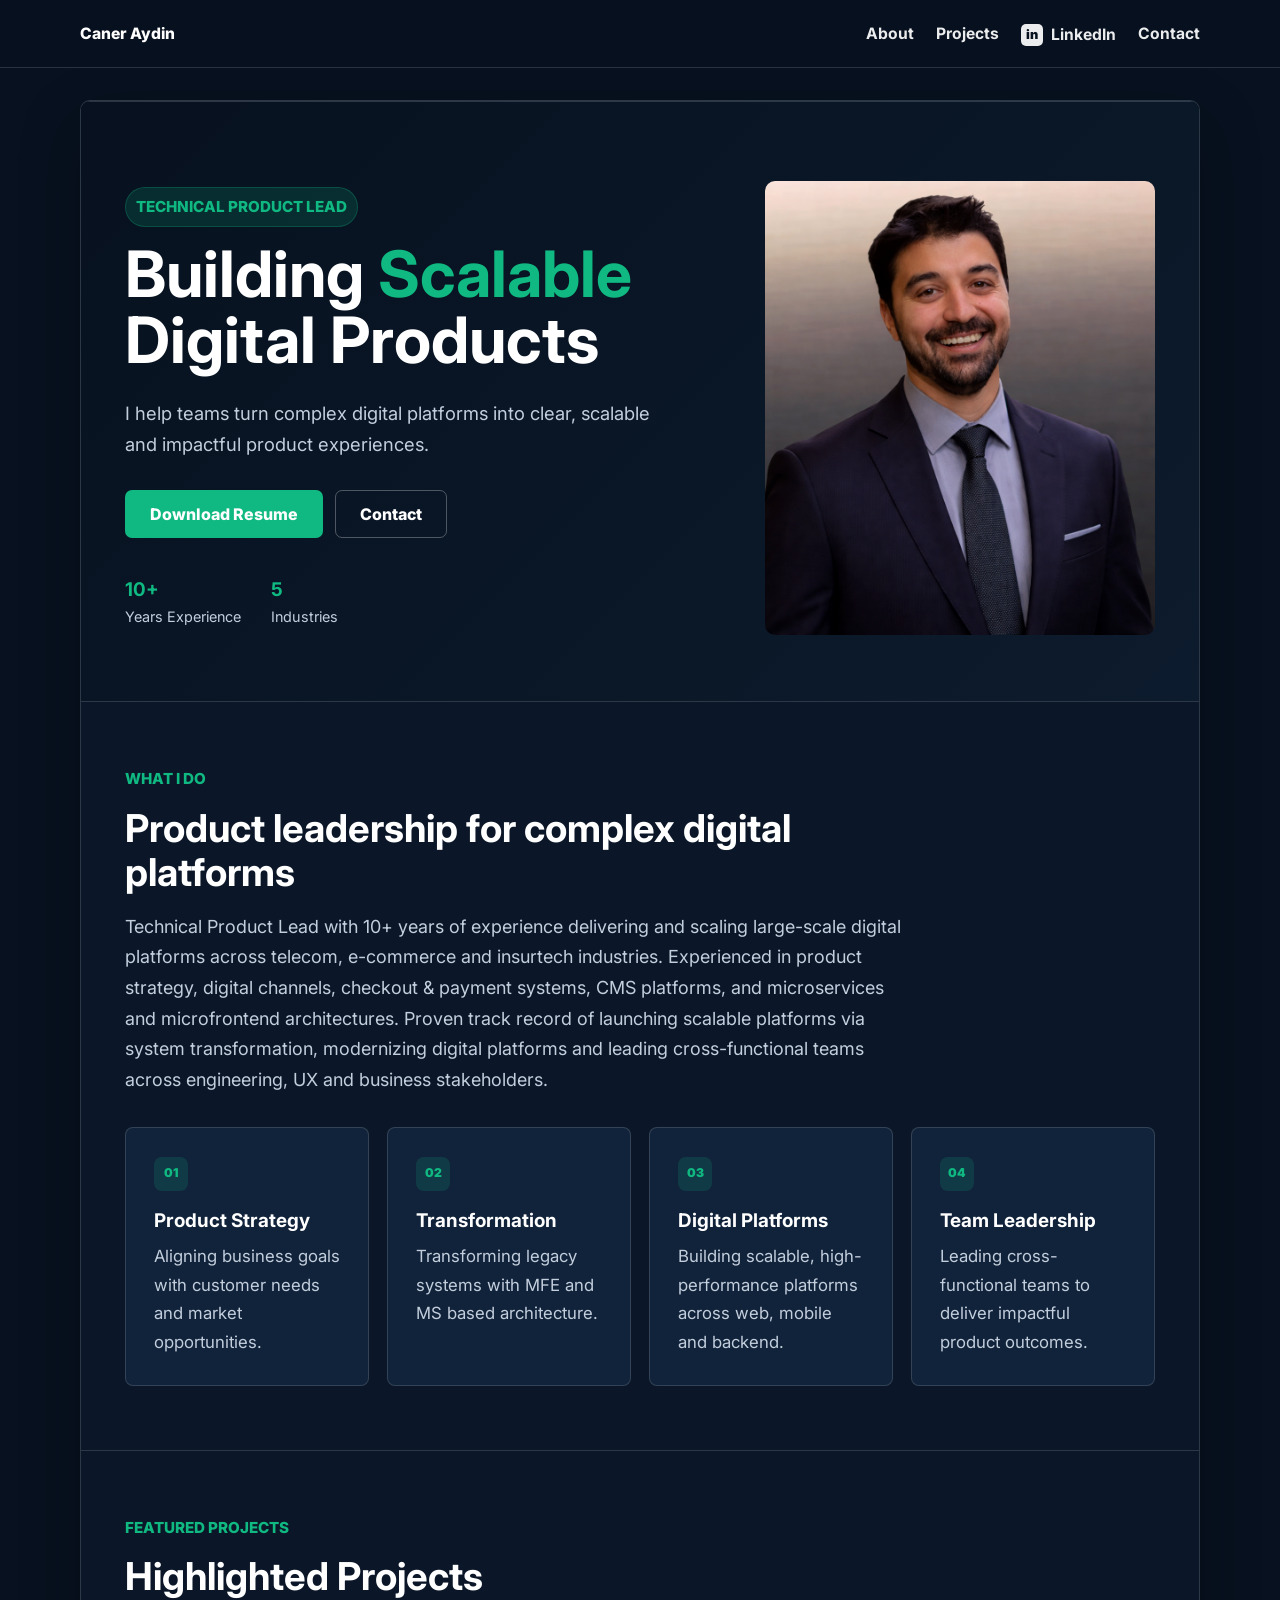
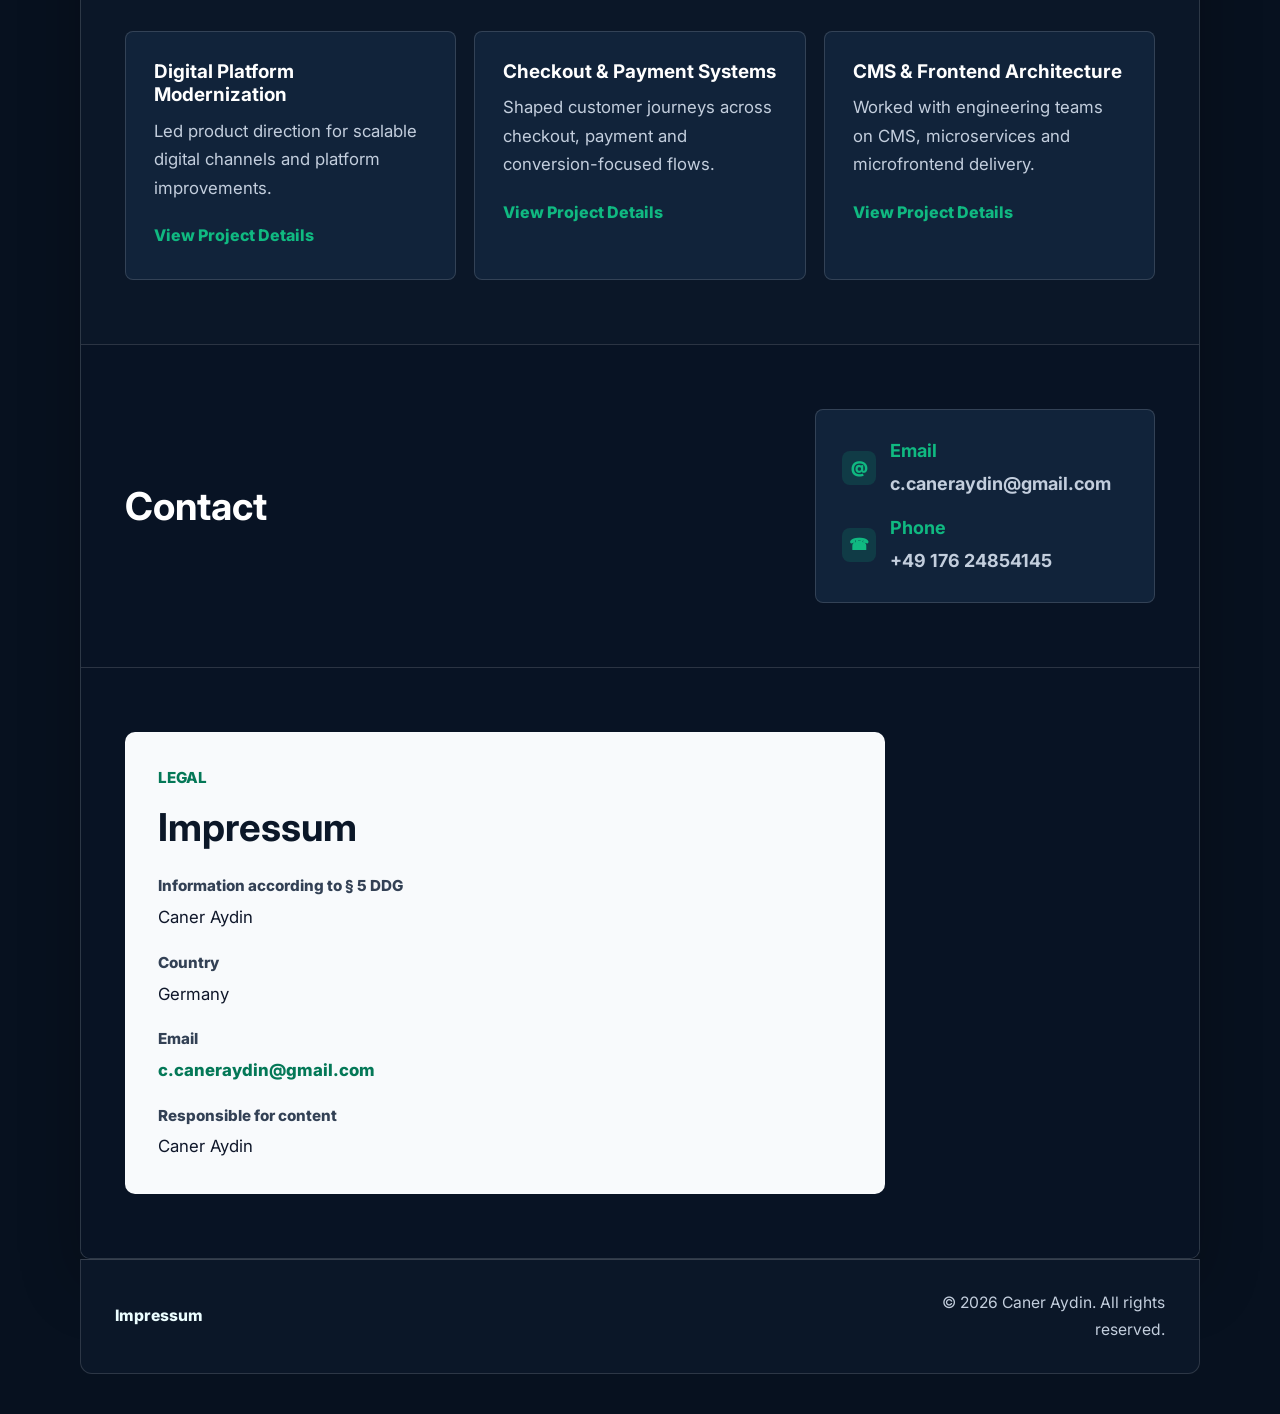
==== index.html @ 2cca9bed "Add impressum section and footer" ====
<!DOCTYPE html>
<html lang="en">

<head>
    <meta charset="UTF-8">
    <meta name="viewport" content="width=device-width, initial-scale=1.0">
    <title>Caner Aydin | Portfolio</title>

    <link rel="preconnect" href="https://fonts.googleapis.com">
    <link rel="preconnect" href="https://fonts.gstatic.com" crossorigin>
    <link href="https://fonts.googleapis.com/css2?family=Inter:wght@400;500;600;700;800&display=swap" rel="stylesheet">
    <link rel="stylesheet" href="style.css">
</head>

<body>

<a href="#main-content" class="skip-link">Skip to main content</a>

<header>
    <nav aria-label="Primary navigation">
        <h1><a href="#" class="brand-link">Caner Aydin</a></h1>

        <input type="checkbox" id="menu-toggle" class="menu-toggle" aria-label="Toggle navigation menu">
        <label for="menu-toggle" class="menu-button">
            <span class="sr-only">Menu</span>
            <span></span>
            <span></span>
            <span></span>
        </label>

        <ul id="primary-menu" class="nav-menu">
            <li><a href="#about">About</a></li>
            <li><a href="#projects">Projects</a></li>
            <li>
                <a href="https://www.linkedin.com/in/cnraydin/" class="nav-icon-link" target="_blank" rel="noopener noreferrer" aria-label="Caner Aydin on LinkedIn">
                    <span class="linkedin-icon" aria-hidden="true">in</span>
                    <span>LinkedIn</span>
                </a>
            </li>
            <li><a href="#contact">Contact</a></li>
        </ul>
    </nav>
</header>

<main id="main-content">

<section class="hero" aria-labelledby="hero-title">

    <div class="hero-content">
        <p class="eyebrow">Technical Product Lead</p>

        <h2 id="hero-title">Building <span>Scalable</span> Digital Products</h2>

        <p>
            I help teams turn complex digital platforms into clear, scalable and impactful product experiences.
        </p>

        <div class="hero-actions">
            <a href="assets/cv/Caner_Aydin_CV.pdf" class="btn" download>
                Download Resume
            </a>

            <a href="#contact" class="btn btn-secondary">
                Contact
            </a>
        </div>

        <div class="hero-stats" aria-label="Professional highlights">
            <div>
                <strong>10+</strong>
                <span>Years Experience</span>
            </div>

            <div>
                <strong>5</strong>
                <span>Industries</span>
            </div>
        </div>
    </div>

    <div class="hero-image">
        <img src="assets/image/profilphoto.png" alt="Portrait of Caner Aydin in a suit">
    </div>

</section>

<section id="about" aria-labelledby="about-title">

    <p class="section-kicker">What I Do</p>
    <h2 id="about-title">Product leadership for complex digital platforms</h2>

    <p>
        Technical Product Lead with 10+ years of experience delivering and scaling large-scale digital platforms across telecom,
        e-commerce and insurtech industries. Experienced in product strategy, digital channels, checkout & payment systems,
        CMS platforms, and microservices and microfrontend architectures. Proven track record of launching scalable platforms via
        system transformation, modernizing digital platforms and leading cross-functional teams across engineering, UX and business
        stakeholders.
    </p>

    <div class="focus-grid">
        <article class="focus-card">
            <span class="card-icon" aria-hidden="true">01</span>
            <h3>Product Strategy</h3>
            <p>Aligning business goals with customer needs and market opportunities.</p>
        </article>

        <article class="focus-card">
            <span class="card-icon" aria-hidden="true">02</span>
            <h3>Transformation</h3>
            <p>Transforming legacy systems with MFE and MS based architecture.</p>
        </article>

        <article class="focus-card">
            <span class="card-icon" aria-hidden="true">03</span>
            <h3>Digital Platforms</h3>
            <p>Building scalable, high-performance platforms across web, mobile and backend.</p>
        </article>

        <article class="focus-card">
            <span class="card-icon" aria-hidden="true">04</span>
            <h3>Team Leadership</h3>
            <p>Leading cross-functional teams to deliver impactful product outcomes.</p>
        </article>
    </div>

</section>

<section id="projects" aria-labelledby="projects-title">

    <p class="section-kicker">Featured Projects</p>
    <h2 id="projects-title">Highlighted Projects</h2>

    <div class="project-grid">
        <article class="project-card">
            <h3>Digital Platform Modernization</h3>
            <p>Led product direction for scalable digital channels and platform improvements.</p>
            <a href="projects/digital-platform-modernization.html">View Project Details</a>
        </article>

        <article class="project-card">
            <h3>Checkout & Payment Systems</h3>
            <p>Shaped customer journeys across checkout, payment and conversion-focused flows.</p>
            <a href="projects/checkout-payment-systems.html">View Project Details</a>
        </article>

        <article class="project-card">
            <h3>CMS & Frontend Architecture</h3>
            <p>Worked with engineering teams on CMS, microservices and microfrontend delivery.</p>
            <a href="projects/cms-frontend-architecture.html">View Project Details</a>
        </article>
    </div>

</section>

<section id="contact" class="contact-section" aria-labelledby="contact-title">

    <h2 id="contact-title">Contact</h2>

    <div class="contact-list">
        <p>
            <span class="contact-icon" aria-hidden="true">@</span>
            <a href="mailto:c.caneraydin@gmail.com">
                <strong>Email</strong>
                <span>c.caneraydin@gmail.com</span>
            </a>
        </p>

        <p>
            <span class="contact-icon" aria-hidden="true">☎</span>
            <a href="tel:+4917624854145">
                <strong>Phone</strong>
                <span>+49 176 24854145</span>
            </a>
        </p>
    </div>

</section>

<section id="impressum" class="impressum-section" aria-labelledby="impressum-title">
    <div class="impressum-card">
        <p class="section-kicker">Legal</p>
        <h2 id="impressum-title">Impressum</h2>

        <dl class="impressum-list">
            <div>
                <dt>Information according to § 5 DDG</dt>
                <dd>Caner Aydin</dd>
            </div>

            <div>
                <dt>Country</dt>
                <dd>Germany</dd>
            </div>

            <div>
                <dt>Email</dt>
                <dd><a href="mailto:c.caneraydin@gmail.com">c.caneraydin@gmail.com</a></dd>
            </div>

            <div>
                <dt>Responsible for content</dt>
                <dd>Caner Aydin</dd>
            </div>
        </dl>
    </div>
</section>

</main>

<footer id="footer">
    <div class="footer-inner">
        <nav class="footer-nav" aria-label="Footer navigation">
            <a href="#impressum">Impressum</a>
        </nav>

        <p class="footer-rights">© 2026 Caner Aydin. All rights reserved.</p>
    </div>
</footer>

</body>

</html>
---- style.css ----
* {
    box-sizing: border-box;
}

:root {
    --bg: #07111f;
    --panel: #0b1728;
    --panel-soft: #11233a;
    --line: rgba(255, 255, 255, 0.14);
    --text: #f8fafc;
    --muted: #c3cedd;
    --green: #10b981;
    --green-strong: #047857;
    --green-soft: rgba(16, 185, 129, 0.16);
    --white-soft: rgba(255, 255, 255, 0.92);
    --focus: #7dd3fc;
    --shadow: 0 24px 60px rgba(0, 0, 0, 0.28);
}

html {
    scroll-behavior: smooth;
}

body {
    margin: 0;
    font-family: Inter, Arial, Helvetica, sans-serif;
    font-size: 18px;
    color: var(--text);
    background: var(--bg);
    line-height: 1.7;
}

a {
    color: inherit;
}

a:focus-visible,
button:focus-visible,
input:focus-visible,
.menu-button:focus-visible {
    outline: 3px solid var(--focus);
    outline-offset: 4px;
}

.sr-only {
    position: absolute;
    width: 1px;
    height: 1px;
    padding: 0;
    margin: -1px;
    overflow: hidden;
    clip: rect(0, 0, 0, 0);
    white-space: nowrap;
    border: 0;
}

.skip-link {
    position: fixed;
    top: 16px;
    left: 16px;
    z-index: 100;
    padding: 12px 16px;
    border-radius: 6px;
    background: white;
    color: var(--bg);
    font-weight: 800;
    text-decoration: none;
    transform: translateY(-140%);
}

.skip-link:focus {
    transform: translateY(0);
}

header {
    position: sticky;
    top: 0;
    z-index: 10;
    padding: 18px 24px;
    color: white;
    background: rgba(7, 17, 31, 0.96);
    border-bottom: 1px solid var(--line);
    backdrop-filter: blur(18px);
}

nav {
    display: flex;
    align-items: center;
    justify-content: space-between;
    width: min(1120px, 100%);
    margin: 0 auto;
    gap: 24px;
}

nav h1 {
    margin: 0;
    font-size: 1.05rem;
    line-height: 1.2;
}

.brand-link {
    color: white;
    font-weight: 800;
    text-decoration: none;
}

.nav-menu {
    display: flex;
    align-items: center;
    gap: 22px;
    margin: 0;
    padding: 0;
    list-style: none;
}

nav a {
    color: var(--white-soft);
    font-size: 0.98rem;
    font-weight: 700;
    text-decoration: none;
}

nav a:hover {
    color: var(--green);
}

.nav-icon-link {
    display: inline-flex;
    align-items: center;
    gap: 8px;
}

.linkedin-icon {
    display: inline-grid;
    width: 22px;
    height: 22px;
    place-items: center;
    border-radius: 5px;
    background: var(--white-soft);
    color: var(--bg);
    font-size: 0.8rem;
    font-weight: 900;
    line-height: 1;
}

.menu-toggle {
    display: none;
}

.menu-button {
    display: none;
}

main {
    width: min(1120px, calc(100% - 48px));
    margin: 32px auto 0;
    overflow: hidden;
    border: 1px solid var(--line);
    border-radius: 10px;
    background: var(--panel);
    box-shadow: var(--shadow);
}

.hero {
    position: relative;
    display: grid;
    grid-template-columns: minmax(0, 1fr) minmax(280px, 0.82fr);
    align-items: center;
    gap: 52px;
    min-height: 600px;
    padding: 76px 44px 62px;
    background:
        linear-gradient(135deg, rgba(7, 17, 31, 0.98), rgba(13, 27, 45, 0.96)),
        var(--panel);
}

.hero-content {
    position: relative;
    z-index: 1;
    max-width: 610px;
}

.eyebrow,
.section-kicker {
    margin: 0 0 14px;
    color: var(--green);
    font-size: 0.95rem;
    font-weight: 800;
    letter-spacing: 0;
    text-transform: uppercase;
}

.eyebrow {
    display: inline-flex;
    padding: 6px 10px;
    border: 1px solid rgba(16, 185, 129, 0.24);
    border-radius: 999px;
    background: var(--green-soft);
}

.hero h2 {
    max-width: 620px;
    margin: 0;
    color: white;
    font-size: clamp(2.6rem, 5vw, 4.5rem);
    line-height: 1.04;
}

.hero h2 span {
    color: var(--green);
}

.hero p:not(.eyebrow) {
    max-width: 58ch;
    margin: 24px 0 0;
    color: var(--muted);
    font-size: 1.15rem;
}

.hero-actions {
    display: flex;
    flex-wrap: wrap;
    gap: 12px;
    margin-top: 30px;
}

.btn {
    display: inline-flex;
    align-items: center;
    justify-content: center;
    min-height: 48px;
    padding: 0 24px;
    border: 1px solid transparent;
    border-radius: 7px;
    background: var(--green);
    color: white;
    font-size: 1rem;
    font-weight: 800;
    text-decoration: none;
}

.btn:hover {
    background: var(--green-strong);
}

.btn-secondary {
    background: transparent;
    color: white;
    border-color: rgba(255, 255, 255, 0.28);
}

.btn-secondary:hover {
    background: rgba(255, 255, 255, 0.08);
}

.hero-stats {
    display: flex;
    flex-wrap: wrap;
    gap: 28px;
    margin-top: 42px;
}

.hero-stats div {
    min-width: 118px;
}

.hero-stats strong {
    display: block;
    color: var(--green);
    font-size: 1.18rem;
    line-height: 1.1;
}

.hero-stats span {
    display: block;
    margin-top: 4px;
    color: var(--muted);
    font-size: 0.9rem;
}

.hero-image {
    position: relative;
    justify-self: end;
    width: min(100%, 390px);
    aspect-ratio: 0.86;
    border-radius: 10px;
    overflow: hidden;
}

.hero-image::before {
    display: none;
}

.hero-image img {
    position: relative;
    width: 100%;
    height: 100%;
    display: block;
    object-fit: cover;
    object-position: center;
    filter: saturate(1.02) contrast(1.04);
}

section {
    padding: 64px 44px;
    background: var(--panel);
    border-top: 1px solid var(--line);
}

section h2 {
    max-width: 760px;
    margin: 0 0 18px;
    color: white;
    font-size: clamp(1.9rem, 3vw, 2.6rem);
    line-height: 1.15;
}

section p {
    max-width: 72ch;
    margin: 0;
    color: var(--muted);
    font-size: 1.125rem;
}

.focus-grid,
.project-grid {
    display: grid;
    grid-template-columns: repeat(3, minmax(0, 1fr));
    gap: 18px;
    margin-top: 32px;
}

.focus-grid {
    grid-template-columns: repeat(4, minmax(0, 1fr));
}

.focus-card,
.project-card {
    min-height: 190px;
    padding: 28px;
    border: 1px solid var(--line);
    border-radius: 8px;
    background: var(--panel-soft);
    transition: border-color 180ms ease, transform 180ms ease;
}

.focus-card:hover,
.project-card:hover {
    border-color: rgba(16, 185, 129, 0.5);
    transform: translateY(-2px);
}

.card-icon {
    display: inline-grid;
    width: 34px;
    height: 34px;
    margin-bottom: 18px;
    place-items: center;
    border-radius: 8px;
    background: var(--green-soft);
    color: var(--green);
    font-size: 0.76rem;
    font-weight: 900;
}

.focus-card h3,
.project-card h3 {
    margin: 0 0 10px;
    color: white;
    font-size: 1.18rem;
    line-height: 1.25;
}

.focus-card p,
.project-card p {
    color: var(--muted);
    font-size: 1.05rem;
}

.project-card a {
    display: inline-flex;
    margin-top: 20px;
    color: var(--green);
    font-size: 1rem;
    font-weight: 800;
    text-decoration: none;
}

.project-card a:hover {
    text-decoration: underline;
}

.project-detail {
    min-height: 420px;
}

.detail-hero {
    min-height: 420px;
    display: grid;
    align-content: center;
}

.contact-section {
    display: flex;
    align-items: center;
    justify-content: space-between;
    gap: 32px;
    background: #081324;
}

.contact-section h2 {
    margin-bottom: 0;
}

.contact-list {
    display: grid;
    gap: 14px;
    min-width: min(100%, 340px);
    padding: 26px;
    border: 1px solid var(--line);
    border-radius: 8px;
    background: var(--panel-soft);
}

.contact-list p {
    display: flex;
    align-items: center;
    gap: 14px;
    max-width: none;
    color: var(--muted);
}

.contact-list a {
    display: grid;
    gap: 2px;
    color: var(--green);
    font-weight: 800;
    text-decoration: none;
}

.contact-list a span {
    color: var(--muted);
    font-weight: 700;
}

.contact-list a:hover {
    text-decoration: underline;
}

.contact-icon,
.footer-phone-icon {
    display: inline-grid;
    width: 34px;
    height: 34px;
    flex: 0 0 auto;
    place-items: center;
    border-radius: 8px;
    background: var(--green-soft);
    color: var(--green);
    font-size: 1rem;
    font-weight: 900;
}

footer {
    width: min(1120px, calc(100% - 48px));
    margin: 0 auto 40px;
    color: #ecfeff;
    background: #0b1728;
    border: 1px solid var(--line);
    border-top: 1px solid rgba(255, 255, 255, 0.18);
    border-radius: 0 0 12px 12px;
}

.footer-inner {
    display: flex;
    align-items: center;
    justify-content: space-between;
    gap: 24px;
    min-height: 96px;
    padding: 30px 34px;
}

.footer-nav {
    display: flex;
    align-items: center;
    gap: 18px;
}

.footer-nav a,
.footer-rights {
    color: #ecfeff;
    font-size: 0.98rem;
}

.footer-nav a {
    font-weight: 800;
    text-decoration: none;
}

.footer-nav a:hover {
    color: var(--green);
    text-decoration: underline;
}

.footer-rights {
    margin: 0;
    color: var(--muted);
    text-align: right;
}

.impressum-section {
    background: #081324;
}

.impressum-card {
    max-width: 760px;
    padding: 32px;
    border: 1px solid rgba(255, 255, 255, 0.16);
    border-radius: 10px;
    background: #f8fafc;
    color: #0b1728;
}

.impressum-card .section-kicker {
    color: var(--green-strong);
}

.impressum-card h2 {
    color: #0b1728;
}

.impressum-list {
    display: grid;
    gap: 18px;
    margin: 24px 0 0;
}

.impressum-list div {
    display: grid;
    gap: 4px;
}

.impressum-list dt {
    color: #334155;
    font-size: 0.95rem;
    font-weight: 800;
}

.impressum-list dd {
    margin: 0;
    color: #0f172a;
    font-size: 1.05rem;
}

.impressum-list a {
    color: var(--green-strong);
    font-weight: 800;
    text-decoration: none;
}

.impressum-list a:hover {
    text-decoration: underline;
}

@media (max-width: 820px) {
    body {
        background: var(--bg);
    }

    header {
        padding: 16px 20px;
    }

    nav {
        position: relative;
        align-items: center;
        flex-direction: row;
        gap: 14px;
    }

    .menu-toggle {
        position: absolute;
        width: 44px;
        height: 44px;
        right: 0;
        opacity: 0;
        cursor: pointer;
    }

    .menu-button {
        display: inline-flex;
        align-items: center;
        justify-content: center;
        width: 44px;
        height: 44px;
        margin-left: auto;
        border: 1px solid var(--line);
        border-radius: 8px;
        background: rgba(255, 255, 255, 0.06);
        cursor: pointer;
    }

    .menu-button span:not(.sr-only) {
        position: absolute;
        width: 20px;
        height: 2px;
        border-radius: 999px;
        background: white;
        transition: transform 180ms ease, opacity 180ms ease;
    }

    .menu-button span:nth-child(2) {
        transform: translateY(-7px);
    }

    .menu-button span:nth-child(4) {
        transform: translateY(7px);
    }

    .menu-toggle:focus-visible + .menu-button {
        outline: 3px solid var(--focus);
        outline-offset: 4px;
    }

    .menu-toggle:checked + .menu-button span:nth-child(2) {
        transform: rotate(45deg);
    }

    .menu-toggle:checked + .menu-button span:nth-child(3) {
        opacity: 0;
    }

    .menu-toggle:checked + .menu-button span:nth-child(4) {
        transform: rotate(-45deg);
    }

    .nav-menu {
        position: absolute;
        top: calc(100% + 14px);
        left: 0;
        right: 0;
        display: none;
        width: 100%;
        padding: 14px;
        border: 1px solid var(--line);
        border-radius: 10px;
        background: #0b1728;
        box-shadow: var(--shadow);
    }

    .menu-toggle:checked ~ .nav-menu {
        display: grid;
        gap: 6px;
    }

    .nav-menu a {
        display: flex;
        align-items: center;
        min-height: 44px;
        padding: 0 12px;
        border-radius: 7px;
    }

    .nav-menu a:hover {
        background: rgba(255, 255, 255, 0.06);
    }

    nav a {
        font-size: 1rem;
    }

    .nav-icon-link span:last-child {
        display: inline;
    }

    main,
    footer {
        width: min(100% - 28px, 560px);
    }

    .hero {
        grid-template-columns: 1fr;
        gap: 32px;
        min-height: 0;
        padding: 36px 20px 40px;
    }

    .hero-image {
        justify-self: start;
        width: min(100%, 320px);
        aspect-ratio: 1;
        order: -1;
    }

    .hero h2 {
        font-size: clamp(2.2rem, 11vw, 3.3rem);
    }

    .hero p:not(.eyebrow) {
        font-size: 1.1rem;
    }

    .hero-actions {
        flex-direction: column;
    }

    .btn {
        width: 100%;
    }

    .hero-stats {
        gap: 18px;
    }

    section {
        padding: 38px 20px;
    }

    .focus-grid,
    .project-grid {
        grid-template-columns: 1fr;
    }

    .contact-section {
        align-items: stretch;
        flex-direction: column;
    }

    .footer-inner {
        align-items: flex-start;
        flex-direction: column;
        gap: 16px;
        min-height: 0;
        padding: 28px 20px;
    }

    .footer-rights {
        text-align: left;
    }
}

@media (max-width: 430px) {
    .hero-stats {
        display: grid;
        grid-template-columns: 1fr 1fr;
    }
}
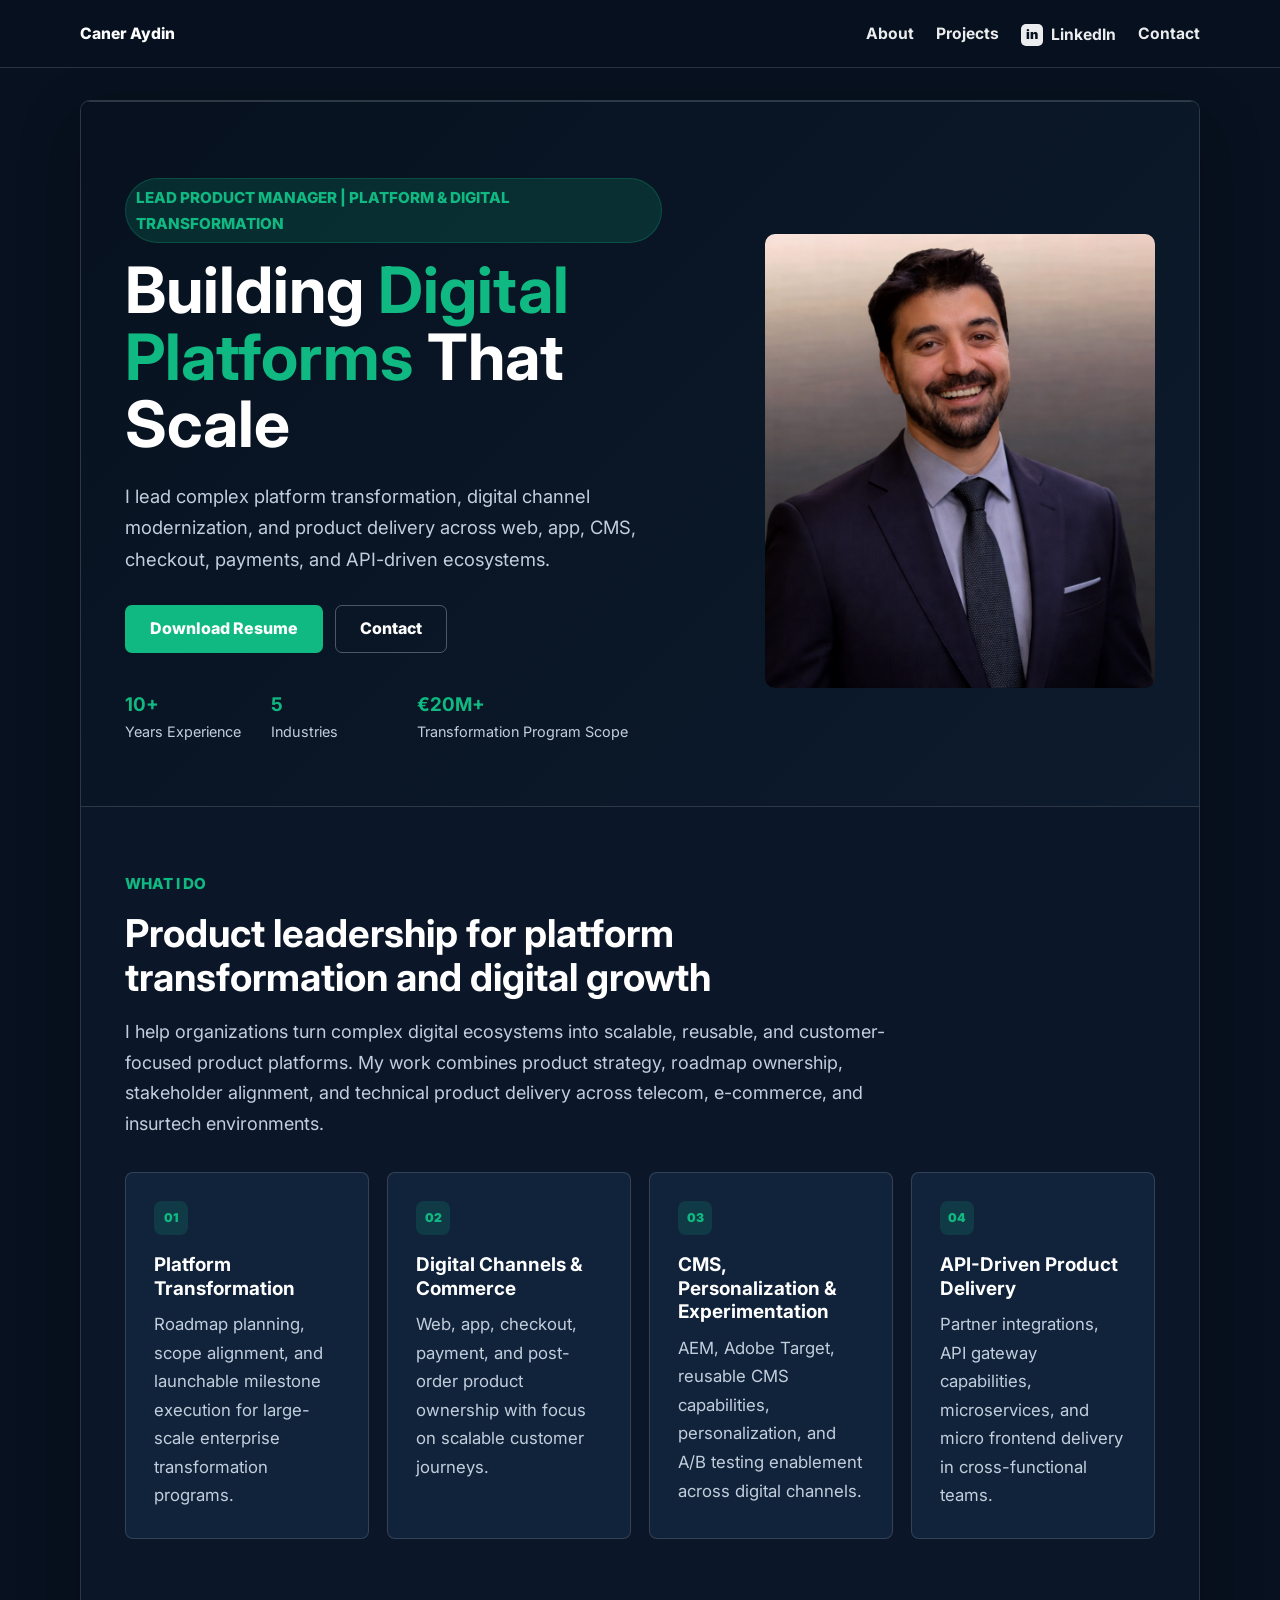
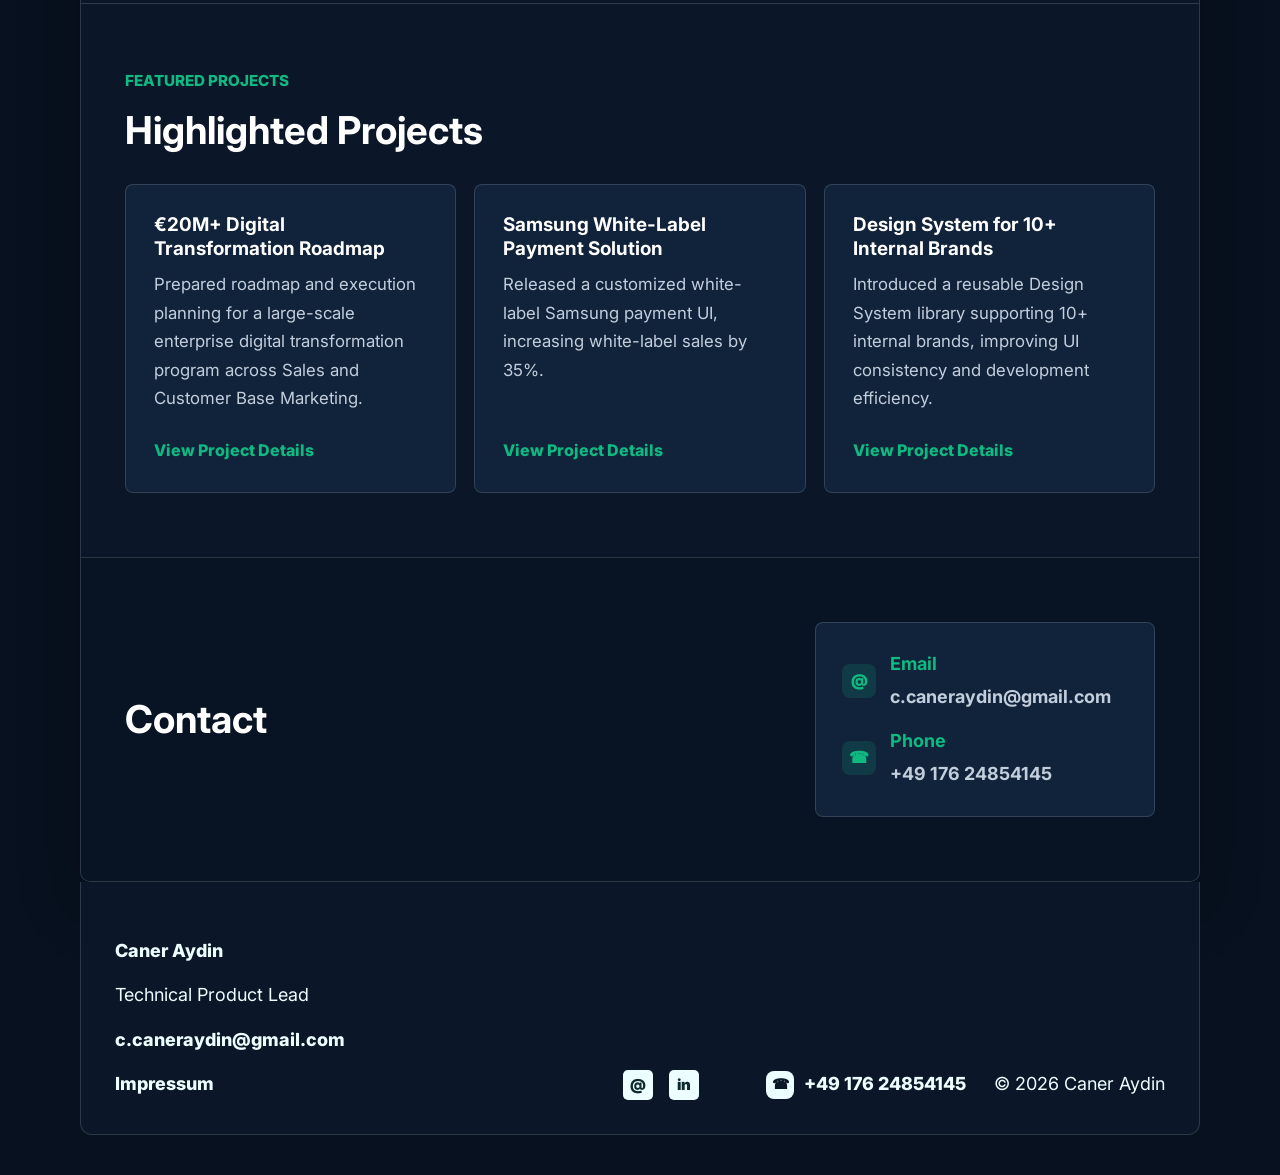
==== commit caf52060: "Update portfolio positioning and legal pages" ====
--- a/index.html
+++ b/index.html
@@ -47,12 +47,13 @@
 <section class="hero" aria-labelledby="hero-title">
 
     <div class="hero-content">
-        <p class="eyebrow">Technical Product Lead</p>
-
-        <h2 id="hero-title">Building <span>Scalable</span> Digital Products</h2>
+        <p class="eyebrow">Lead Product Manager | Platform & Digital Transformation</p>
+
+        <h2 id="hero-title">Building <span>Digital Platforms</span> That Scale</h2>
 
         <p>
-            I help teams turn complex digital platforms into clear, scalable and impactful product experiences.
+            I lead complex platform transformation, digital channel modernization, and product delivery across web, app, CMS,
+            checkout, payments, and API-driven ecosystems.
         </p>
 
         <div class="hero-actions">
@@ -75,6 +76,11 @@
                 <strong>5</strong>
                 <span>Industries</span>
             </div>
+
+            <div>
+                <strong>€20M+</strong>
+                <span>Transformation Program Scope</span>
+            </div>
         </div>
     </div>
 
@@ -87,39 +93,37 @@
 <section id="about" aria-labelledby="about-title">
 
     <p class="section-kicker">What I Do</p>
-    <h2 id="about-title">Product leadership for complex digital platforms</h2>
+    <h2 id="about-title">Product leadership for platform transformation and digital growth</h2>
 
     <p>
-        Technical Product Lead with 10+ years of experience delivering and scaling large-scale digital platforms across telecom,
-        e-commerce and insurtech industries. Experienced in product strategy, digital channels, checkout & payment systems,
-        CMS platforms, and microservices and microfrontend architectures. Proven track record of launching scalable platforms via
-        system transformation, modernizing digital platforms and leading cross-functional teams across engineering, UX and business
-        stakeholders.
+        I help organizations turn complex digital ecosystems into scalable, reusable, and customer-focused product platforms.
+        My work combines product strategy, roadmap ownership, stakeholder alignment, and technical product delivery across telecom,
+        e-commerce, and insurtech environments.
     </p>
 
     <div class="focus-grid">
         <article class="focus-card">
             <span class="card-icon" aria-hidden="true">01</span>
-            <h3>Product Strategy</h3>
-            <p>Aligning business goals with customer needs and market opportunities.</p>
+            <h3>Platform Transformation</h3>
+            <p>Roadmap planning, scope alignment, and launchable milestone execution for large-scale enterprise transformation programs.</p>
         </article>
 
         <article class="focus-card">
             <span class="card-icon" aria-hidden="true">02</span>
-            <h3>Transformation</h3>
-            <p>Transforming legacy systems with MFE and MS based architecture.</p>
+            <h3>Digital Channels & Commerce</h3>
+            <p>Web, app, checkout, payment, and post-order product ownership with focus on scalable customer journeys.</p>
         </article>
 
         <article class="focus-card">
             <span class="card-icon" aria-hidden="true">03</span>
-            <h3>Digital Platforms</h3>
-            <p>Building scalable, high-performance platforms across web, mobile and backend.</p>
+            <h3>CMS, Personalization & Experimentation</h3>
+            <p>AEM, Adobe Target, reusable CMS capabilities, personalization, and A/B testing enablement across digital channels.</p>
         </article>
 
         <article class="focus-card">
             <span class="card-icon" aria-hidden="true">04</span>
-            <h3>Team Leadership</h3>
-            <p>Leading cross-functional teams to deliver impactful product outcomes.</p>
+            <h3>API-Driven Product Delivery</h3>
+            <p>Partner integrations, API gateway capabilities, microservices, and micro frontend delivery in cross-functional teams.</p>
         </article>
     </div>
 
@@ -132,21 +136,21 @@
 
     <div class="project-grid">
         <article class="project-card">
-            <h3>Digital Platform Modernization</h3>
-            <p>Led product direction for scalable digital channels and platform improvements.</p>
-            <a href="projects/digital-platform-modernization.html">View Project Details</a>
+            <h3>€20M+ Digital Transformation Roadmap</h3>
+            <p>Prepared roadmap and execution planning for a large-scale enterprise digital transformation program across Sales and Customer Base Marketing.</p>
+            <a href="projects/digital-transformation-roadmap/">View Project Details</a>
         </article>
 
         <article class="project-card">
-            <h3>Checkout & Payment Systems</h3>
-            <p>Shaped customer journeys across checkout, payment and conversion-focused flows.</p>
-            <a href="projects/checkout-payment-systems.html">View Project Details</a>
+            <h3>Samsung White-Label Payment Solution</h3>
+            <p>Released a customized white-label Samsung payment UI, increasing white-label sales by 35%.</p>
+            <a href="projects/samsung-payment-solution/">View Project Details</a>
         </article>
 
         <article class="project-card">
-            <h3>CMS & Frontend Architecture</h3>
-            <p>Worked with engineering teams on CMS, microservices and microfrontend delivery.</p>
-            <a href="projects/cms-frontend-architecture.html">View Project Details</a>
+            <h3>Design System for 10+ Internal Brands</h3>
+            <p>Introduced a reusable Design System library supporting 10+ internal brands, improving UI consistency and development efficiency.</p>
+            <a href="projects/design-system-library/">View Project Details</a>
         </article>
     </div>
 
@@ -176,44 +180,34 @@
 
 </section>
 
-<section id="impressum" class="impressum-section" aria-labelledby="impressum-title">
-    <div class="impressum-card">
-        <p class="section-kicker">Legal</p>
-        <h2 id="impressum-title">Impressum</h2>
-
-        <dl class="impressum-list">
-            <div>
-                <dt>Information according to § 5 DDG</dt>
-                <dd>Caner Aydin</dd>
-            </div>
-
-            <div>
-                <dt>Country</dt>
-                <dd>Germany</dd>
-            </div>
-
-            <div>
-                <dt>Email</dt>
-                <dd><a href="mailto:c.caneraydin@gmail.com">c.caneraydin@gmail.com</a></dd>
-            </div>
-
-            <div>
-                <dt>Responsible for content</dt>
-                <dd>Caner Aydin</dd>
-            </div>
-        </dl>
-    </div>
-</section>
-
 </main>
 
 <footer id="footer">
     <div class="footer-inner">
-        <nav class="footer-nav" aria-label="Footer navigation">
-            <a href="#impressum">Impressum</a>
-        </nav>
-
-        <p class="footer-rights">© 2026 Caner Aydin. All rights reserved.</p>
+        <div class="footer-profile">
+            <p class="footer-name">Caner Aydin</p>
+            <p>Technical Product Lead</p>
+            <a href="mailto:c.caneraydin@gmail.com">c.caneraydin@gmail.com</a>
+            <a href="impressum/" target="_blank" rel="noopener noreferrer">Impressum</a>
+        </div>
+
+        <div class="footer-socials" aria-label="Social links">
+            <a href="mailto:c.caneraydin@gmail.com" aria-label="Email Caner Aydin">
+                <span aria-hidden="true">@</span>
+            </a>
+
+            <a href="https://www.linkedin.com/in/cnraydin/" target="_blank" rel="noopener noreferrer" aria-label="Caner Aydin on LinkedIn">
+                <span aria-hidden="true">in</span>
+            </a>
+        </div>
+
+        <div class="footer-meta">
+            <a href="tel:+4917624854145">
+                <span class="footer-phone-icon" aria-hidden="true">☎</span>
+                <span>+49 176 24854145</span>
+            </a>
+            <p>© 2026 Caner Aydin</p>
+        </div>
     </div>
 </footer>
 
--- a/style.css
+++ b/style.css
@@ -344,6 +344,11 @@
     transition: border-color 180ms ease, transform 180ms ease;
 }
 
+.project-card {
+    display: flex;
+    flex-direction: column;
+}
+
 .focus-card:hover,
 .project-card:hover {
     border-color: rgba(16, 185, 129, 0.5);
@@ -379,7 +384,8 @@
 
 .project-card a {
     display: inline-flex;
-    margin-top: 20px;
+    margin-top: auto;
+    padding-top: 24px;
     color: var(--green);
     font-size: 1rem;
     font-weight: 800;
@@ -388,16 +394,6 @@
 
 .project-card a:hover {
     text-decoration: underline;
-}
-
-.project-detail {
-    min-height: 420px;
-}
-
-.detail-hero {
-    min-height: 420px;
-    display: grid;
-    align-content: center;
 }
 
 .contact-section {
@@ -467,99 +463,203 @@
     color: #ecfeff;
     background: #0b1728;
     border: 1px solid var(--line);
-    border-top: 1px solid rgba(255, 255, 255, 0.18);
+    border-top: 0;
     border-radius: 0 0 12px 12px;
 }
 
 .footer-inner {
-    display: flex;
-    align-items: center;
-    justify-content: space-between;
-    gap: 24px;
-    min-height: 96px;
-    padding: 30px 34px;
-}
-
-.footer-nav {
-    display: flex;
-    align-items: center;
-    gap: 18px;
-}
-
-.footer-nav a,
-.footer-rights {
+    display: grid;
+    grid-template-columns: 1.1fr auto 1fr;
+    align-items: end;
+    gap: 48px;
+    min-height: 240px;
+    padding: 54px 34px 34px;
+}
+
+.footer-profile {
+    display: grid;
+    gap: 14px;
+}
+
+.footer-profile p,
+.footer-meta p {
+    margin: 0;
+}
+
+.footer-name {
+    font-weight: 800;
+}
+
+.footer-profile a,
+.footer-meta a {
     color: #ecfeff;
-    font-size: 0.98rem;
-}
-
-.footer-nav a {
     font-weight: 800;
     text-decoration: none;
 }
 
-.footer-nav a:hover {
-    color: var(--green);
+.footer-profile a:hover,
+.footer-meta a:hover {
     text-decoration: underline;
 }
 
-.footer-rights {
-    margin: 0;
-    color: var(--muted);
+.footer-socials {
+    display: flex;
+    align-items: center;
+    gap: 16px;
+    justify-self: start;
+}
+
+.footer-socials a {
+    display: inline-grid;
+    width: 30px;
+    height: 30px;
+    place-items: center;
+    border-radius: 5px;
+    background: #ecfeff;
+    color: #0c2a2d;
+    font-size: 0.94rem;
+    font-weight: 900;
+    line-height: 1;
+    text-decoration: none;
+}
+
+.footer-meta {
+    display: flex;
+    align-items: center;
+    justify-content: flex-end;
+    gap: 28px;
     text-align: right;
 }
 
-.impressum-section {
-    background: #081324;
-}
-
-.impressum-card {
+.footer-meta a {
+    display: inline-flex;
+    align-items: center;
+    gap: 10px;
+}
+
+.footer-phone-icon {
+    width: 28px;
+    height: 28px;
+    color: #0b1728;
+    background: #ecfeff;
+    font-size: 0.9rem;
+}
+
+.legal-page {
+    min-height: 520px;
+    padding: 48px;
+}
+
+.legal-card {
     max-width: 760px;
-    padding: 32px;
+    margin: 0 auto;
+    padding: 42px;
     border: 1px solid rgba(255, 255, 255, 0.16);
     border-radius: 10px;
     background: #f8fafc;
     color: #0b1728;
 }
 
-.impressum-card .section-kicker {
+.legal-card h2,
+.legal-card h3 {
+    color: #0b1728;
+}
+
+.legal-card h2 {
+    margin-bottom: 24px;
+}
+
+.legal-card h3 {
+    margin: 30px 0 10px;
+    font-size: 1.25rem;
+}
+
+.legal-card p {
+    max-width: 68ch;
+    color: #334155;
+    font-size: 1.05rem;
+}
+
+.legal-card a {
     color: var(--green-strong);
-}
-
-.impressum-card h2 {
-    color: #0b1728;
-}
-
-.impressum-list {
+    font-weight: 800;
+    text-decoration: none;
+}
+
+.legal-card a:hover {
+    text-decoration: underline;
+}
+
+.project-detail {
+    min-height: 520px;
+}
+
+.project-detail-hero {
+    min-height: 420px;
     display: grid;
+    align-content: center;
     gap: 18px;
-    margin: 24px 0 0;
-}
-
-.impressum-list div {
+    background:
+        linear-gradient(135deg, rgba(7, 17, 31, 0.98), rgba(13, 27, 45, 0.96)),
+        var(--panel);
+}
+
+.project-detail-hero h2 {
+    margin-bottom: 0;
+}
+
+.project-detail-hero p:not(.project-badge) {
+    max-width: 72ch;
+    color: var(--muted);
+}
+
+.project-badge {
+    width: fit-content;
+    margin: 0;
+    padding: 6px 10px;
+    border: 1px solid rgba(16, 185, 129, 0.24);
+    border-radius: 999px;
+    background: var(--green-soft);
+    color: var(--green);
+    font-size: 0.95rem;
+    font-weight: 800;
+}
+
+.project-detail-content {
     display: grid;
-    gap: 4px;
-}
-
-.impressum-list dt {
-    color: #334155;
-    font-size: 0.95rem;
-    font-weight: 800;
-}
-
-.impressum-list dd {
+    grid-template-columns: repeat(2, minmax(0, 1fr));
+    gap: 18px;
+}
+
+.project-detail-content article {
+    padding: 28px;
+    border: 1px solid var(--line);
+    border-radius: 8px;
+    background: var(--panel-soft);
+}
+
+.project-detail-content h3 {
+    margin: 0 0 12px;
+    color: white;
+    font-size: 1.25rem;
+}
+
+.capability-list {
+    display: flex;
+    flex-wrap: wrap;
+    gap: 10px;
     margin: 0;
-    color: #0f172a;
-    font-size: 1.05rem;
-}
-
-.impressum-list a {
-    color: var(--green-strong);
-    font-weight: 800;
-    text-decoration: none;
-}
-
-.impressum-list a:hover {
-    text-decoration: underline;
+    padding: 0;
+    list-style: none;
+}
+
+.capability-list li {
+    padding: 8px 10px;
+    border-radius: 999px;
+    background: var(--green-soft);
+    color: var(--green);
+    font-size: 0.92rem;
+    font-weight: 800;
 }
 
 @media (max-width: 820px) {
@@ -727,15 +827,30 @@
     }
 
     .footer-inner {
-        align-items: flex-start;
+        grid-template-columns: 1fr;
+        align-items: start;
+        gap: 32px;
+        min-height: 0;
+        padding: 42px 20px 30px;
+    }
+
+    .footer-meta {
         flex-direction: column;
-        gap: 16px;
-        min-height: 0;
+        justify-content: flex-start;
+        gap: 10px;
+        text-align: left;
+    }
+
+    .legal-page {
         padding: 28px 20px;
     }
 
-    .footer-rights {
-        text-align: left;
+    .legal-card {
+        padding: 28px 20px;
+    }
+
+    .project-detail-content {
+        grid-template-columns: 1fr;
     }
 }
 
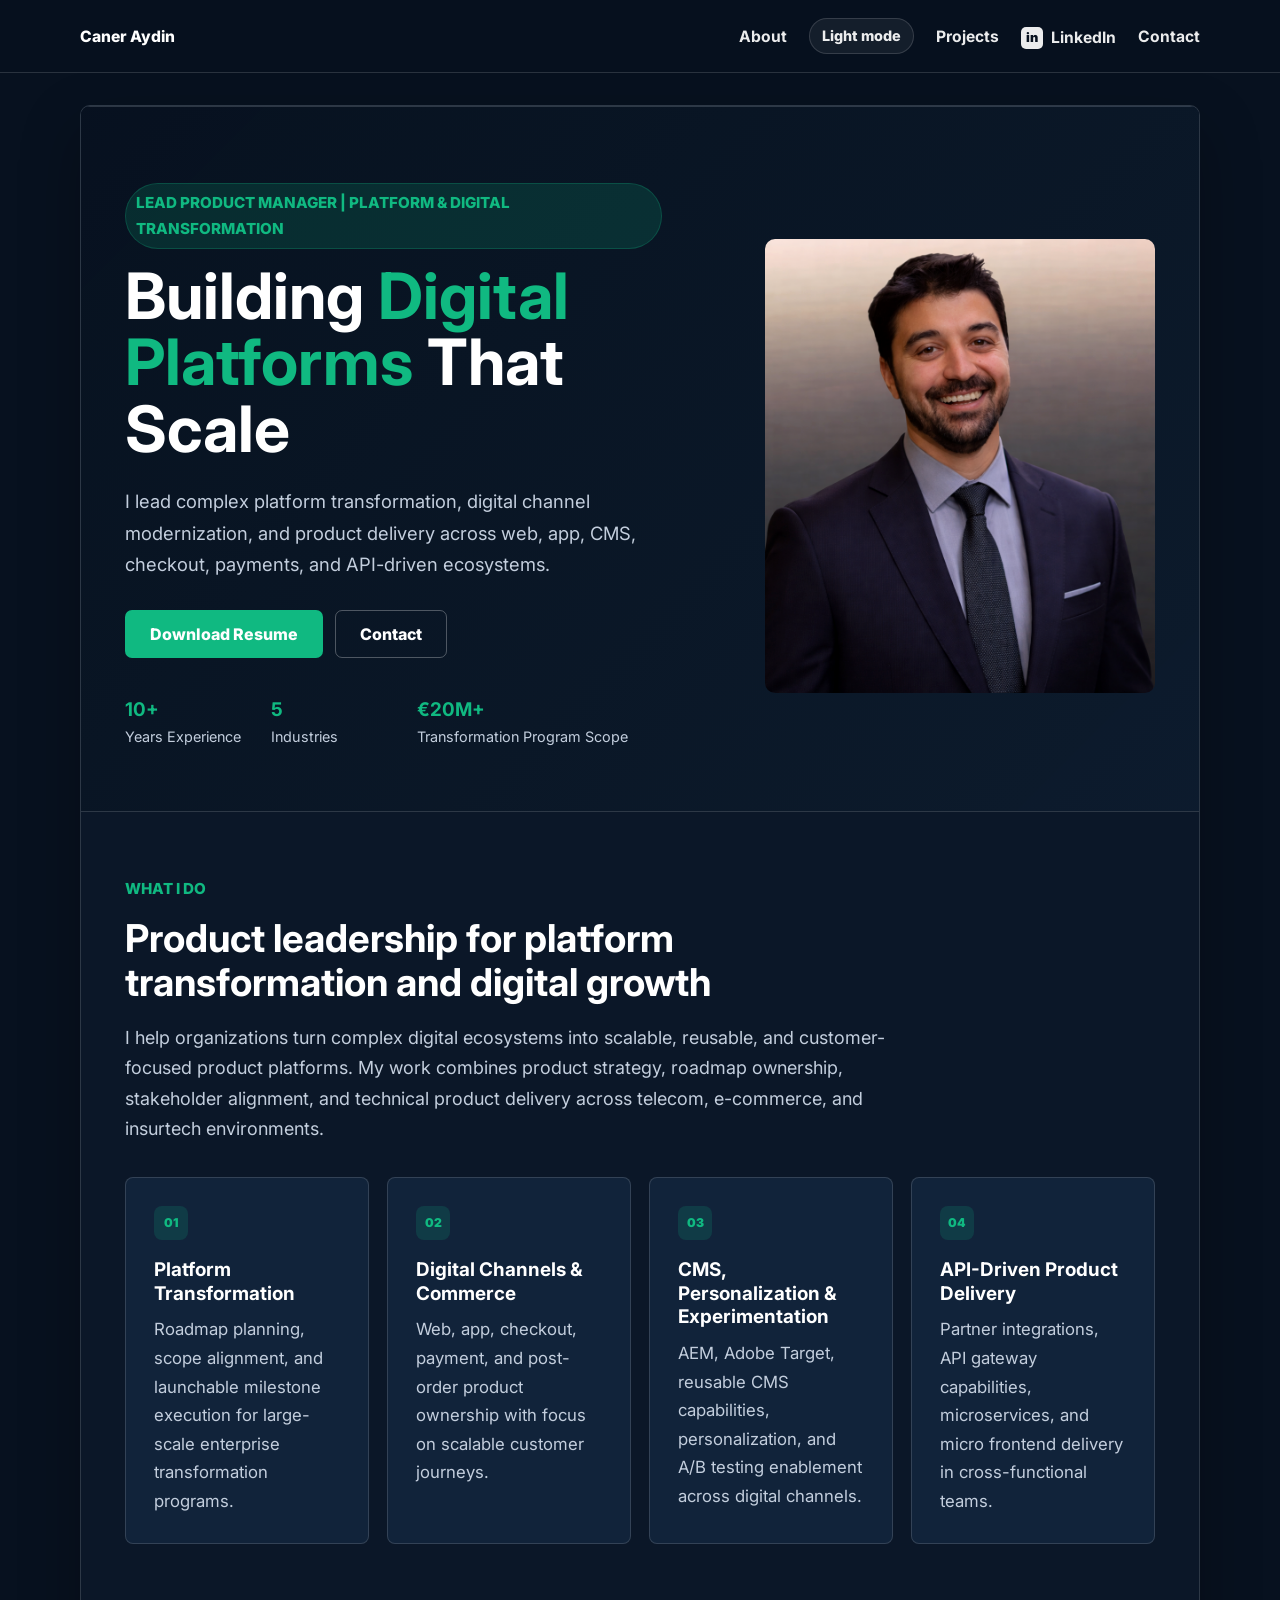
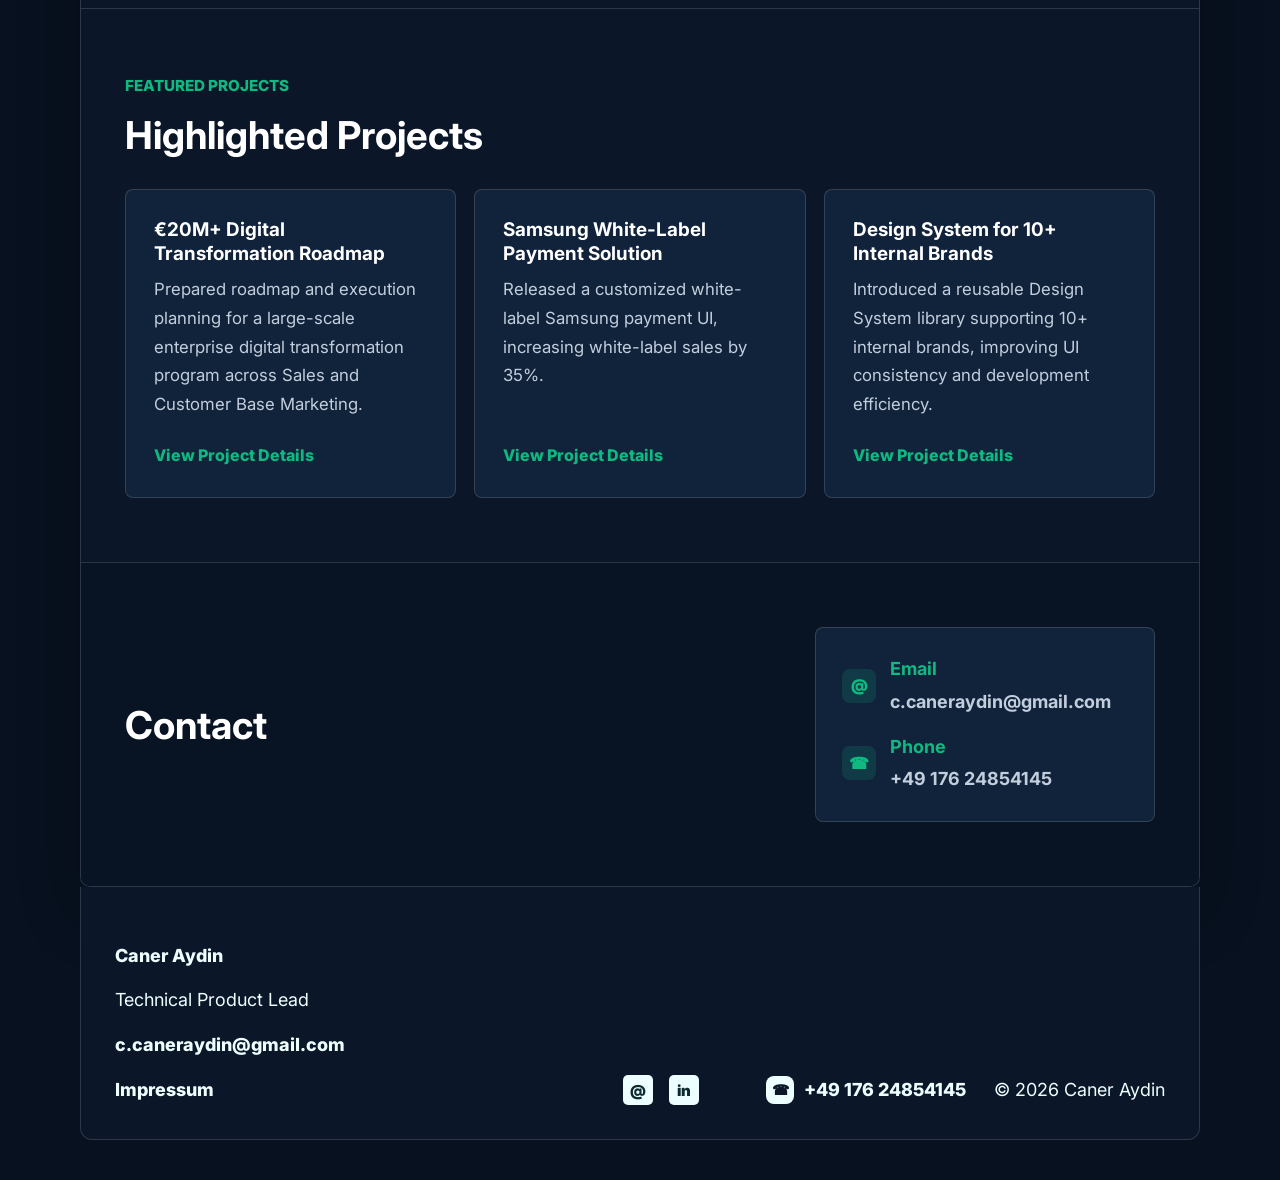
==== commit 17f348e2: "Add light and dark theme toggle" ====
--- a/index.html
+++ b/index.html
@@ -30,6 +30,11 @@
 
         <ul id="primary-menu" class="nav-menu">
             <li><a href="#about">About</a></li>
+            <li class="theme-toggle-item">
+                <button type="button" class="theme-toggle" data-theme-toggle aria-label="Switch to light mode">
+                    <span data-theme-toggle-text>Light mode</span>
+                </button>
+            </li>
             <li><a href="#projects">Projects</a></li>
             <li>
                 <a href="https://www.linkedin.com/in/cnraydin/" class="nav-icon-link" target="_blank" rel="noopener noreferrer" aria-label="Caner Aydin on LinkedIn">
@@ -211,6 +216,7 @@
     </div>
 </footer>
 
+<script src="script.js"></script>
 </body>
 
 </html>
--- a/style.css
+++ b/style.css
@@ -19,6 +19,11 @@
 
 html {
     scroll-behavior: smooth;
+    color-scheme: dark;
+}
+
+html[data-theme="light"] {
+    color-scheme: light;
 }
 
 body {
@@ -28,6 +33,7 @@
     color: var(--text);
     background: var(--bg);
     line-height: 1.7;
+    transition: background-color 180ms ease, color 180ms ease;
 }
 
 a {
@@ -121,6 +127,24 @@
 }
 
 nav a:hover {
+    color: var(--green);
+}
+
+.theme-toggle {
+    min-height: 36px;
+    padding: 0 12px;
+    border: 1px solid var(--line);
+    border-radius: 999px;
+    background: rgba(255, 255, 255, 0.06);
+    color: var(--white-soft);
+    font: inherit;
+    font-size: 0.9rem;
+    font-weight: 800;
+    cursor: pointer;
+}
+
+.theme-toggle:hover {
+    border-color: rgba(16, 185, 129, 0.5);
     color: var(--green);
 }
 
@@ -590,6 +614,113 @@
     text-decoration: underline;
 }
 
+html[data-theme="light"] body {
+    color: #0f172a;
+    background: #f8fafc;
+}
+
+html[data-theme="light"] header {
+    color: #0f172a;
+    background: rgba(255, 255, 255, 0.96);
+    border-bottom-color: rgba(15, 23, 42, 0.12);
+}
+
+html[data-theme="light"] .brand-link,
+html[data-theme="light"] nav a {
+    color: #0f172a;
+}
+
+html[data-theme="light"] nav a:hover {
+    color: var(--green-strong);
+}
+
+html[data-theme="light"] .linkedin-icon {
+    background: #0f172a;
+    color: white;
+}
+
+html[data-theme="light"] .theme-toggle {
+    border-color: rgba(15, 23, 42, 0.16);
+    background: #f1f5f9;
+    color: #0f172a;
+}
+
+html[data-theme="light"] main,
+html[data-theme="light"] footer {
+    border-color: rgba(15, 23, 42, 0.12);
+    background: white;
+    box-shadow: 0 18px 48px rgba(15, 23, 42, 0.08);
+}
+
+html[data-theme="light"] .hero,
+html[data-theme="light"] section,
+html[data-theme="light"] .project-detail-hero {
+    background:
+        linear-gradient(135deg, rgba(255, 255, 255, 0.98), rgba(241, 245, 249, 0.96)),
+        #ffffff;
+}
+
+html[data-theme="light"] .contact-section {
+    background: #f8fafc;
+}
+
+html[data-theme="light"] .hero h2,
+html[data-theme="light"] section h2,
+html[data-theme="light"] .focus-card h3,
+html[data-theme="light"] .project-card h3,
+html[data-theme="light"] .project-detail-content h3 {
+    color: #0f172a;
+}
+
+html[data-theme="light"] .hero p:not(.eyebrow),
+html[data-theme="light"] section p,
+html[data-theme="light"] .hero-stats span,
+html[data-theme="light"] .project-detail-hero p:not(.project-badge),
+html[data-theme="light"] .contact-list p,
+html[data-theme="light"] .contact-list a span,
+html[data-theme="light"] .footer-rights {
+    color: #475569;
+}
+
+html[data-theme="light"] .focus-card,
+html[data-theme="light"] .project-card,
+html[data-theme="light"] .contact-list,
+html[data-theme="light"] .project-detail-content article {
+    border-color: rgba(15, 23, 42, 0.12);
+    background: #f8fafc;
+}
+
+html[data-theme="light"] .btn-secondary {
+    color: #0f172a;
+    border-color: rgba(15, 23, 42, 0.22);
+}
+
+html[data-theme="light"] .btn-secondary:hover {
+    background: #f1f5f9;
+}
+
+html[data-theme="light"] footer {
+    color: #0f172a;
+}
+
+html[data-theme="light"] .footer-profile a,
+html[data-theme="light"] .footer-meta a,
+html[data-theme="light"] .footer-profile p,
+html[data-theme="light"] .footer-meta p {
+    color: #0f172a;
+}
+
+html[data-theme="light"] .footer-socials a,
+html[data-theme="light"] .footer-phone-icon {
+    background: #0f172a;
+    color: white;
+}
+
+html[data-theme="light"] .legal-card {
+    border-color: rgba(15, 23, 42, 0.12);
+    background: white;
+}
+
 .project-detail {
     min-height: 520px;
 }
@@ -773,6 +904,35 @@
         display: inline;
     }
 
+    .theme-toggle-item {
+        order: 10;
+        margin-top: 8px;
+    }
+
+    .theme-toggle {
+        width: 100%;
+        min-height: 44px;
+        text-align: left;
+    }
+
+    html[data-theme="light"] .menu-button {
+        border-color: rgba(15, 23, 42, 0.16);
+        background: #f1f5f9;
+    }
+
+    html[data-theme="light"] .menu-button span:not(.sr-only) {
+        background: #0f172a;
+    }
+
+    html[data-theme="light"] .nav-menu {
+        border-color: rgba(15, 23, 42, 0.12);
+        background: white;
+    }
+
+    html[data-theme="light"] .nav-menu a:hover {
+        background: #f1f5f9;
+    }
+
     main,
     footer {
         width: min(100% - 28px, 560px);
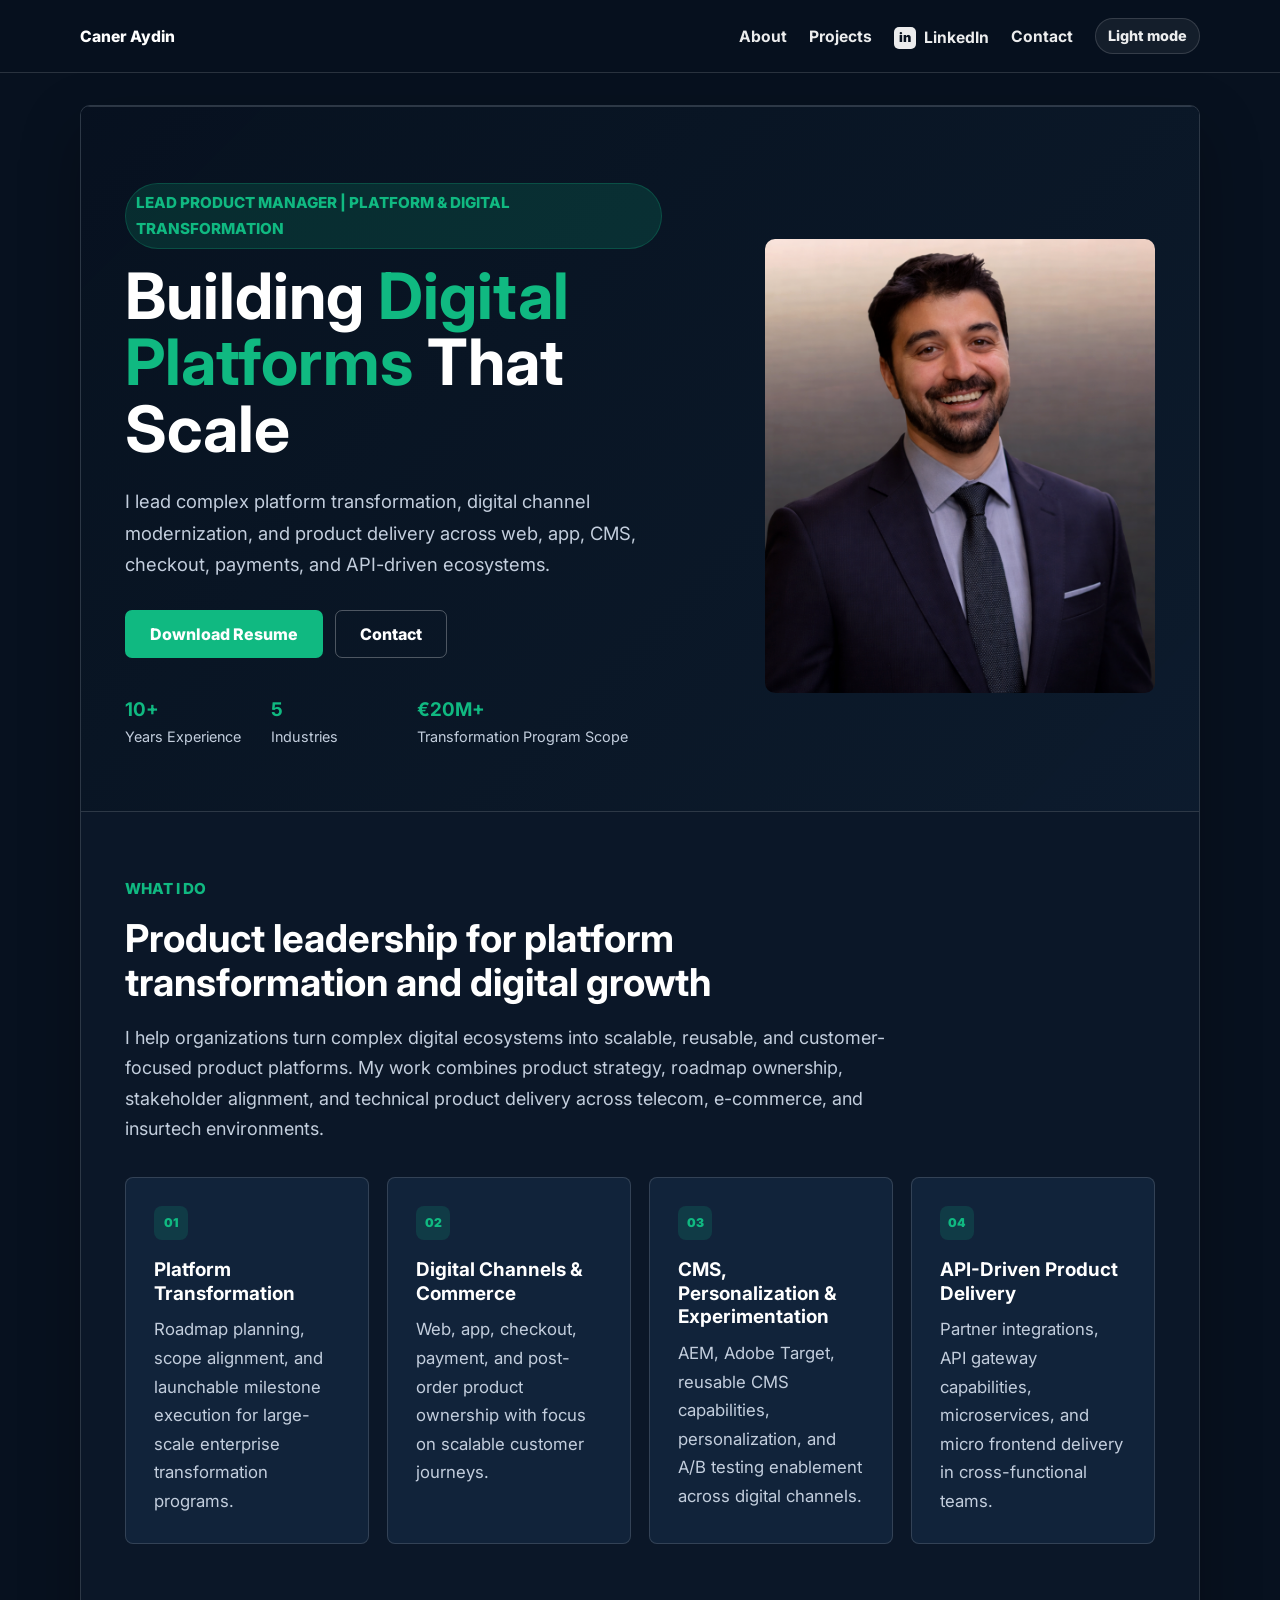
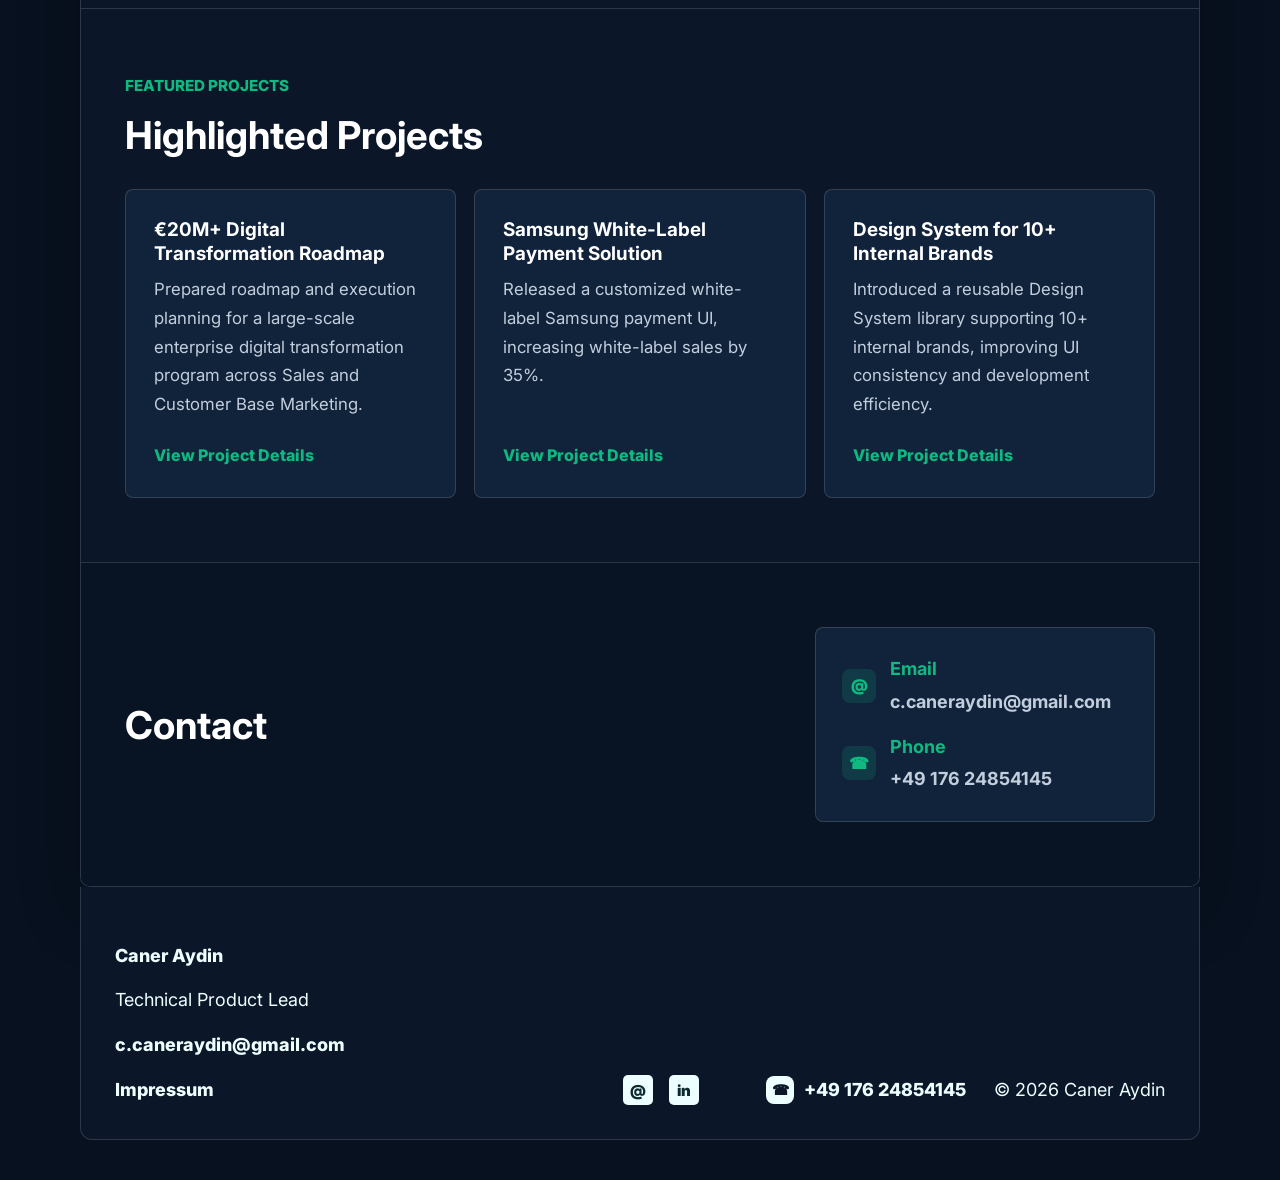
==== commit 85630978: "Move theme toggle after contact nav" ====
--- a/index.html
+++ b/index.html
@@ -30,11 +30,6 @@
 
         <ul id="primary-menu" class="nav-menu">
             <li><a href="#about">About</a></li>
-            <li class="theme-toggle-item">
-                <button type="button" class="theme-toggle" data-theme-toggle aria-label="Switch to light mode">
-                    <span data-theme-toggle-text>Light mode</span>
-                </button>
-            </li>
             <li><a href="#projects">Projects</a></li>
             <li>
                 <a href="https://www.linkedin.com/in/cnraydin/" class="nav-icon-link" target="_blank" rel="noopener noreferrer" aria-label="Caner Aydin on LinkedIn">
@@ -43,6 +38,11 @@
                 </a>
             </li>
             <li><a href="#contact">Contact</a></li>
+            <li class="theme-toggle-item">
+                <button type="button" class="theme-toggle" data-theme-toggle aria-label="Switch to light mode">
+                    <span data-theme-toggle-text>Light mode</span>
+                </button>
+            </li>
         </ul>
     </nav>
 </header>
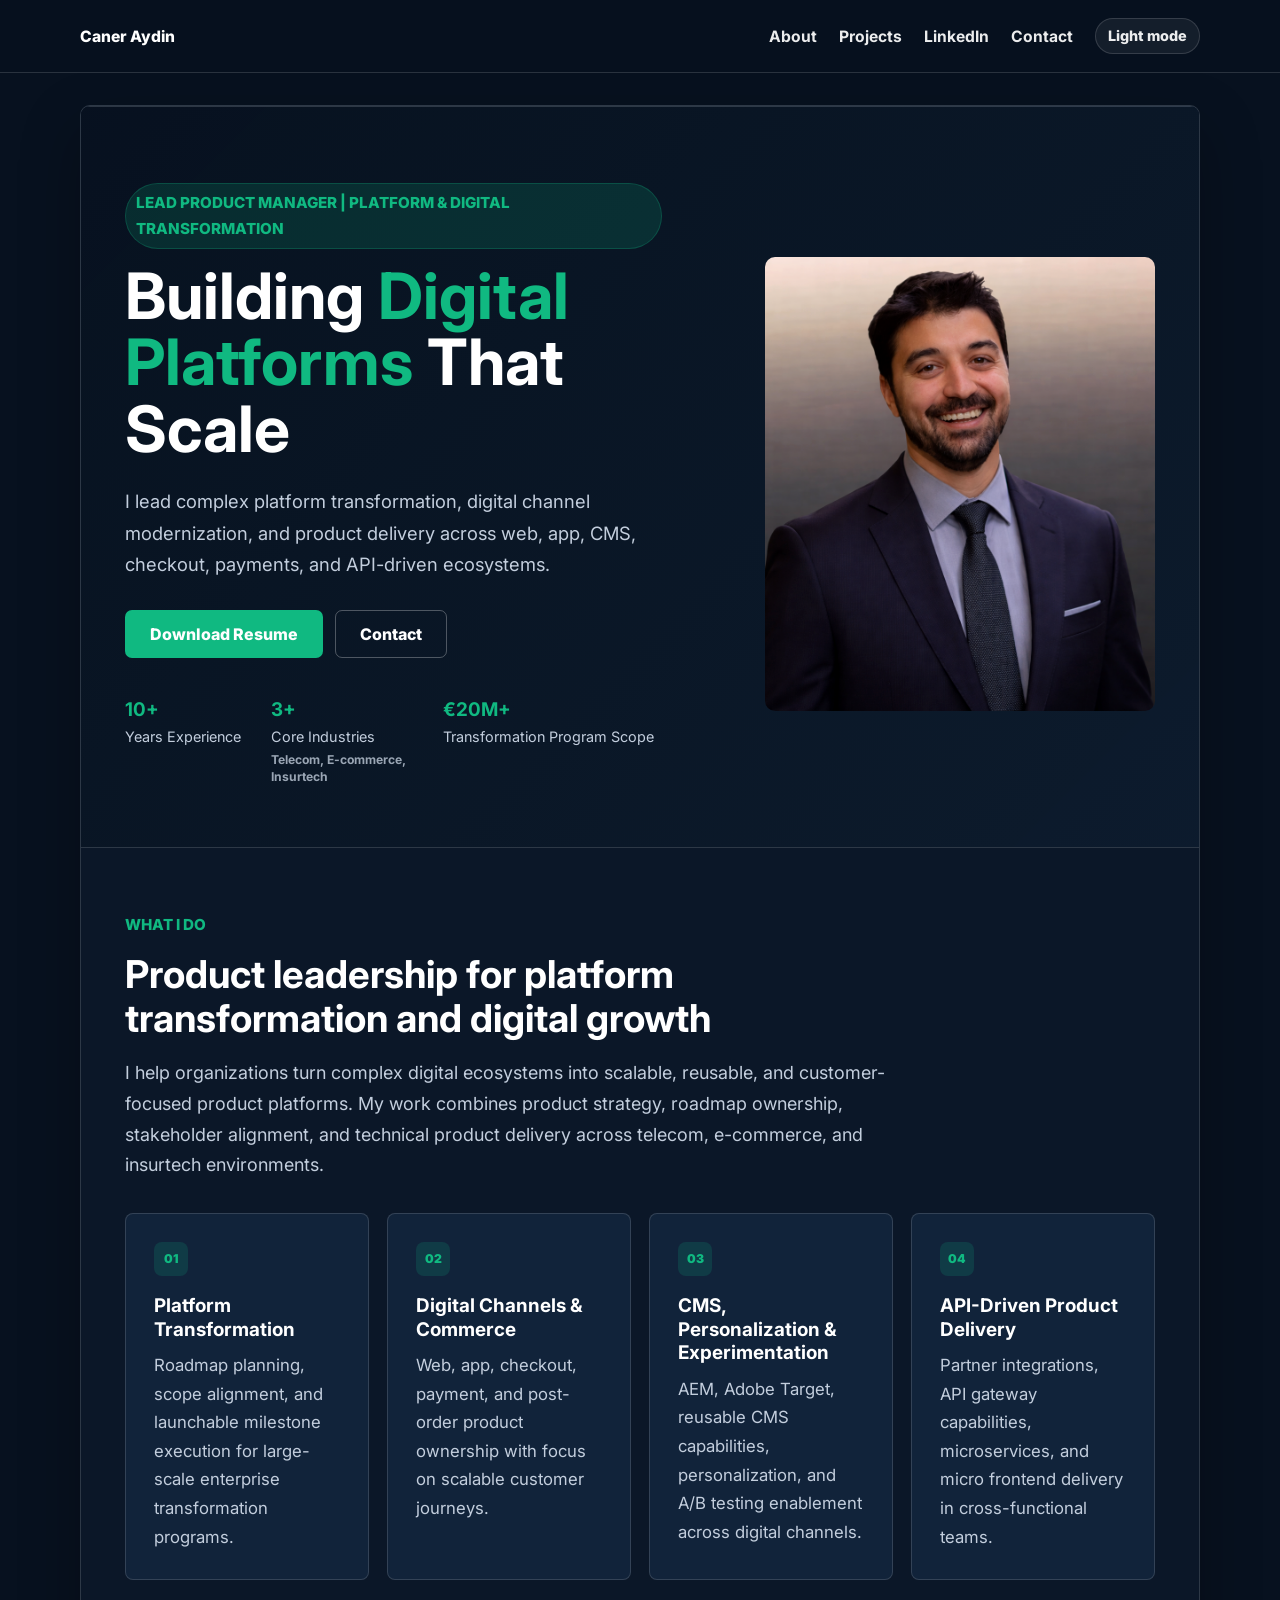
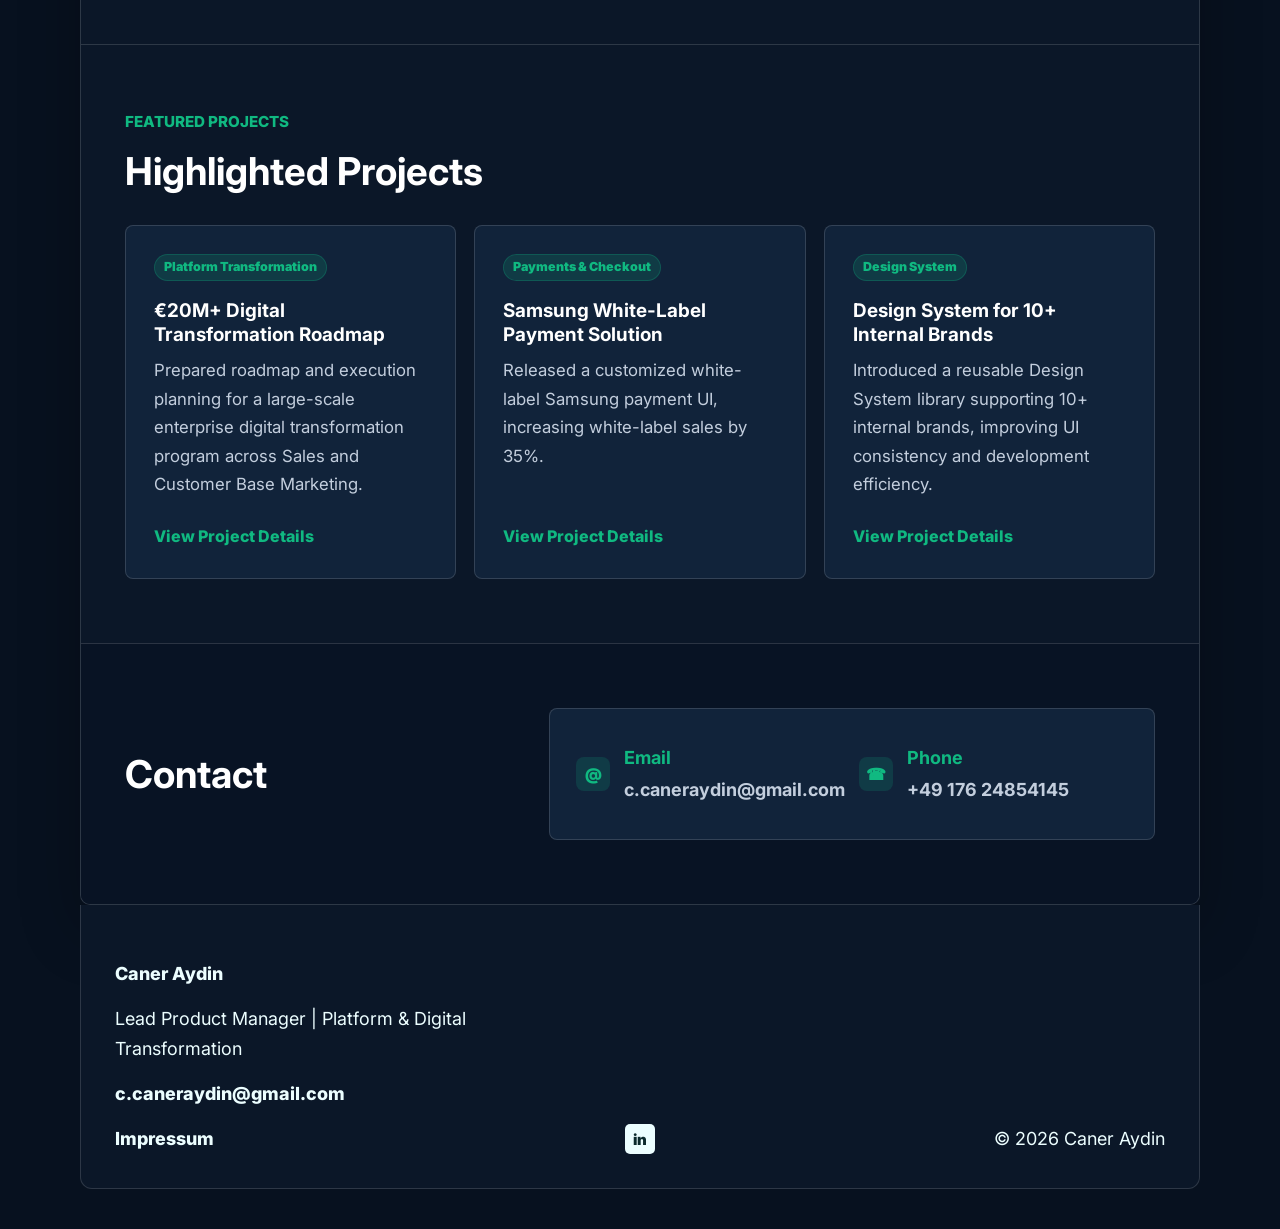
==== commit e3df00a3: "Polish portfolio content and footer" ====
--- a/index.html
+++ b/index.html
@@ -4,7 +4,8 @@
 <head>
     <meta charset="UTF-8">
     <meta name="viewport" content="width=device-width, initial-scale=1.0">
-    <title>Caner Aydin | Portfolio</title>
+    <title>Caner Aydin | Lead Product Manager | Platform & Digital Transformation</title>
+    <meta name="description" content="Portfolio of Caner Aydin, Lead Product Manager focused on platform transformation, digital channels, checkout, payments, design systems, CMS, AEM, Adobe Target, and API-driven product delivery.">
 
     <link rel="preconnect" href="https://fonts.googleapis.com">
     <link rel="preconnect" href="https://fonts.gstatic.com" crossorigin>
@@ -33,7 +34,6 @@
             <li><a href="#projects">Projects</a></li>
             <li>
                 <a href="https://www.linkedin.com/in/cnraydin/" class="nav-icon-link" target="_blank" rel="noopener noreferrer" aria-label="Caner Aydin on LinkedIn">
-                    <span class="linkedin-icon" aria-hidden="true">in</span>
                     <span>LinkedIn</span>
                 </a>
             </li>
@@ -78,8 +78,9 @@
             </div>
 
             <div>
-                <strong>5</strong>
-                <span>Industries</span>
+                <strong>3+</strong>
+                <span>Core Industries</span>
+                <small>Telecom, E-commerce, Insurtech</small>
             </div>
 
             <div>
@@ -141,18 +142,21 @@
 
     <div class="project-grid">
         <article class="project-card">
+            <span class="project-tag">Platform Transformation</span>
             <h3>€20M+ Digital Transformation Roadmap</h3>
             <p>Prepared roadmap and execution planning for a large-scale enterprise digital transformation program across Sales and Customer Base Marketing.</p>
             <a href="projects/digital-transformation-roadmap/">View Project Details</a>
         </article>
 
         <article class="project-card">
+            <span class="project-tag">Payments & Checkout</span>
             <h3>Samsung White-Label Payment Solution</h3>
             <p>Released a customized white-label Samsung payment UI, increasing white-label sales by 35%.</p>
             <a href="projects/samsung-payment-solution/">View Project Details</a>
         </article>
 
         <article class="project-card">
+            <span class="project-tag">Design System</span>
             <h3>Design System for 10+ Internal Brands</h3>
             <p>Introduced a reusable Design System library supporting 10+ internal brands, improving UI consistency and development efficiency.</p>
             <a href="projects/design-system-library/">View Project Details</a>
@@ -191,26 +195,18 @@
     <div class="footer-inner">
         <div class="footer-profile">
             <p class="footer-name">Caner Aydin</p>
-            <p>Technical Product Lead</p>
+            <p>Lead Product Manager | Platform & Digital Transformation</p>
             <a href="mailto:c.caneraydin@gmail.com">c.caneraydin@gmail.com</a>
             <a href="impressum/" target="_blank" rel="noopener noreferrer">Impressum</a>
         </div>
 
         <div class="footer-socials" aria-label="Social links">
-            <a href="mailto:c.caneraydin@gmail.com" aria-label="Email Caner Aydin">
-                <span aria-hidden="true">@</span>
-            </a>
-
             <a href="https://www.linkedin.com/in/cnraydin/" target="_blank" rel="noopener noreferrer" aria-label="Caner Aydin on LinkedIn">
                 <span aria-hidden="true">in</span>
             </a>
         </div>
 
         <div class="footer-meta">
-            <a href="tel:+4917624854145">
-                <span class="footer-phone-icon" aria-hidden="true">☎</span>
-                <span>+49 176 24854145</span>
-            </a>
             <p>© 2026 Caner Aydin</p>
         </div>
     </div>
--- a/style.css
+++ b/style.css
@@ -151,20 +151,6 @@
 .nav-icon-link {
     display: inline-flex;
     align-items: center;
-    gap: 8px;
-}
-
-.linkedin-icon {
-    display: inline-grid;
-    width: 22px;
-    height: 22px;
-    place-items: center;
-    border-radius: 5px;
-    background: var(--white-soft);
-    color: var(--bg);
-    font-size: 0.8rem;
-    font-weight: 900;
-    line-height: 1;
 }
 
 .menu-toggle {
@@ -302,6 +288,16 @@
     font-size: 0.9rem;
 }
 
+.hero-stats small {
+    display: block;
+    max-width: 18ch;
+    margin-top: 3px;
+    color: rgba(195, 206, 221, 0.78);
+    font-size: 0.76rem;
+    font-weight: 700;
+    line-height: 1.35;
+}
+
 .hero-image {
     position: relative;
     justify-self: end;
@@ -406,6 +402,19 @@
     font-size: 1.05rem;
 }
 
+.project-tag {
+    width: fit-content;
+    margin-bottom: 18px;
+    padding: 5px 9px;
+    border: 1px solid rgba(16, 185, 129, 0.24);
+    border-radius: 999px;
+    background: var(--green-soft);
+    color: var(--green);
+    font-size: 0.78rem;
+    font-weight: 900;
+    line-height: 1.2;
+}
+
 .project-card a {
     display: inline-flex;
     margin-top: auto;
@@ -434,8 +443,9 @@
 
 .contact-list {
     display: grid;
+    grid-template-columns: repeat(2, minmax(0, 1fr));
     gap: 14px;
-    min-width: min(100%, 340px);
+    min-width: min(100%, 520px);
     padding: 26px;
     border: 1px solid var(--line);
     border-radius: 8px;
@@ -447,6 +457,7 @@
     align-items: center;
     gap: 14px;
     max-width: none;
+    min-height: 78px;
     color: var(--muted);
 }
 
@@ -467,8 +478,7 @@
     text-decoration: underline;
 }
 
-.contact-icon,
-.footer-phone-icon {
+.contact-icon {
     display: inline-grid;
     width: 34px;
     height: 34px;
@@ -493,7 +503,7 @@
 
 .footer-inner {
     display: grid;
-    grid-template-columns: 1.1fr auto 1fr;
+    grid-template-columns: 1fr auto 1fr;
     align-items: end;
     gap: 48px;
     min-height: 240px;
@@ -551,7 +561,6 @@
     display: flex;
     align-items: center;
     justify-content: flex-end;
-    gap: 28px;
     text-align: right;
 }
 
@@ -559,14 +568,6 @@
     display: inline-flex;
     align-items: center;
     gap: 10px;
-}
-
-.footer-phone-icon {
-    width: 28px;
-    height: 28px;
-    color: #0b1728;
-    background: #ecfeff;
-    font-size: 0.9rem;
 }
 
 .legal-page {
@@ -634,11 +635,6 @@
     color: var(--green-strong);
 }
 
-html[data-theme="light"] .linkedin-icon {
-    background: #0f172a;
-    color: white;
-}
-
 html[data-theme="light"] .theme-toggle {
     border-color: rgba(15, 23, 42, 0.16);
     background: #f1f5f9;
@@ -675,6 +671,7 @@
 html[data-theme="light"] .hero p:not(.eyebrow),
 html[data-theme="light"] section p,
 html[data-theme="light"] .hero-stats span,
+html[data-theme="light"] .hero-stats small,
 html[data-theme="light"] .project-detail-hero p:not(.project-badge),
 html[data-theme="light"] .contact-list p,
 html[data-theme="light"] .contact-list a span,
@@ -710,8 +707,7 @@
     color: #0f172a;
 }
 
-html[data-theme="light"] .footer-socials a,
-html[data-theme="light"] .footer-phone-icon {
+html[data-theme="light"] .footer-socials a {
     background: #0f172a;
     color: white;
 }
@@ -986,6 +982,11 @@
         flex-direction: column;
     }
 
+    .contact-list {
+        grid-template-columns: 1fr;
+        min-width: 0;
+    }
+
     .footer-inner {
         grid-template-columns: 1fr;
         align-items: start;
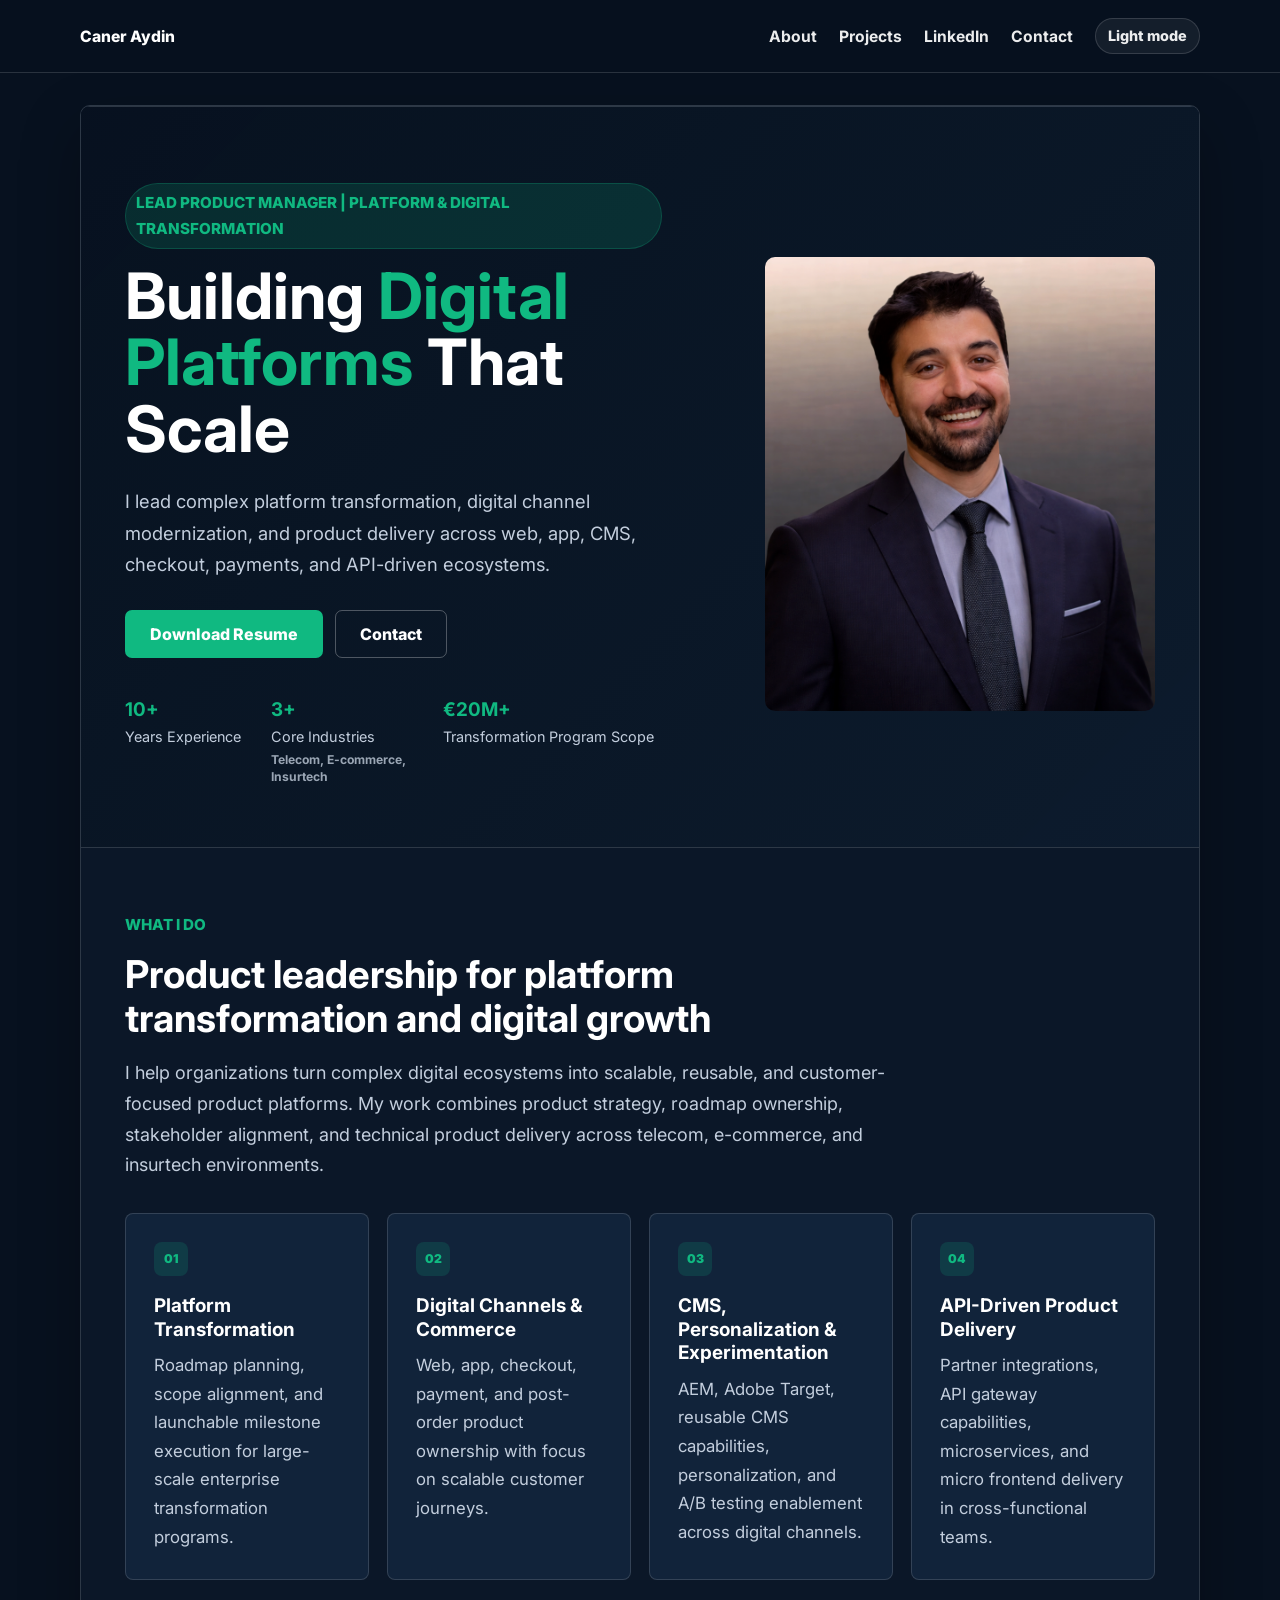
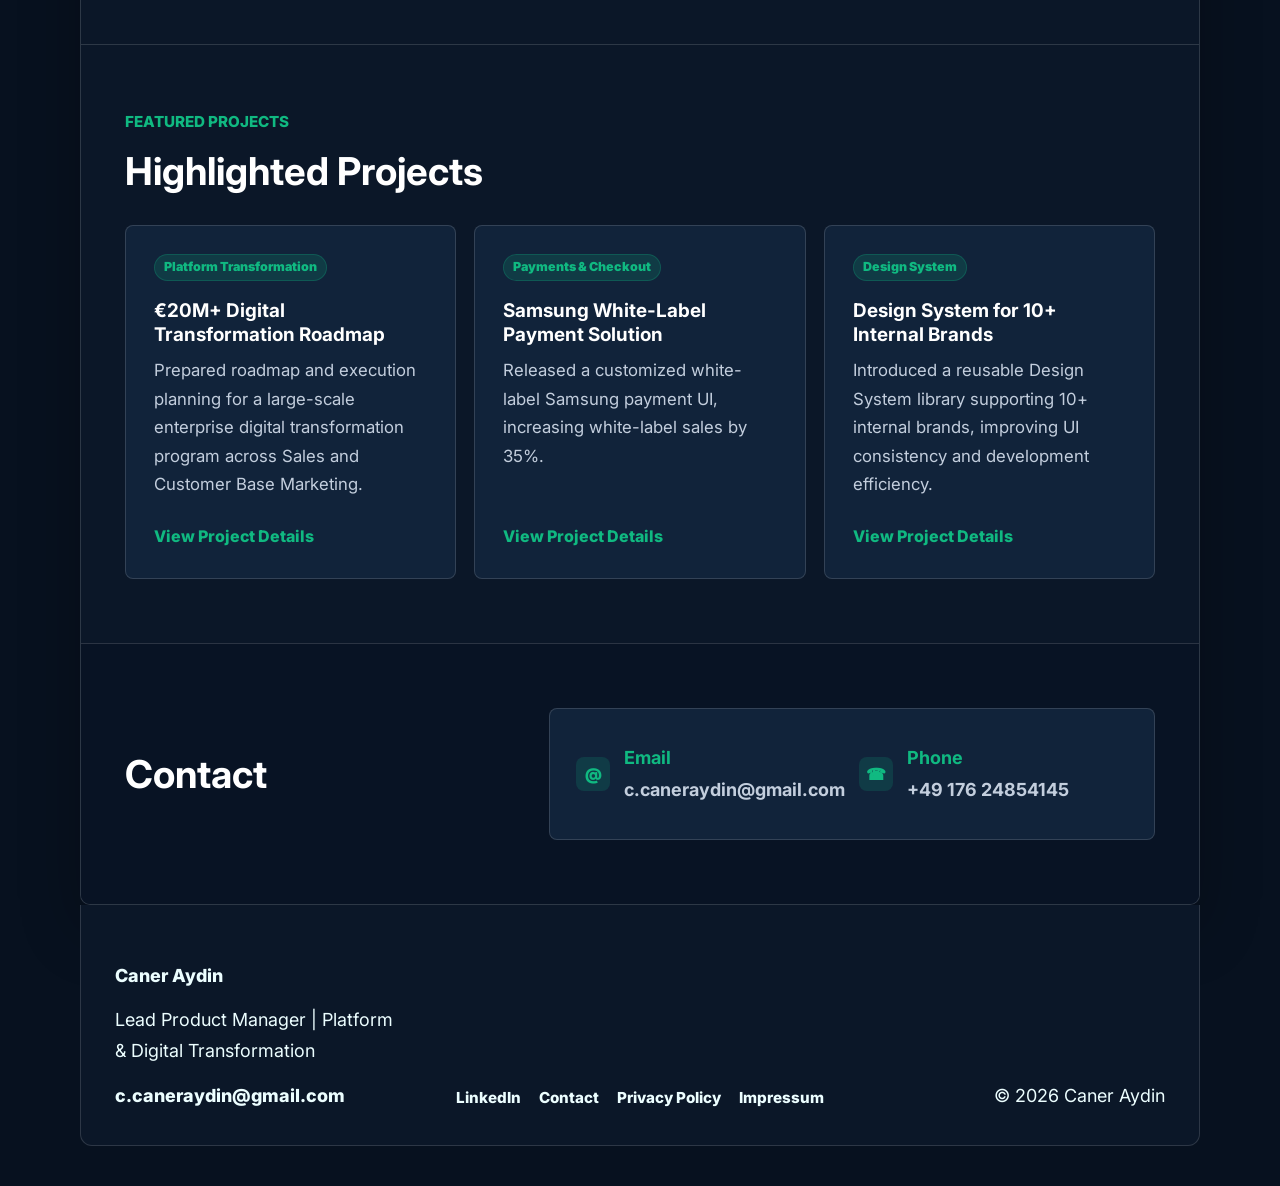
==== commit 36e44d9b: "Add Simple Analytics and legal pages" ====
--- a/index.html
+++ b/index.html
@@ -197,14 +197,14 @@
             <p class="footer-name">Caner Aydin</p>
             <p>Lead Product Manager | Platform & Digital Transformation</p>
             <a href="mailto:c.caneraydin@gmail.com">c.caneraydin@gmail.com</a>
+        </div>
+
+        <nav class="footer-links" aria-label="Footer navigation">
+            <a href="https://www.linkedin.com/in/cnraydin/" target="_blank" rel="noopener noreferrer">LinkedIn</a>
+            <a href="#contact">Contact</a>
+            <a href="privacy-policy/" target="_blank" rel="noopener noreferrer">Privacy Policy</a>
             <a href="impressum/" target="_blank" rel="noopener noreferrer">Impressum</a>
-        </div>
-
-        <div class="footer-socials" aria-label="Social links">
-            <a href="https://www.linkedin.com/in/cnraydin/" target="_blank" rel="noopener noreferrer" aria-label="Caner Aydin on LinkedIn">
-                <span aria-hidden="true">in</span>
-            </a>
-        </div>
+        </nav>
 
         <div class="footer-meta">
             <p>© 2026 Caner Aydin</p>
@@ -213,6 +213,7 @@
 </footer>
 
 <script src="script.js"></script>
+<script async src="https://scripts.simpleanalyticscdn.com/latest.js"></script>
 </body>
 
 </html>
--- a/style.css
+++ b/style.css
@@ -525,36 +525,30 @@
 }
 
 .footer-profile a,
-.footer-meta a {
+.footer-meta a,
+.footer-links a {
     color: #ecfeff;
     font-weight: 800;
     text-decoration: none;
 }
 
 .footer-profile a:hover,
-.footer-meta a:hover {
+.footer-meta a:hover,
+.footer-links a:hover {
     text-decoration: underline;
 }
 
-.footer-socials {
+.footer-links {
     display: flex;
     align-items: center;
-    gap: 16px;
+    justify-content: center;
+    flex-wrap: wrap;
+    gap: 10px 18px;
     justify-self: start;
 }
 
-.footer-socials a {
-    display: inline-grid;
-    width: 30px;
-    height: 30px;
-    place-items: center;
-    border-radius: 5px;
-    background: #ecfeff;
-    color: #0c2a2d;
-    font-size: 0.94rem;
-    font-weight: 900;
-    line-height: 1;
-    text-decoration: none;
+.footer-links a {
+    font-size: 0.95rem;
 }
 
 .footer-meta {
@@ -591,7 +585,7 @@
 }
 
 .legal-card h2 {
-    margin-bottom: 24px;
+    margin-bottom: 12px;
 }
 
 .legal-card h3 {
@@ -601,8 +595,15 @@
 
 .legal-card p {
     max-width: 68ch;
+    margin-top: 14px;
     color: #334155;
     font-size: 1.05rem;
+}
+
+.legal-subtitle {
+    margin-bottom: 26px;
+    color: #475569;
+    font-weight: 700;
 }
 
 .legal-card a {
@@ -702,14 +703,10 @@
 
 html[data-theme="light"] .footer-profile a,
 html[data-theme="light"] .footer-meta a,
+html[data-theme="light"] .footer-links a,
 html[data-theme="light"] .footer-profile p,
 html[data-theme="light"] .footer-meta p {
     color: #0f172a;
-}
-
-html[data-theme="light"] .footer-socials a {
-    background: #0f172a;
-    color: white;
 }
 
 html[data-theme="light"] .legal-card {
@@ -1002,6 +999,10 @@
         text-align: left;
     }
 
+    .footer-links {
+        justify-content: flex-start;
+    }
+
     .legal-page {
         padding: 28px 20px;
     }
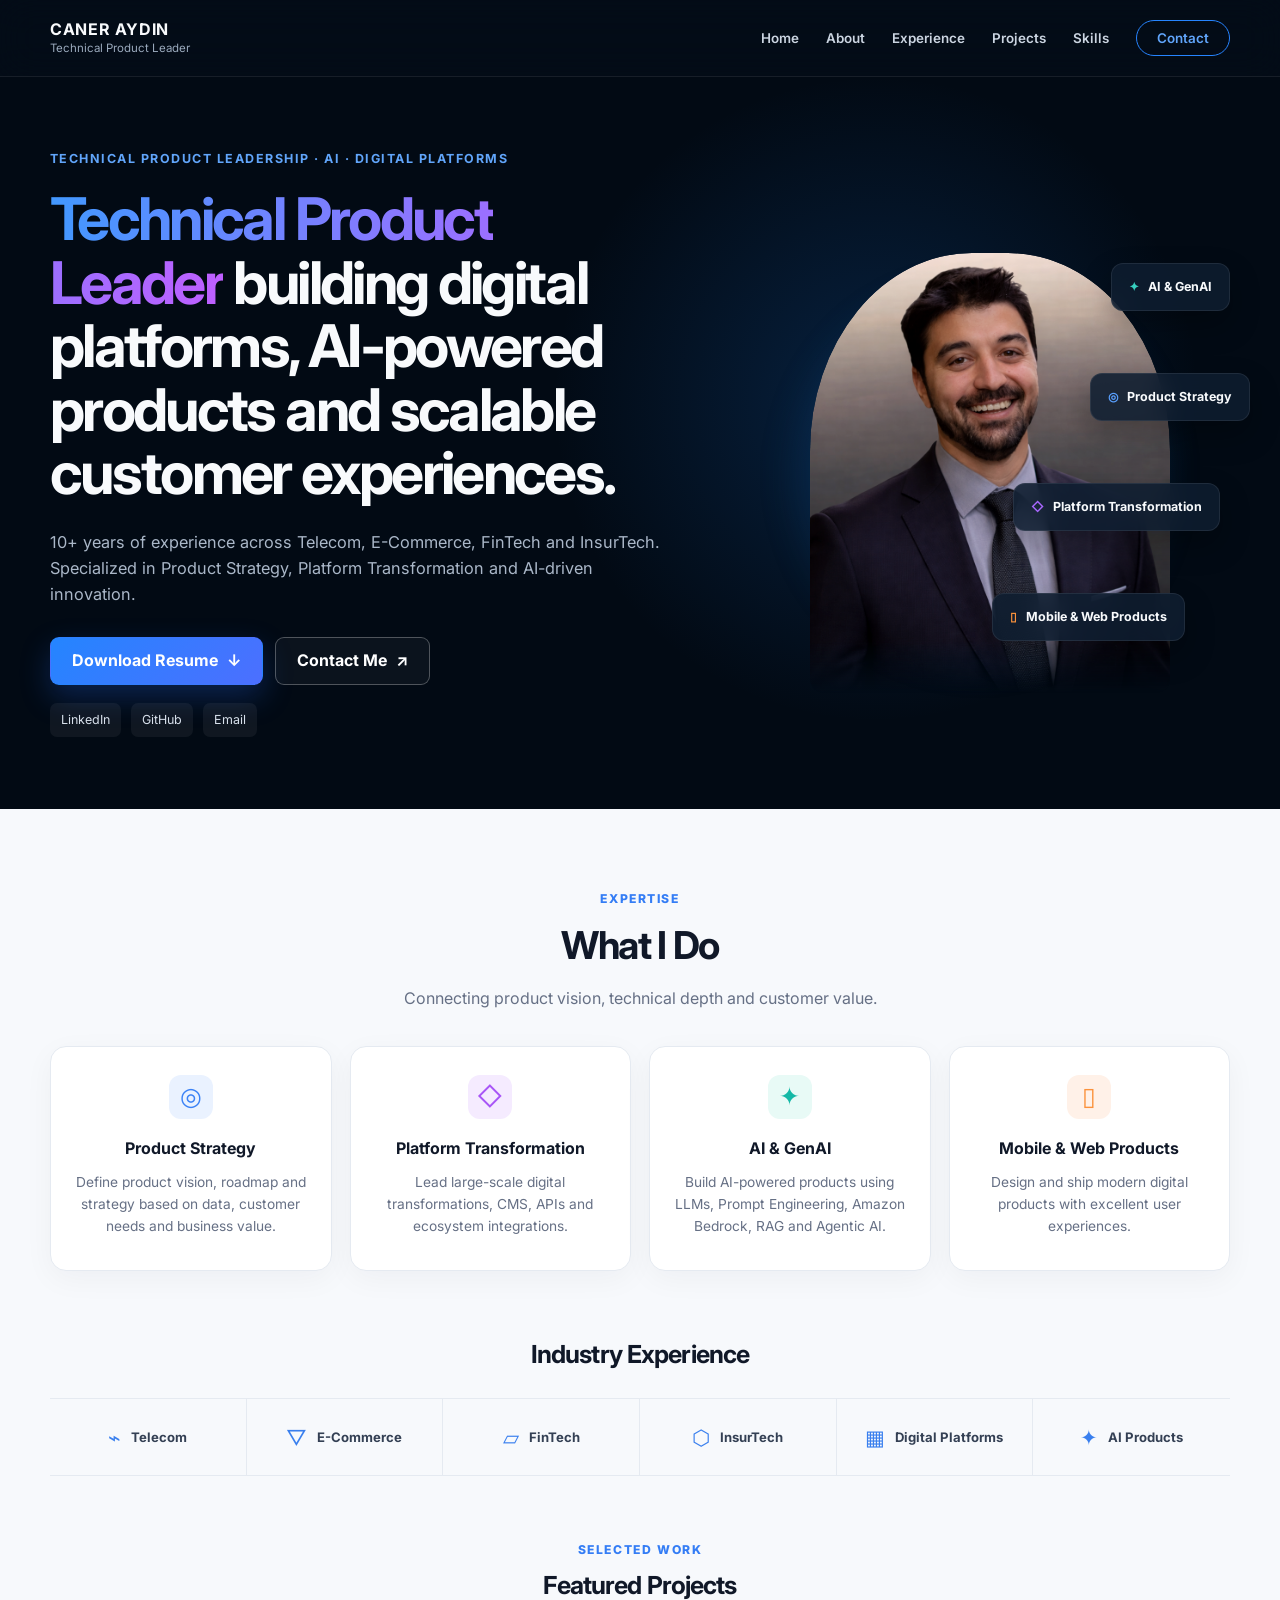
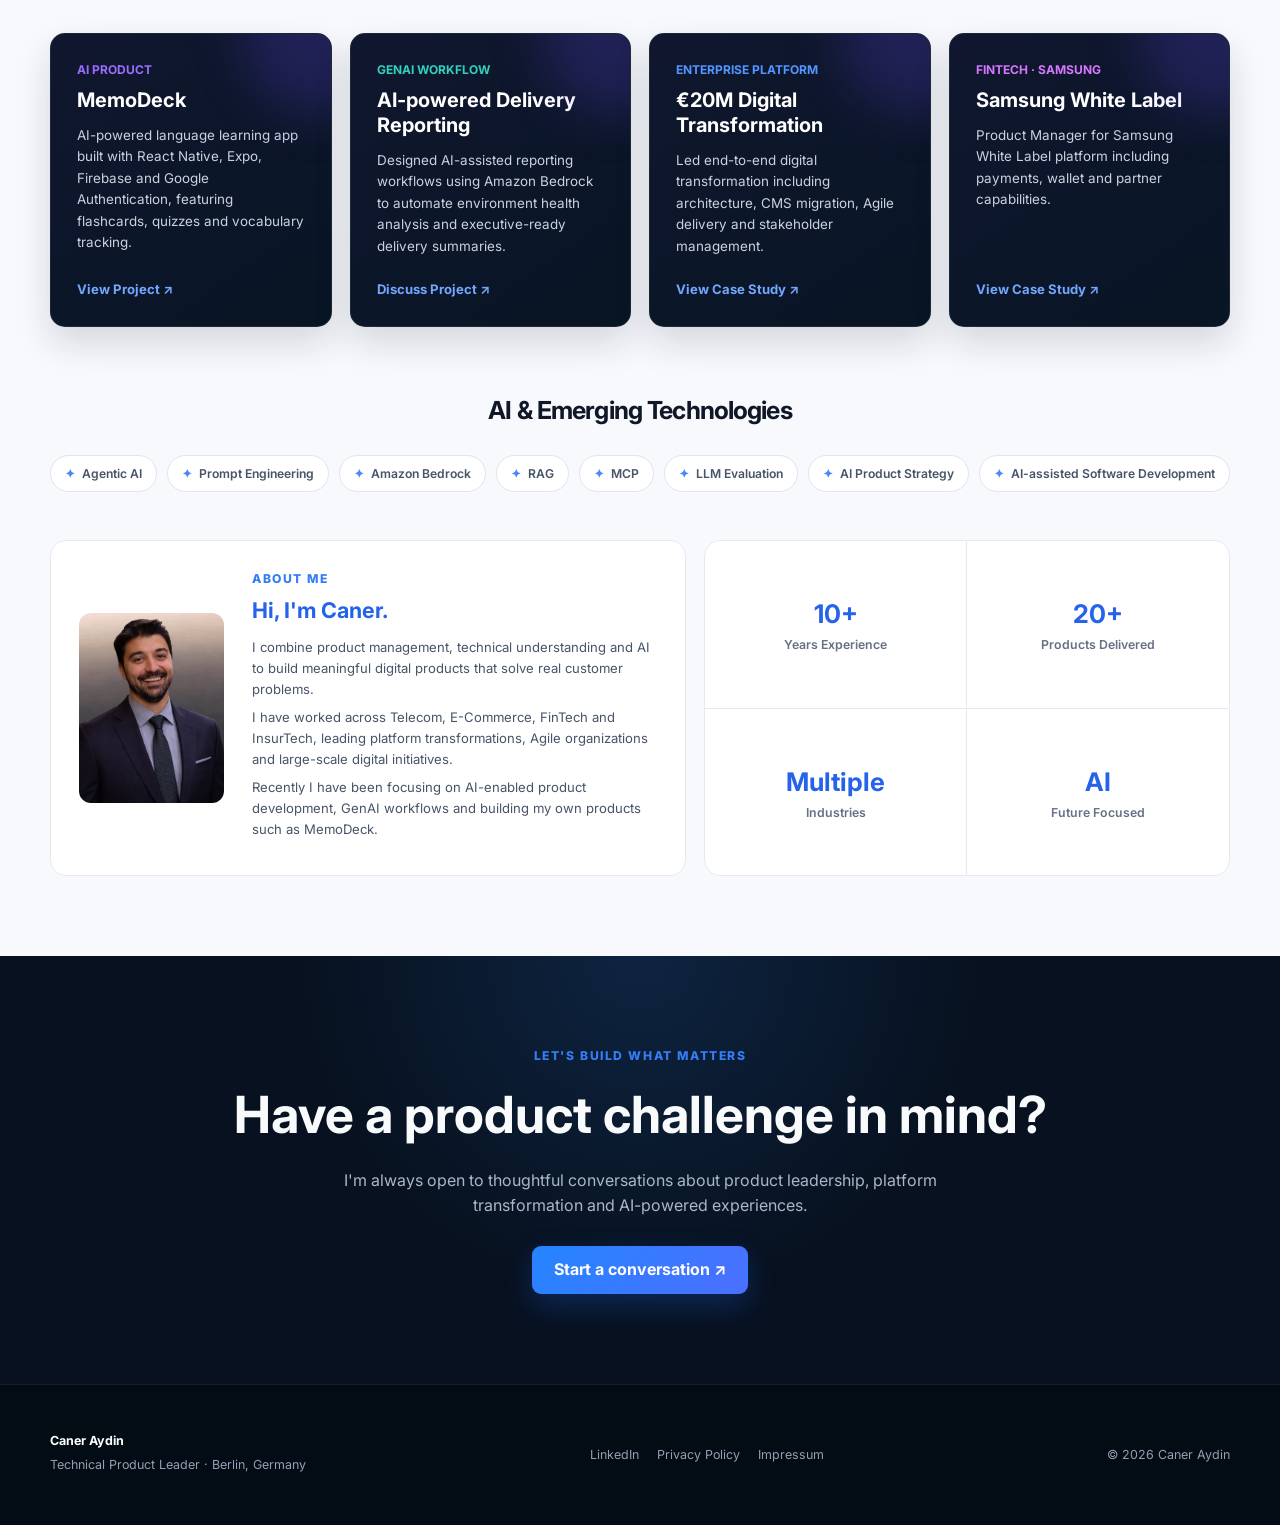
==== commit 2b0cc866: "Redesign portfolio for technical product leadership" ====
--- a/index.html
+++ b/index.html
@@ -1,219 +1,75 @@
 <!DOCTYPE html>
 <html lang="en">
-
 <head>
     <meta charset="UTF-8">
     <meta name="viewport" content="width=device-width, initial-scale=1.0">
-    <title>Caner Aydin | Lead Product Manager | Platform & Digital Transformation</title>
-    <meta name="description" content="Portfolio of Caner Aydin, Lead Product Manager focused on platform transformation, digital channels, checkout, payments, design systems, CMS, AEM, Adobe Target, and API-driven product delivery.">
-
+    <title>Caner Aydin | Technical Product Leader | AI & Digital Platforms</title>
+    <meta name="description" content="Caner Aydin is a Technical Product Leader specializing in AI-powered products, product strategy, platform transformation, and mobile and web experiences.">
     <link rel="preconnect" href="https://fonts.googleapis.com">
     <link rel="preconnect" href="https://fonts.gstatic.com" crossorigin>
     <link href="https://fonts.googleapis.com/css2?family=Inter:wght@400;500;600;700;800&display=swap" rel="stylesheet">
     <link rel="stylesheet" href="style.css">
 </head>
-
 <body>
-
 <a href="#main-content" class="skip-link">Skip to main content</a>
-
-<header>
+<header class="site-header">
     <nav aria-label="Primary navigation">
-        <h1><a href="#" class="brand-link">Caner Aydin</a></h1>
-
+        <a href="#" class="brand-link"><strong>CANER AYDIN</strong><span>Technical Product Leader</span></a>
         <input type="checkbox" id="menu-toggle" class="menu-toggle" aria-label="Toggle navigation menu">
-        <label for="menu-toggle" class="menu-button">
-            <span class="sr-only">Menu</span>
-            <span></span>
-            <span></span>
-            <span></span>
-        </label>
-
+        <label for="menu-toggle" class="menu-button"><span class="sr-only">Menu</span><span></span><span></span><span></span></label>
         <ul id="primary-menu" class="nav-menu">
-            <li><a href="#about">About</a></li>
-            <li><a href="#projects">Projects</a></li>
-            <li>
-                <a href="https://www.linkedin.com/in/cnraydin/" class="nav-icon-link" target="_blank" rel="noopener noreferrer" aria-label="Caner Aydin on LinkedIn">
-                    <span>LinkedIn</span>
-                </a>
-            </li>
-            <li><a href="#contact">Contact</a></li>
-            <li class="theme-toggle-item">
-                <button type="button" class="theme-toggle" data-theme-toggle aria-label="Switch to light mode">
-                    <span data-theme-toggle-text>Light mode</span>
-                </button>
-            </li>
+            <li><a href="#home">Home</a></li><li><a href="#about">About</a></li><li><a href="#experience">Experience</a></li><li><a href="#projects">Projects</a></li><li><a href="#skills">Skills</a></li><li><a href="#contact" class="nav-cta">Contact</a></li>
         </ul>
     </nav>
 </header>
+<main id="main-content">
+    <section id="home" class="hero" aria-labelledby="hero-title">
+        <div class="hero-content">
+            <p class="eyebrow">Technical Product Leadership · AI · Digital Platforms</p>
+            <h1 id="hero-title"><span>Technical Product Leader</span> building digital platforms, AI-powered products and scalable customer experiences.</h1>
+            <p class="hero-copy">10+ years of experience across Telecom, E-Commerce, FinTech and InsurTech. Specialized in Product Strategy, Platform Transformation and AI-driven innovation.</p>
+            <div class="hero-actions"><a href="assets/cv/Caner_Aydin_CV.pdf" class="btn" download>Download Resume <span aria-hidden="true">↓</span></a><a href="mailto:c.caneraydin@gmail.com" class="btn btn-secondary">Contact Me <span aria-hidden="true">↗</span></a></div>
+            <div class="social-links" aria-label="Social links">
+                <a href="https://www.linkedin.com/in/cnraydin/" target="_blank" rel="noopener noreferrer">LinkedIn</a><a href="https://github.com/cnraydinn" target="_blank" rel="noopener noreferrer">GitHub</a><a href="mailto:c.caneraydin@gmail.com">Email</a>
+            </div>
+        </div>
+        <div class="hero-visual" aria-label="Caner Aydin and key capabilities">
+            <div class="portrait-glow"></div><img src="assets/image/profilphoto.png" alt="Portrait of Caner Aydin" class="portrait">
+            <span class="capability capability-ai">AI &amp; GenAI</span><span class="capability capability-strategy">Product Strategy</span><span class="capability capability-platform">Platform Transformation</span><span class="capability capability-mobile">Mobile &amp; Web Products</span>
+        </div>
+    </section>
 
-<main id="main-content">
-
-<section class="hero" aria-labelledby="hero-title">
-
-    <div class="hero-content">
-        <p class="eyebrow">Lead Product Manager | Platform & Digital Transformation</p>
-
-        <h2 id="hero-title">Building <span>Digital Platforms</span> That Scale</h2>
-
-        <p>
-            I lead complex platform transformation, digital channel modernization, and product delivery across web, app, CMS,
-            checkout, payments, and API-driven ecosystems.
-        </p>
-
-        <div class="hero-actions">
-            <a href="assets/cv/Caner_Aydin_CV.pdf" class="btn" download>
-                Download Resume
-            </a>
-
-            <a href="#contact" class="btn btn-secondary">
-                Contact
-            </a>
+    <section id="expertise" class="light-section" aria-labelledby="expertise-title">
+        <div class="section-heading"><p class="section-kicker">Expertise</p><h2 id="expertise-title">What I Do</h2><p>Connecting product vision, technical depth and customer value.</p></div>
+        <div class="focus-grid">
+            <article class="focus-card"><span class="card-icon">◎</span><h3>Product Strategy</h3><p>Define product vision, roadmap and strategy based on data, customer needs and business value.</p></article>
+            <article class="focus-card"><span class="card-icon purple">◇</span><h3>Platform Transformation</h3><p>Lead large-scale digital transformations, CMS, APIs and ecosystem integrations.</p></article>
+            <article class="focus-card"><span class="card-icon teal">✦</span><h3>AI &amp; GenAI</h3><p>Build AI-powered products using LLMs, Prompt Engineering, Amazon Bedrock, RAG and Agentic AI.</p></article>
+            <article class="focus-card"><span class="card-icon orange">▯</span><h3>Mobile &amp; Web Products</h3><p>Design and ship modern digital products with excellent user experiences.</p></article>
         </div>
 
-        <div class="hero-stats" aria-label="Professional highlights">
-            <div>
-                <strong>10+</strong>
-                <span>Years Experience</span>
-            </div>
+        <div id="experience" class="industry-block"><div class="section-heading compact"><h2>Industry Experience</h2></div><div class="industry-row"><span>⌁ <b>Telecom</b></span><span>▽ <b>E-Commerce</b></span><span>▱ <b>FinTech</b></span><span>⬡ <b>InsurTech</b></span><span>▦ <b>Digital Platforms</b></span><span>✦ <b>AI Products</b></span></div></div>
 
-            <div>
-                <strong>3+</strong>
-                <span>Core Industries</span>
-                <small>Telecom, E-commerce, Insurtech</small>
-            </div>
-
-            <div>
-                <strong>€20M+</strong>
-                <span>Transformation Program Scope</span>
+        <div id="projects" class="projects-block"><div class="section-heading compact"><p class="section-kicker">Selected work</p><h2>Featured Projects</h2></div>
+            <div class="project-grid">
+                <article class="project-card memodeck"><p class="project-label">AI Product</p><h3>MemoDeck</h3><p>AI-powered language learning app built with React Native, Expo, Firebase and Google Authentication, featuring flashcards, quizzes and vocabulary tracking.</p><a href="https://app.memodeckapp.com" target="_blank" rel="noopener noreferrer">View Project ↗</a></article>
+                <article class="project-card ai-report"><p class="project-label">GenAI Workflow</p><h3>AI-powered Delivery Reporting</h3><p>Designed AI-assisted reporting workflows using Amazon Bedrock to automate environment health analysis and executive-ready delivery summaries.</p><a href="mailto:c.caneraydin@gmail.com?subject=AI-powered%20Delivery%20Reporting">Discuss Project ↗</a></article>
+                <article class="project-card transformation"><p class="project-label">Enterprise Platform</p><h3>€20M Digital Transformation</h3><p>Led end-to-end digital transformation including architecture, CMS migration, Agile delivery and stakeholder management.</p><a href="projects/digital-transformation-roadmap/">View Case Study ↗</a></article>
+                <article class="project-card samsung"><p class="project-label">FinTech · Samsung</p><h3>Samsung White Label</h3><p>Product Manager for Samsung White Label platform including payments, wallet and partner capabilities.</p><a href="projects/samsung-payment-solution/">View Case Study ↗</a></article>
             </div>
         </div>
-    </div>
 
-    <div class="hero-image">
-        <img src="assets/image/profilphoto.png" alt="Portrait of Caner Aydin in a suit">
-    </div>
+        <div id="skills" class="skills-block"><div class="section-heading compact"><h2>AI &amp; Emerging Technologies</h2></div><div class="pill-row"><span>Agentic AI</span><span>Prompt Engineering</span><span>Amazon Bedrock</span><span>RAG</span><span>MCP</span><span>LLM Evaluation</span><span>AI Product Strategy</span><span>AI-assisted Software Development</span></div></div>
 
-</section>
+        <div id="about" class="about-grid">
+            <article class="about-card"><img src="assets/image/profilphoto.png" alt="Caner Aydin"><div><p class="section-kicker">About me</p><h2>Hi, I'm Caner.</h2><p>I combine product management, technical understanding and AI to build meaningful digital products that solve real customer problems.</p><p>I have worked across Telecom, E-Commerce, FinTech and InsurTech, leading platform transformations, Agile organizations and large-scale digital initiatives.</p><p>Recently I have been focusing on AI-enabled product development, GenAI workflows and building my own products such as MemoDeck.</p></div></article>
+            <div class="stats-grid" aria-label="Experience highlights"><div><strong>10+</strong><span>Years Experience</span></div><div><strong>20+</strong><span>Products Delivered</span></div><div><strong>Multiple</strong><span>Industries</span></div><div><strong>AI</strong><span>Future Focused</span></div></div>
+        </div>
+    </section>
 
-<section id="about" aria-labelledby="about-title">
-
-    <p class="section-kicker">What I Do</p>
-    <h2 id="about-title">Product leadership for platform transformation and digital growth</h2>
-
-    <p>
-        I help organizations turn complex digital ecosystems into scalable, reusable, and customer-focused product platforms.
-        My work combines product strategy, roadmap ownership, stakeholder alignment, and technical product delivery across telecom,
-        e-commerce, and insurtech environments.
-    </p>
-
-    <div class="focus-grid">
-        <article class="focus-card">
-            <span class="card-icon" aria-hidden="true">01</span>
-            <h3>Platform Transformation</h3>
-            <p>Roadmap planning, scope alignment, and launchable milestone execution for large-scale enterprise transformation programs.</p>
-        </article>
-
-        <article class="focus-card">
-            <span class="card-icon" aria-hidden="true">02</span>
-            <h3>Digital Channels & Commerce</h3>
-            <p>Web, app, checkout, payment, and post-order product ownership with focus on scalable customer journeys.</p>
-        </article>
-
-        <article class="focus-card">
-            <span class="card-icon" aria-hidden="true">03</span>
-            <h3>CMS, Personalization & Experimentation</h3>
-            <p>AEM, Adobe Target, reusable CMS capabilities, personalization, and A/B testing enablement across digital channels.</p>
-        </article>
-
-        <article class="focus-card">
-            <span class="card-icon" aria-hidden="true">04</span>
-            <h3>API-Driven Product Delivery</h3>
-            <p>Partner integrations, API gateway capabilities, microservices, and micro frontend delivery in cross-functional teams.</p>
-        </article>
-    </div>
-
-</section>
-
-<section id="projects" aria-labelledby="projects-title">
-
-    <p class="section-kicker">Featured Projects</p>
-    <h2 id="projects-title">Highlighted Projects</h2>
-
-    <div class="project-grid">
-        <article class="project-card">
-            <span class="project-tag">Platform Transformation</span>
-            <h3>€20M+ Digital Transformation Roadmap</h3>
-            <p>Prepared roadmap and execution planning for a large-scale enterprise digital transformation program across Sales and Customer Base Marketing.</p>
-            <a href="projects/digital-transformation-roadmap/">View Project Details</a>
-        </article>
-
-        <article class="project-card">
-            <span class="project-tag">Payments & Checkout</span>
-            <h3>Samsung White-Label Payment Solution</h3>
-            <p>Released a customized white-label Samsung payment UI, increasing white-label sales by 35%.</p>
-            <a href="projects/samsung-payment-solution/">View Project Details</a>
-        </article>
-
-        <article class="project-card">
-            <span class="project-tag">Design System</span>
-            <h3>Design System for 10+ Internal Brands</h3>
-            <p>Introduced a reusable Design System library supporting 10+ internal brands, improving UI consistency and development efficiency.</p>
-            <a href="projects/design-system-library/">View Project Details</a>
-        </article>
-    </div>
-
-</section>
-
-<section id="contact" class="contact-section" aria-labelledby="contact-title">
-
-    <h2 id="contact-title">Contact</h2>
-
-    <div class="contact-list">
-        <p>
-            <span class="contact-icon" aria-hidden="true">@</span>
-            <a href="mailto:c.caneraydin@gmail.com">
-                <strong>Email</strong>
-                <span>c.caneraydin@gmail.com</span>
-            </a>
-        </p>
-
-        <p>
-            <span class="contact-icon" aria-hidden="true">☎</span>
-            <a href="tel:+4917624854145">
-                <strong>Phone</strong>
-                <span>+49 176 24854145</span>
-            </a>
-        </p>
-    </div>
-
-</section>
-
+    <section id="contact" class="contact-section" aria-labelledby="contact-title"><p class="section-kicker">Let's build what matters</p><h2 id="contact-title">Have a product challenge in mind?</h2><p>I'm always open to thoughtful conversations about product leadership, platform transformation and AI-powered experiences.</p><a href="mailto:c.caneraydin@gmail.com" class="btn">Start a conversation ↗</a></section>
 </main>
-
-<footer id="footer">
-    <div class="footer-inner">
-        <div class="footer-profile">
-            <p class="footer-name">Caner Aydin</p>
-            <p>Lead Product Manager | Platform & Digital Transformation</p>
-            <a href="mailto:c.caneraydin@gmail.com">c.caneraydin@gmail.com</a>
-        </div>
-
-        <nav class="footer-links" aria-label="Footer navigation">
-            <a href="https://www.linkedin.com/in/cnraydin/" target="_blank" rel="noopener noreferrer">LinkedIn</a>
-            <a href="#contact">Contact</a>
-            <a href="privacy-policy/" target="_blank" rel="noopener noreferrer">Privacy Policy</a>
-            <a href="impressum/" target="_blank" rel="noopener noreferrer">Impressum</a>
-        </nav>
-
-        <div class="footer-meta">
-            <p>© 2026 Caner Aydin</p>
-        </div>
-    </div>
-</footer>
-
-<script src="script.js"></script>
-<script async src="https://scripts.simpleanalyticscdn.com/latest.js"></script>
+<footer><div class="footer-inner"><div><strong>Caner Aydin</strong><p>Technical Product Leader · Berlin, Germany</p></div><nav aria-label="Footer navigation"><a href="https://www.linkedin.com/in/cnraydin/" target="_blank" rel="noopener noreferrer">LinkedIn</a><a href="privacy-policy/">Privacy Policy</a><a href="impressum/">Impressum</a></nav><p>© 2026 Caner Aydin</p></div></footer>
+<script src="script.js"></script><script async src="https://scripts.simpleanalyticscdn.com/latest.js"></script>
 </body>
-
 </html>
--- a/style.css
+++ b/style.css
@@ -1,1024 +1,11 @@
-* {
-    box-sizing: border-box;
-}
+*{box-sizing:border-box} :root{--navy:#07111f;--navy-2:#0a1828;--panel:#0e1d30;--blue:#3b82f6;--purple:#a855f7;--teal:#14b8a6;--orange:#fb923c;--ink:#101828;--muted:#667085;--line:#e5eaf1;--white:#fff;--shadow:0 20px 50px rgba(15,23,42,.10)} html{scroll-behavior:smooth;color-scheme:dark} body{margin:0;background:#020a14;color:#f8fafc;font-family:Inter,Arial,sans-serif;line-height:1.6} a{color:inherit}.sr-only{position:absolute;width:1px;height:1px;padding:0;margin:-1px;overflow:hidden;clip:rect(0,0,0,0);white-space:nowrap;border:0}.skip-link{position:fixed;z-index:100;top:12px;left:12px;padding:10px 14px;background:#fff;color:#111827;transform:translateY(-150%)}.skip-link:focus{transform:none}a:focus-visible,button:focus-visible,.menu-button:focus-visible{outline:3px solid #60a5fa;outline-offset:4px}
+.site-header{position:sticky;z-index:20;top:0;border-bottom:1px solid rgba(255,255,255,.08);background:rgba(4,13,24,.9);backdrop-filter:blur(18px)}.site-header nav{display:flex;align-items:center;justify-content:space-between;width:min(1180px,calc(100% - 40px));min-height:76px;margin:auto;gap:24px}.brand-link{display:flex;flex-direction:column;text-decoration:none;line-height:1.2}.brand-link strong{letter-spacing:.04em}.brand-link span{margin-top:3px;color:#9aaabd;font-size:.72rem}.nav-menu{display:flex;align-items:center;gap:27px;margin:0;padding:0;list-style:none}.nav-menu a{color:#cbd5e1;font-size:.84rem;font-weight:600;text-decoration:none;transition:.2s}.nav-menu a:hover{color:#60a5fa}.nav-cta{padding:9px 20px;border:1px solid #2684ff;border-radius:999px;color:#60a5fa!important}.menu-toggle,.menu-button{display:none}
+main{overflow:hidden}.hero{display:grid;grid-template-columns:1.08fr .92fr;align-items:center;gap:42px;width:min(1180px,calc(100% - 40px));min-height:650px;margin:auto;padding:72px 0;background:radial-gradient(circle at 70% 44%,rgba(21,101,192,.25),transparent 35%)}.hero-content{position:relative;z-index:2}.eyebrow{margin:0 0 18px;color:#61a5fa;font-size:.78rem;font-weight:700;letter-spacing:.12em;text-transform:uppercase}.hero h1{max-width:690px;margin:0;font-size:clamp(2.5rem,4.6vw,4.65rem);line-height:1.08;letter-spacing:-.045em}.hero h1 span{background:linear-gradient(90deg,#4298ff,#bf5fff);background-clip:text;color:transparent}.hero-copy{max-width:630px;margin:24px 0 0;color:#aab7c8;font-size:1.02rem}.hero-actions{display:flex;flex-wrap:wrap;gap:12px;margin-top:30px}.btn{display:inline-flex;align-items:center;justify-content:center;gap:9px;min-height:48px;padding:0 21px;border:1px solid transparent;border-radius:9px;background:linear-gradient(135deg,#2485ff,#4c6fff);box-shadow:0 12px 30px rgba(37,99,235,.28);color:white;font-weight:700;text-decoration:none;transition:.2s}.btn:hover{transform:translateY(-2px);box-shadow:0 16px 35px rgba(37,99,235,.38)}.btn-secondary{background:rgba(255,255,255,.04);border-color:rgba(255,255,255,.28);box-shadow:none}.social-links{display:flex;flex-wrap:wrap;gap:10px;margin-top:18px}.social-links a{padding:7px 11px;border-radius:7px;background:rgba(255,255,255,.055);color:#d7e0eb;font-size:.78rem;text-decoration:none}.social-links a:hover{background:rgba(59,130,246,.18);color:#60a5fa}.hero-visual{position:relative;justify-self:end;width:min(100%,500px);min-height:500px}.portrait-glow{position:absolute;inset:13% 10% 0;border-radius:50%;background:radial-gradient(circle,#0e5599 0,rgba(13,73,131,.55) 35%,transparent 70%);filter:blur(12px)}.portrait{position:absolute;right:60px;bottom:0;width:72%;height:88%;border-radius:45% 45% 14px 14px;object-fit:cover;object-position:center 24%;filter:saturate(.86) contrast(1.05);mask-image:linear-gradient(#000 88%,transparent)}.capability{position:absolute;z-index:3;padding:13px 17px;border:1px solid rgba(255,255,255,.08);border-radius:12px;background:rgba(15,30,48,.86);box-shadow:0 14px 30px rgba(0,0,0,.28);backdrop-filter:blur(12px);font-size:.78rem;font-weight:700}.capability::before{content:'✦';margin-right:9px;color:#37d0c0}.capability-ai{top:14%;right:0}.capability-strategy{top:36%;right:-4%}.capability-strategy::before{content:'◎';color:#5aa0ff}.capability-platform{top:58%;right:2%}.capability-platform::before{content:'◇';color:#a968ff}.capability-mobile{top:80%;right:9%}.capability-mobile::before{content:'▯';color:#fb923c}
+.light-section{padding:80px max(20px,calc((100% - 1180px)/2));background:#f7f9fc;color:var(--ink)}.section-heading{text-align:center}.section-heading .section-kicker{margin-bottom:6px}.section-heading h2{margin:0;font-size:clamp(1.8rem,3vw,2.45rem);letter-spacing:-.035em}.section-heading>p:not(.section-kicker){margin:10px auto 0;color:var(--muted)}.section-kicker{margin:0;color:#347df5;font-size:.76rem;font-weight:800;letter-spacing:.13em;text-transform:uppercase}.compact{margin-top:64px}.compact h2{font-size:1.55rem}.focus-grid{display:grid;grid-template-columns:repeat(4,1fr);gap:18px;margin-top:34px}.focus-card{min-height:225px;padding:28px 23px;border:1px solid var(--line);border-radius:16px;background:white;box-shadow:0 8px 30px rgba(15,23,42,.045);text-align:center;transition:.25s}.focus-card:hover{transform:translateY(-5px);box-shadow:var(--shadow)}.card-icon{display:grid;place-items:center;width:44px;height:44px;margin:0 auto 17px;border-radius:12px;background:#eaf2ff;color:var(--blue);font-size:1.55rem}.card-icon.purple{background:#f5ebff;color:var(--purple)}.card-icon.teal{background:#e8faf6;color:var(--teal)}.card-icon.orange{background:#fff1e8;color:var(--orange)}.focus-card h3{margin:0 0 10px;font-size:1rem}.focus-card p{margin:0;color:var(--muted);font-size:.86rem}.industry-row{display:grid;grid-template-columns:repeat(6,1fr);margin-top:24px;border-block:1px solid var(--line)}.industry-row span{display:flex;align-items:center;justify-content:center;gap:10px;min-height:76px;border-right:1px solid var(--line);color:#397fee;font-size:1.3rem}.industry-row span:last-child{border:0}.industry-row b{color:#344054;font-size:.82rem}.project-grid{display:grid;grid-template-columns:repeat(4,1fr);gap:18px;margin-top:28px}.project-card{position:relative;display:flex;flex-direction:column;min-height:290px;padding:26px;border:1px solid rgba(255,255,255,.08);border-radius:15px;overflow:hidden;background:linear-gradient(145deg,#10172f,#081524);box-shadow:0 16px 36px rgba(15,23,42,.15);color:white;transition:.25s}.project-card::after{content:'';position:absolute;width:160px;height:160px;top:-80px;right:-70px;border-radius:50%;background:rgba(111,74,255,.2);filter:blur(25px)}.project-card:hover{transform:translateY(-5px)}.project-label{margin:0 0 8px;color:#9a6cff;font-size:.75rem;font-weight:700;text-transform:uppercase}.ai-report .project-label{color:#32d0bd}.transformation .project-label{color:#5496ff}.samsung .project-label{color:#d678ff}.project-card h3{margin:0 0 12px;font-size:1.25rem;line-height:1.25}.project-card>p:not(.project-label){margin:0;color:#c9d3df;font-size:.84rem}.project-card a{margin-top:auto;padding-top:22px;color:#73a7ff;font-size:.82rem;font-weight:700;text-decoration:none}.skills-block{margin-top:62px}.pill-row{display:flex;flex-wrap:wrap;justify-content:center;gap:10px;margin-top:24px}.pill-row span{padding:8px 14px;border:1px solid #dfe5ee;border-radius:999px;background:#fff;color:#475467;font-size:.76rem;font-weight:600}.pill-row span::before{content:'✦';margin-right:7px;color:#4c83ff}.about-grid{display:grid;grid-template-columns:1.15fr .95fr;gap:18px;margin-top:48px}.about-card{display:grid;grid-template-columns:145px 1fr;gap:28px;align-items:center;padding:28px;border:1px solid var(--line);border-radius:16px;background:white}.about-card img{width:145px;height:190px;border-radius:12px;object-fit:cover}.about-card h2{margin:4px 0 10px;color:#2563eb;font-size:1.35rem}.about-card p:not(.section-kicker){margin:7px 0;color:#475467;font-size:.82rem}.stats-grid{display:grid;grid-template-columns:repeat(2,1fr);border:1px solid var(--line);border-radius:16px;background:#fff;overflow:hidden}.stats-grid div{display:flex;flex-direction:column;align-items:center;justify-content:center;padding:24px;border-right:1px solid var(--line);border-bottom:1px solid var(--line);text-align:center}.stats-grid div:nth-child(2n){border-right:0}.stats-grid div:nth-child(n+3){border-bottom:0}.stats-grid strong{color:#2563eb;font-size:1.6rem}.stats-grid span{color:#667085;font-size:.77rem;font-weight:600}.contact-section{padding:90px 20px;background:radial-gradient(circle at 50% 0,rgba(41,112,199,.2),transparent 45%),var(--navy);text-align:center}.contact-section h2{margin:8px auto 12px;font-size:clamp(2rem,4vw,3.2rem)}.contact-section p:not(.section-kicker){max-width:650px;margin:0 auto 27px;color:#aab7c8}footer{border-top:1px solid rgba(255,255,255,.08);background:#030b15}.footer-inner{display:flex;align-items:center;justify-content:space-between;gap:25px;width:min(1180px,calc(100% - 40px));min-height:140px;margin:auto;color:#92a0b2;font-size:.78rem}.footer-inner strong{color:#fff}.footer-inner p{margin:4px 0}.footer-inner nav{display:flex;gap:18px}.footer-inner a{text-decoration:none}.footer-inner a:hover{color:#60a5fa}
+@media(max-width:980px){.nav-menu{gap:15px}.hero{grid-template-columns:1fr;padding-top:55px}.hero-visual{justify-self:center}.focus-grid,.project-grid{grid-template-columns:repeat(2,1fr)}.industry-row{grid-template-columns:repeat(3,1fr)}.industry-row span:nth-child(3){border-right:0}.industry-row span:nth-child(-n+3){border-bottom:1px solid var(--line)}.about-grid{grid-template-columns:1fr}}
+@media(max-width:720px){.site-header nav{min-height:64px}.menu-button{display:flex;flex-direction:column;gap:5px;padding:10px;cursor:pointer}.menu-button span:not(.sr-only){width:24px;height:2px;background:white}.nav-menu{position:absolute;top:64px;left:0;right:0;display:none;flex-direction:column;align-items:stretch;padding:20px;background:#07111f;border-top:1px solid rgba(255,255,255,.1)}.menu-toggle:checked~.nav-menu{display:flex}.nav-menu a{display:block;padding:8px}.hero{width:min(100% - 30px,1180px);min-height:auto;padding:58px 0 30px}.hero h1{font-size:2.45rem}.hero-visual{width:100%;min-height:430px}.portrait{right:14%;width:72%}.capability{font-size:.67rem;padding:10px}.capability-strategy{right:0}.light-section{padding-block:62px}.focus-grid,.project-grid{grid-template-columns:1fr}.industry-row{grid-template-columns:repeat(2,1fr)}.industry-row span:nth-child(n){border-right:1px solid var(--line);border-bottom:1px solid var(--line)}.industry-row span:nth-child(2n){border-right:0}.industry-row span:nth-last-child(-n+2){border-bottom:0}.about-card{grid-template-columns:1fr;text-align:center}.about-card img{margin:auto}.footer-inner{flex-direction:column;justify-content:center;padding:34px 0;text-align:center}.footer-inner nav{flex-wrap:wrap;justify-content:center}}
+@media(max-width:420px){.hero h1{font-size:2.05rem}.hero-actions .btn{width:100%}.hero-visual{min-height:360px}.capability{max-width:145px}.stats-grid{grid-template-columns:1fr}.stats-grid div:nth-child(n){border-right:0;border-bottom:1px solid var(--line)}.stats-grid div:last-child{border-bottom:0}}
+@media(prefers-reduced-motion:reduce){html{scroll-behavior:auto}*,*::before,*::after{transition:none!important}}
 
-:root {
-    --bg: #07111f;
-    --panel: #0b1728;
-    --panel-soft: #11233a;
-    --line: rgba(255, 255, 255, 0.14);
-    --text: #f8fafc;
-    --muted: #c3cedd;
-    --green: #10b981;
-    --green-strong: #047857;
-    --green-soft: rgba(16, 185, 129, 0.16);
-    --white-soft: rgba(255, 255, 255, 0.92);
-    --focus: #7dd3fc;
-    --shadow: 0 24px 60px rgba(0, 0, 0, 0.28);
-}
-
-html {
-    scroll-behavior: smooth;
-    color-scheme: dark;
-}
-
-html[data-theme="light"] {
-    color-scheme: light;
-}
-
-body {
-    margin: 0;
-    font-family: Inter, Arial, Helvetica, sans-serif;
-    font-size: 18px;
-    color: var(--text);
-    background: var(--bg);
-    line-height: 1.7;
-    transition: background-color 180ms ease, color 180ms ease;
-}
-
-a {
-    color: inherit;
-}
-
-a:focus-visible,
-button:focus-visible,
-input:focus-visible,
-.menu-button:focus-visible {
-    outline: 3px solid var(--focus);
-    outline-offset: 4px;
-}
-
-.sr-only {
-    position: absolute;
-    width: 1px;
-    height: 1px;
-    padding: 0;
-    margin: -1px;
-    overflow: hidden;
-    clip: rect(0, 0, 0, 0);
-    white-space: nowrap;
-    border: 0;
-}
-
-.skip-link {
-    position: fixed;
-    top: 16px;
-    left: 16px;
-    z-index: 100;
-    padding: 12px 16px;
-    border-radius: 6px;
-    background: white;
-    color: var(--bg);
-    font-weight: 800;
-    text-decoration: none;
-    transform: translateY(-140%);
-}
-
-.skip-link:focus {
-    transform: translateY(0);
-}
-
-header {
-    position: sticky;
-    top: 0;
-    z-index: 10;
-    padding: 18px 24px;
-    color: white;
-    background: rgba(7, 17, 31, 0.96);
-    border-bottom: 1px solid var(--line);
-    backdrop-filter: blur(18px);
-}
-
-nav {
-    display: flex;
-    align-items: center;
-    justify-content: space-between;
-    width: min(1120px, 100%);
-    margin: 0 auto;
-    gap: 24px;
-}
-
-nav h1 {
-    margin: 0;
-    font-size: 1.05rem;
-    line-height: 1.2;
-}
-
-.brand-link {
-    color: white;
-    font-weight: 800;
-    text-decoration: none;
-}
-
-.nav-menu {
-    display: flex;
-    align-items: center;
-    gap: 22px;
-    margin: 0;
-    padding: 0;
-    list-style: none;
-}
-
-nav a {
-    color: var(--white-soft);
-    font-size: 0.98rem;
-    font-weight: 700;
-    text-decoration: none;
-}
-
-nav a:hover {
-    color: var(--green);
-}
-
-.theme-toggle {
-    min-height: 36px;
-    padding: 0 12px;
-    border: 1px solid var(--line);
-    border-radius: 999px;
-    background: rgba(255, 255, 255, 0.06);
-    color: var(--white-soft);
-    font: inherit;
-    font-size: 0.9rem;
-    font-weight: 800;
-    cursor: pointer;
-}
-
-.theme-toggle:hover {
-    border-color: rgba(16, 185, 129, 0.5);
-    color: var(--green);
-}
-
-.nav-icon-link {
-    display: inline-flex;
-    align-items: center;
-}
-
-.menu-toggle {
-    display: none;
-}
-
-.menu-button {
-    display: none;
-}
-
-main {
-    width: min(1120px, calc(100% - 48px));
-    margin: 32px auto 0;
-    overflow: hidden;
-    border: 1px solid var(--line);
-    border-radius: 10px;
-    background: var(--panel);
-    box-shadow: var(--shadow);
-}
-
-.hero {
-    position: relative;
-    display: grid;
-    grid-template-columns: minmax(0, 1fr) minmax(280px, 0.82fr);
-    align-items: center;
-    gap: 52px;
-    min-height: 600px;
-    padding: 76px 44px 62px;
-    background:
-        linear-gradient(135deg, rgba(7, 17, 31, 0.98), rgba(13, 27, 45, 0.96)),
-        var(--panel);
-}
-
-.hero-content {
-    position: relative;
-    z-index: 1;
-    max-width: 610px;
-}
-
-.eyebrow,
-.section-kicker {
-    margin: 0 0 14px;
-    color: var(--green);
-    font-size: 0.95rem;
-    font-weight: 800;
-    letter-spacing: 0;
-    text-transform: uppercase;
-}
-
-.eyebrow {
-    display: inline-flex;
-    padding: 6px 10px;
-    border: 1px solid rgba(16, 185, 129, 0.24);
-    border-radius: 999px;
-    background: var(--green-soft);
-}
-
-.hero h2 {
-    max-width: 620px;
-    margin: 0;
-    color: white;
-    font-size: clamp(2.6rem, 5vw, 4.5rem);
-    line-height: 1.04;
-}
-
-.hero h2 span {
-    color: var(--green);
-}
-
-.hero p:not(.eyebrow) {
-    max-width: 58ch;
-    margin: 24px 0 0;
-    color: var(--muted);
-    font-size: 1.15rem;
-}
-
-.hero-actions {
-    display: flex;
-    flex-wrap: wrap;
-    gap: 12px;
-    margin-top: 30px;
-}
-
-.btn {
-    display: inline-flex;
-    align-items: center;
-    justify-content: center;
-    min-height: 48px;
-    padding: 0 24px;
-    border: 1px solid transparent;
-    border-radius: 7px;
-    background: var(--green);
-    color: white;
-    font-size: 1rem;
-    font-weight: 800;
-    text-decoration: none;
-}
-
-.btn:hover {
-    background: var(--green-strong);
-}
-
-.btn-secondary {
-    background: transparent;
-    color: white;
-    border-color: rgba(255, 255, 255, 0.28);
-}
-
-.btn-secondary:hover {
-    background: rgba(255, 255, 255, 0.08);
-}
-
-.hero-stats {
-    display: flex;
-    flex-wrap: wrap;
-    gap: 28px;
-    margin-top: 42px;
-}
-
-.hero-stats div {
-    min-width: 118px;
-}
-
-.hero-stats strong {
-    display: block;
-    color: var(--green);
-    font-size: 1.18rem;
-    line-height: 1.1;
-}
-
-.hero-stats span {
-    display: block;
-    margin-top: 4px;
-    color: var(--muted);
-    font-size: 0.9rem;
-}
-
-.hero-stats small {
-    display: block;
-    max-width: 18ch;
-    margin-top: 3px;
-    color: rgba(195, 206, 221, 0.78);
-    font-size: 0.76rem;
-    font-weight: 700;
-    line-height: 1.35;
-}
-
-.hero-image {
-    position: relative;
-    justify-self: end;
-    width: min(100%, 390px);
-    aspect-ratio: 0.86;
-    border-radius: 10px;
-    overflow: hidden;
-}
-
-.hero-image::before {
-    display: none;
-}
-
-.hero-image img {
-    position: relative;
-    width: 100%;
-    height: 100%;
-    display: block;
-    object-fit: cover;
-    object-position: center;
-    filter: saturate(1.02) contrast(1.04);
-}
-
-section {
-    padding: 64px 44px;
-    background: var(--panel);
-    border-top: 1px solid var(--line);
-}
-
-section h2 {
-    max-width: 760px;
-    margin: 0 0 18px;
-    color: white;
-    font-size: clamp(1.9rem, 3vw, 2.6rem);
-    line-height: 1.15;
-}
-
-section p {
-    max-width: 72ch;
-    margin: 0;
-    color: var(--muted);
-    font-size: 1.125rem;
-}
-
-.focus-grid,
-.project-grid {
-    display: grid;
-    grid-template-columns: repeat(3, minmax(0, 1fr));
-    gap: 18px;
-    margin-top: 32px;
-}
-
-.focus-grid {
-    grid-template-columns: repeat(4, minmax(0, 1fr));
-}
-
-.focus-card,
-.project-card {
-    min-height: 190px;
-    padding: 28px;
-    border: 1px solid var(--line);
-    border-radius: 8px;
-    background: var(--panel-soft);
-    transition: border-color 180ms ease, transform 180ms ease;
-}
-
-.project-card {
-    display: flex;
-    flex-direction: column;
-}
-
-.focus-card:hover,
-.project-card:hover {
-    border-color: rgba(16, 185, 129, 0.5);
-    transform: translateY(-2px);
-}
-
-.card-icon {
-    display: inline-grid;
-    width: 34px;
-    height: 34px;
-    margin-bottom: 18px;
-    place-items: center;
-    border-radius: 8px;
-    background: var(--green-soft);
-    color: var(--green);
-    font-size: 0.76rem;
-    font-weight: 900;
-}
-
-.focus-card h3,
-.project-card h3 {
-    margin: 0 0 10px;
-    color: white;
-    font-size: 1.18rem;
-    line-height: 1.25;
-}
-
-.focus-card p,
-.project-card p {
-    color: var(--muted);
-    font-size: 1.05rem;
-}
-
-.project-tag {
-    width: fit-content;
-    margin-bottom: 18px;
-    padding: 5px 9px;
-    border: 1px solid rgba(16, 185, 129, 0.24);
-    border-radius: 999px;
-    background: var(--green-soft);
-    color: var(--green);
-    font-size: 0.78rem;
-    font-weight: 900;
-    line-height: 1.2;
-}
-
-.project-card a {
-    display: inline-flex;
-    margin-top: auto;
-    padding-top: 24px;
-    color: var(--green);
-    font-size: 1rem;
-    font-weight: 800;
-    text-decoration: none;
-}
-
-.project-card a:hover {
-    text-decoration: underline;
-}
-
-.contact-section {
-    display: flex;
-    align-items: center;
-    justify-content: space-between;
-    gap: 32px;
-    background: #081324;
-}
-
-.contact-section h2 {
-    margin-bottom: 0;
-}
-
-.contact-list {
-    display: grid;
-    grid-template-columns: repeat(2, minmax(0, 1fr));
-    gap: 14px;
-    min-width: min(100%, 520px);
-    padding: 26px;
-    border: 1px solid var(--line);
-    border-radius: 8px;
-    background: var(--panel-soft);
-}
-
-.contact-list p {
-    display: flex;
-    align-items: center;
-    gap: 14px;
-    max-width: none;
-    min-height: 78px;
-    color: var(--muted);
-}
-
-.contact-list a {
-    display: grid;
-    gap: 2px;
-    color: var(--green);
-    font-weight: 800;
-    text-decoration: none;
-}
-
-.contact-list a span {
-    color: var(--muted);
-    font-weight: 700;
-}
-
-.contact-list a:hover {
-    text-decoration: underline;
-}
-
-.contact-icon {
-    display: inline-grid;
-    width: 34px;
-    height: 34px;
-    flex: 0 0 auto;
-    place-items: center;
-    border-radius: 8px;
-    background: var(--green-soft);
-    color: var(--green);
-    font-size: 1rem;
-    font-weight: 900;
-}
-
-footer {
-    width: min(1120px, calc(100% - 48px));
-    margin: 0 auto 40px;
-    color: #ecfeff;
-    background: #0b1728;
-    border: 1px solid var(--line);
-    border-top: 0;
-    border-radius: 0 0 12px 12px;
-}
-
-.footer-inner {
-    display: grid;
-    grid-template-columns: 1fr auto 1fr;
-    align-items: end;
-    gap: 48px;
-    min-height: 240px;
-    padding: 54px 34px 34px;
-}
-
-.footer-profile {
-    display: grid;
-    gap: 14px;
-}
-
-.footer-profile p,
-.footer-meta p {
-    margin: 0;
-}
-
-.footer-name {
-    font-weight: 800;
-}
-
-.footer-profile a,
-.footer-meta a,
-.footer-links a {
-    color: #ecfeff;
-    font-weight: 800;
-    text-decoration: none;
-}
-
-.footer-profile a:hover,
-.footer-meta a:hover,
-.footer-links a:hover {
-    text-decoration: underline;
-}
-
-.footer-links {
-    display: flex;
-    align-items: center;
-    justify-content: center;
-    flex-wrap: wrap;
-    gap: 10px 18px;
-    justify-self: start;
-}
-
-.footer-links a {
-    font-size: 0.95rem;
-}
-
-.footer-meta {
-    display: flex;
-    align-items: center;
-    justify-content: flex-end;
-    text-align: right;
-}
-
-.footer-meta a {
-    display: inline-flex;
-    align-items: center;
-    gap: 10px;
-}
-
-.legal-page {
-    min-height: 520px;
-    padding: 48px;
-}
-
-.legal-card {
-    max-width: 760px;
-    margin: 0 auto;
-    padding: 42px;
-    border: 1px solid rgba(255, 255, 255, 0.16);
-    border-radius: 10px;
-    background: #f8fafc;
-    color: #0b1728;
-}
-
-.legal-card h2,
-.legal-card h3 {
-    color: #0b1728;
-}
-
-.legal-card h2 {
-    margin-bottom: 12px;
-}
-
-.legal-card h3 {
-    margin: 30px 0 10px;
-    font-size: 1.25rem;
-}
-
-.legal-card p {
-    max-width: 68ch;
-    margin-top: 14px;
-    color: #334155;
-    font-size: 1.05rem;
-}
-
-.legal-subtitle {
-    margin-bottom: 26px;
-    color: #475569;
-    font-weight: 700;
-}
-
-.legal-card a {
-    color: var(--green-strong);
-    font-weight: 800;
-    text-decoration: none;
-}
-
-.legal-card a:hover {
-    text-decoration: underline;
-}
-
-html[data-theme="light"] body {
-    color: #0f172a;
-    background: #f8fafc;
-}
-
-html[data-theme="light"] header {
-    color: #0f172a;
-    background: rgba(255, 255, 255, 0.96);
-    border-bottom-color: rgba(15, 23, 42, 0.12);
-}
-
-html[data-theme="light"] .brand-link,
-html[data-theme="light"] nav a {
-    color: #0f172a;
-}
-
-html[data-theme="light"] nav a:hover {
-    color: var(--green-strong);
-}
-
-html[data-theme="light"] .theme-toggle {
-    border-color: rgba(15, 23, 42, 0.16);
-    background: #f1f5f9;
-    color: #0f172a;
-}
-
-html[data-theme="light"] main,
-html[data-theme="light"] footer {
-    border-color: rgba(15, 23, 42, 0.12);
-    background: white;
-    box-shadow: 0 18px 48px rgba(15, 23, 42, 0.08);
-}
-
-html[data-theme="light"] .hero,
-html[data-theme="light"] section,
-html[data-theme="light"] .project-detail-hero {
-    background:
-        linear-gradient(135deg, rgba(255, 255, 255, 0.98), rgba(241, 245, 249, 0.96)),
-        #ffffff;
-}
-
-html[data-theme="light"] .contact-section {
-    background: #f8fafc;
-}
-
-html[data-theme="light"] .hero h2,
-html[data-theme="light"] section h2,
-html[data-theme="light"] .focus-card h3,
-html[data-theme="light"] .project-card h3,
-html[data-theme="light"] .project-detail-content h3 {
-    color: #0f172a;
-}
-
-html[data-theme="light"] .hero p:not(.eyebrow),
-html[data-theme="light"] section p,
-html[data-theme="light"] .hero-stats span,
-html[data-theme="light"] .hero-stats small,
-html[data-theme="light"] .project-detail-hero p:not(.project-badge),
-html[data-theme="light"] .contact-list p,
-html[data-theme="light"] .contact-list a span,
-html[data-theme="light"] .footer-rights {
-    color: #475569;
-}
-
-html[data-theme="light"] .focus-card,
-html[data-theme="light"] .project-card,
-html[data-theme="light"] .contact-list,
-html[data-theme="light"] .project-detail-content article {
-    border-color: rgba(15, 23, 42, 0.12);
-    background: #f8fafc;
-}
-
-html[data-theme="light"] .btn-secondary {
-    color: #0f172a;
-    border-color: rgba(15, 23, 42, 0.22);
-}
-
-html[data-theme="light"] .btn-secondary:hover {
-    background: #f1f5f9;
-}
-
-html[data-theme="light"] footer {
-    color: #0f172a;
-}
-
-html[data-theme="light"] .footer-profile a,
-html[data-theme="light"] .footer-meta a,
-html[data-theme="light"] .footer-links a,
-html[data-theme="light"] .footer-profile p,
-html[data-theme="light"] .footer-meta p {
-    color: #0f172a;
-}
-
-html[data-theme="light"] .legal-card {
-    border-color: rgba(15, 23, 42, 0.12);
-    background: white;
-}
-
-.project-detail {
-    min-height: 520px;
-}
-
-.project-detail-hero {
-    min-height: 420px;
-    display: grid;
-    align-content: center;
-    gap: 18px;
-    background:
-        linear-gradient(135deg, rgba(7, 17, 31, 0.98), rgba(13, 27, 45, 0.96)),
-        var(--panel);
-}
-
-.project-detail-hero h2 {
-    margin-bottom: 0;
-}
-
-.project-detail-hero p:not(.project-badge) {
-    max-width: 72ch;
-    color: var(--muted);
-}
-
-.project-badge {
-    width: fit-content;
-    margin: 0;
-    padding: 6px 10px;
-    border: 1px solid rgba(16, 185, 129, 0.24);
-    border-radius: 999px;
-    background: var(--green-soft);
-    color: var(--green);
-    font-size: 0.95rem;
-    font-weight: 800;
-}
-
-.project-detail-content {
-    display: grid;
-    grid-template-columns: repeat(2, minmax(0, 1fr));
-    gap: 18px;
-}
-
-.project-detail-content article {
-    padding: 28px;
-    border: 1px solid var(--line);
-    border-radius: 8px;
-    background: var(--panel-soft);
-}
-
-.project-detail-content h3 {
-    margin: 0 0 12px;
-    color: white;
-    font-size: 1.25rem;
-}
-
-.capability-list {
-    display: flex;
-    flex-wrap: wrap;
-    gap: 10px;
-    margin: 0;
-    padding: 0;
-    list-style: none;
-}
-
-.capability-list li {
-    padding: 8px 10px;
-    border-radius: 999px;
-    background: var(--green-soft);
-    color: var(--green);
-    font-size: 0.92rem;
-    font-weight: 800;
-}
-
-@media (max-width: 820px) {
-    body {
-        background: var(--bg);
-    }
-
-    header {
-        padding: 16px 20px;
-    }
-
-    nav {
-        position: relative;
-        align-items: center;
-        flex-direction: row;
-        gap: 14px;
-    }
-
-    .menu-toggle {
-        position: absolute;
-        width: 44px;
-        height: 44px;
-        right: 0;
-        opacity: 0;
-        cursor: pointer;
-    }
-
-    .menu-button {
-        display: inline-flex;
-        align-items: center;
-        justify-content: center;
-        width: 44px;
-        height: 44px;
-        margin-left: auto;
-        border: 1px solid var(--line);
-        border-radius: 8px;
-        background: rgba(255, 255, 255, 0.06);
-        cursor: pointer;
-    }
-
-    .menu-button span:not(.sr-only) {
-        position: absolute;
-        width: 20px;
-        height: 2px;
-        border-radius: 999px;
-        background: white;
-        transition: transform 180ms ease, opacity 180ms ease;
-    }
-
-    .menu-button span:nth-child(2) {
-        transform: translateY(-7px);
-    }
-
-    .menu-button span:nth-child(4) {
-        transform: translateY(7px);
-    }
-
-    .menu-toggle:focus-visible + .menu-button {
-        outline: 3px solid var(--focus);
-        outline-offset: 4px;
-    }
-
-    .menu-toggle:checked + .menu-button span:nth-child(2) {
-        transform: rotate(45deg);
-    }
-
-    .menu-toggle:checked + .menu-button span:nth-child(3) {
-        opacity: 0;
-    }
-
-    .menu-toggle:checked + .menu-button span:nth-child(4) {
-        transform: rotate(-45deg);
-    }
-
-    .nav-menu {
-        position: absolute;
-        top: calc(100% + 14px);
-        left: 0;
-        right: 0;
-        display: none;
-        width: 100%;
-        padding: 14px;
-        border: 1px solid var(--line);
-        border-radius: 10px;
-        background: #0b1728;
-        box-shadow: var(--shadow);
-    }
-
-    .menu-toggle:checked ~ .nav-menu {
-        display: grid;
-        gap: 6px;
-    }
-
-    .nav-menu a {
-        display: flex;
-        align-items: center;
-        min-height: 44px;
-        padding: 0 12px;
-        border-radius: 7px;
-    }
-
-    .nav-menu a:hover {
-        background: rgba(255, 255, 255, 0.06);
-    }
-
-    nav a {
-        font-size: 1rem;
-    }
-
-    .nav-icon-link span:last-child {
-        display: inline;
-    }
-
-    .theme-toggle-item {
-        order: 10;
-        margin-top: 8px;
-    }
-
-    .theme-toggle {
-        width: 100%;
-        min-height: 44px;
-        text-align: left;
-    }
-
-    html[data-theme="light"] .menu-button {
-        border-color: rgba(15, 23, 42, 0.16);
-        background: #f1f5f9;
-    }
-
-    html[data-theme="light"] .menu-button span:not(.sr-only) {
-        background: #0f172a;
-    }
-
-    html[data-theme="light"] .nav-menu {
-        border-color: rgba(15, 23, 42, 0.12);
-        background: white;
-    }
-
-    html[data-theme="light"] .nav-menu a:hover {
-        background: #f1f5f9;
-    }
-
-    main,
-    footer {
-        width: min(100% - 28px, 560px);
-    }
-
-    .hero {
-        grid-template-columns: 1fr;
-        gap: 32px;
-        min-height: 0;
-        padding: 36px 20px 40px;
-    }
-
-    .hero-image {
-        justify-self: start;
-        width: min(100%, 320px);
-        aspect-ratio: 1;
-        order: -1;
-    }
-
-    .hero h2 {
-        font-size: clamp(2.2rem, 11vw, 3.3rem);
-    }
-
-    .hero p:not(.eyebrow) {
-        font-size: 1.1rem;
-    }
-
-    .hero-actions {
-        flex-direction: column;
-    }
-
-    .btn {
-        width: 100%;
-    }
-
-    .hero-stats {
-        gap: 18px;
-    }
-
-    section {
-        padding: 38px 20px;
-    }
-
-    .focus-grid,
-    .project-grid {
-        grid-template-columns: 1fr;
-    }
-
-    .contact-section {
-        align-items: stretch;
-        flex-direction: column;
-    }
-
-    .contact-list {
-        grid-template-columns: 1fr;
-        min-width: 0;
-    }
-
-    .footer-inner {
-        grid-template-columns: 1fr;
-        align-items: start;
-        gap: 32px;
-        min-height: 0;
-        padding: 42px 20px 30px;
-    }
-
-    .footer-meta {
-        flex-direction: column;
-        justify-content: flex-start;
-        gap: 10px;
-        text-align: left;
-    }
-
-    .footer-links {
-        justify-content: flex-start;
-    }
-
-    .legal-page {
-        padding: 28px 20px;
-    }
-
-    .legal-card {
-        padding: 28px 20px;
-    }
-
-    .project-detail-content {
-        grid-template-columns: 1fr;
-    }
-}
-
-@media (max-width: 430px) {
-    .hero-stats {
-        display: grid;
-        grid-template-columns: 1fr 1fr;
-    }
-}
+/* Shared legacy page styles */
+.legal-page,.project-detail{width:min(960px,calc(100% - 40px));margin:48px auto}.legal-card,.project-detail-hero,.project-detail-content{padding:40px;border:1px solid rgba(255,255,255,.1);border-radius:16px;background:var(--panel)}.legal-card h2,.project-detail h2{font-size:2.3rem}.legal-card h3,.project-detail-content h3{margin-top:28px}.legal-card p,.project-detail p,.project-detail li{color:#b7c3d2}.project-detail-content{display:grid;gap:18px;margin-top:20px}.project-detail-content article{padding-bottom:18px;border-bottom:1px solid rgba(255,255,255,.08)}.project-detail-content article:last-child{border:0}.project-badge{color:#60a5fa;font-weight:700}.capability-list{display:flex;flex-wrap:wrap;gap:9px;padding:0;list-style:none}.capability-list li{padding:7px 11px;border:1px solid rgba(255,255,255,.12);border-radius:999px}.back-link{display:inline-block;margin-bottom:18px;color:#60a5fa;text-decoration:none}
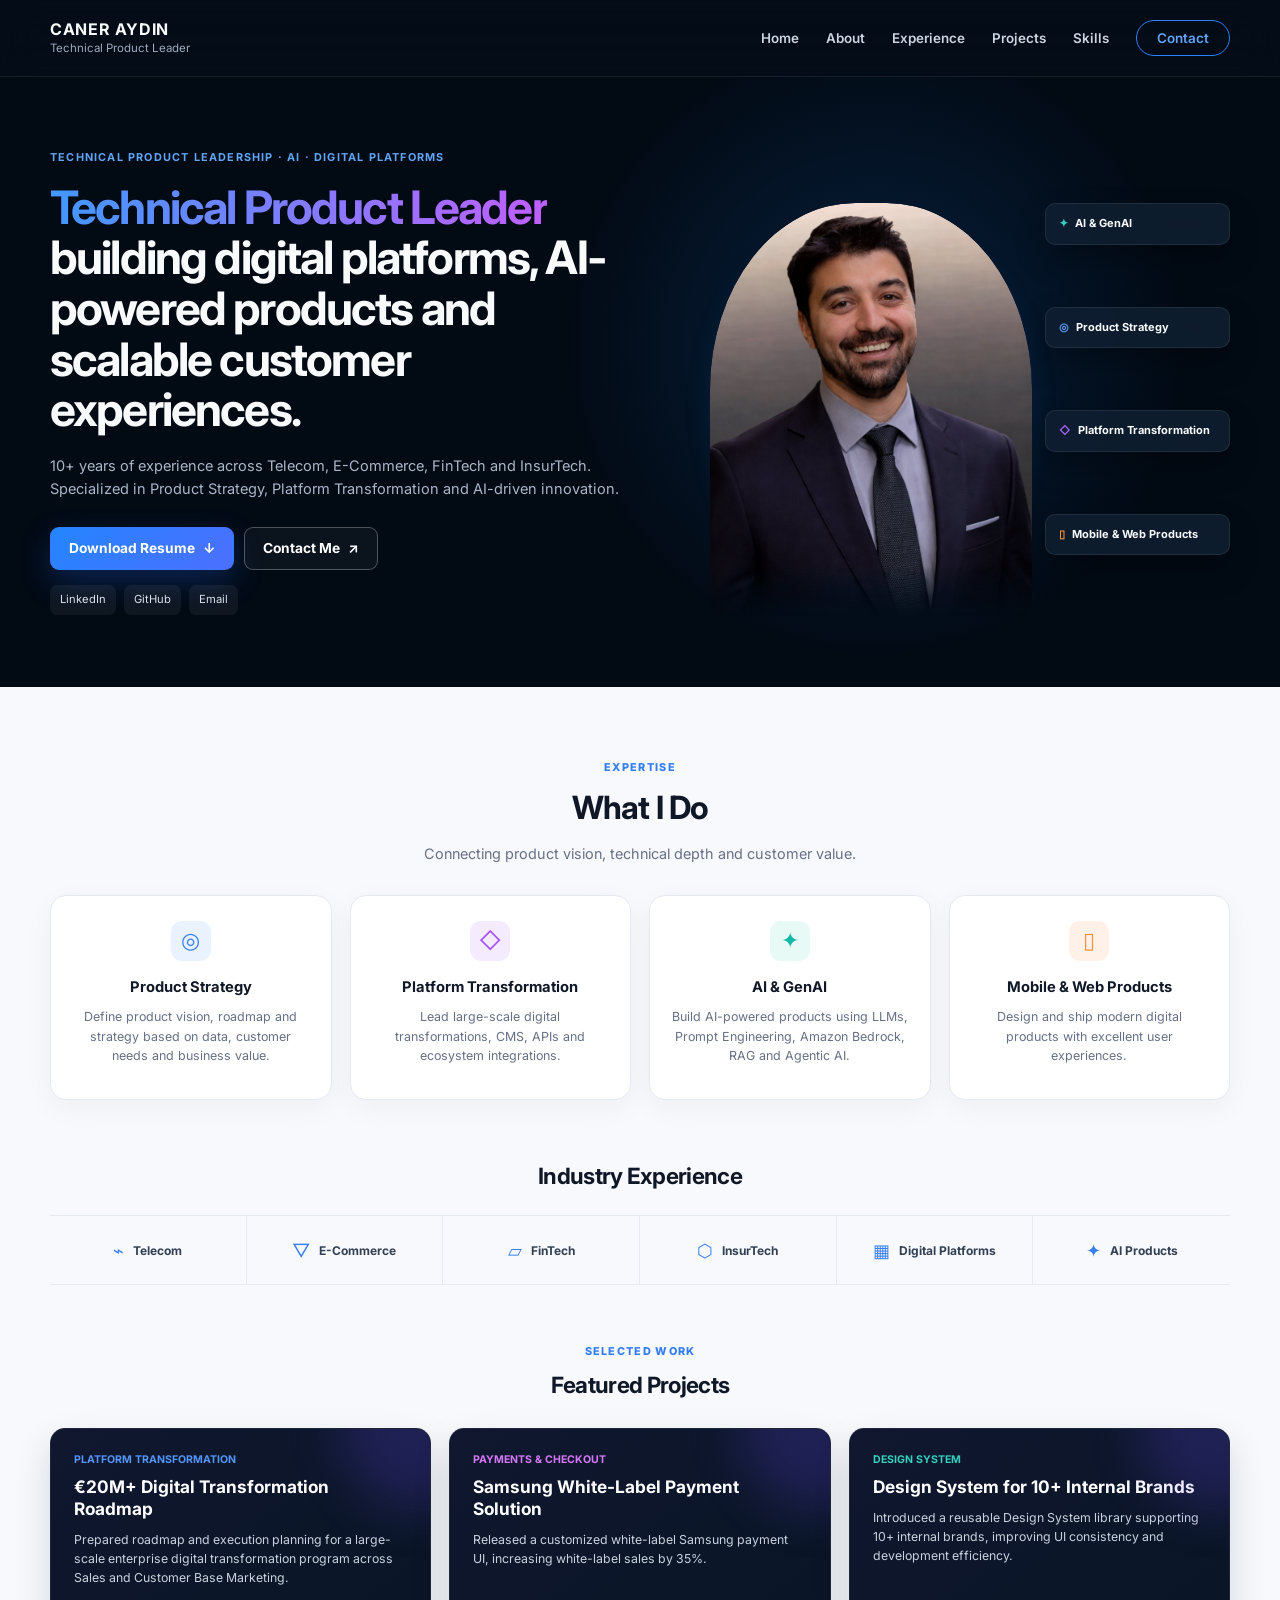
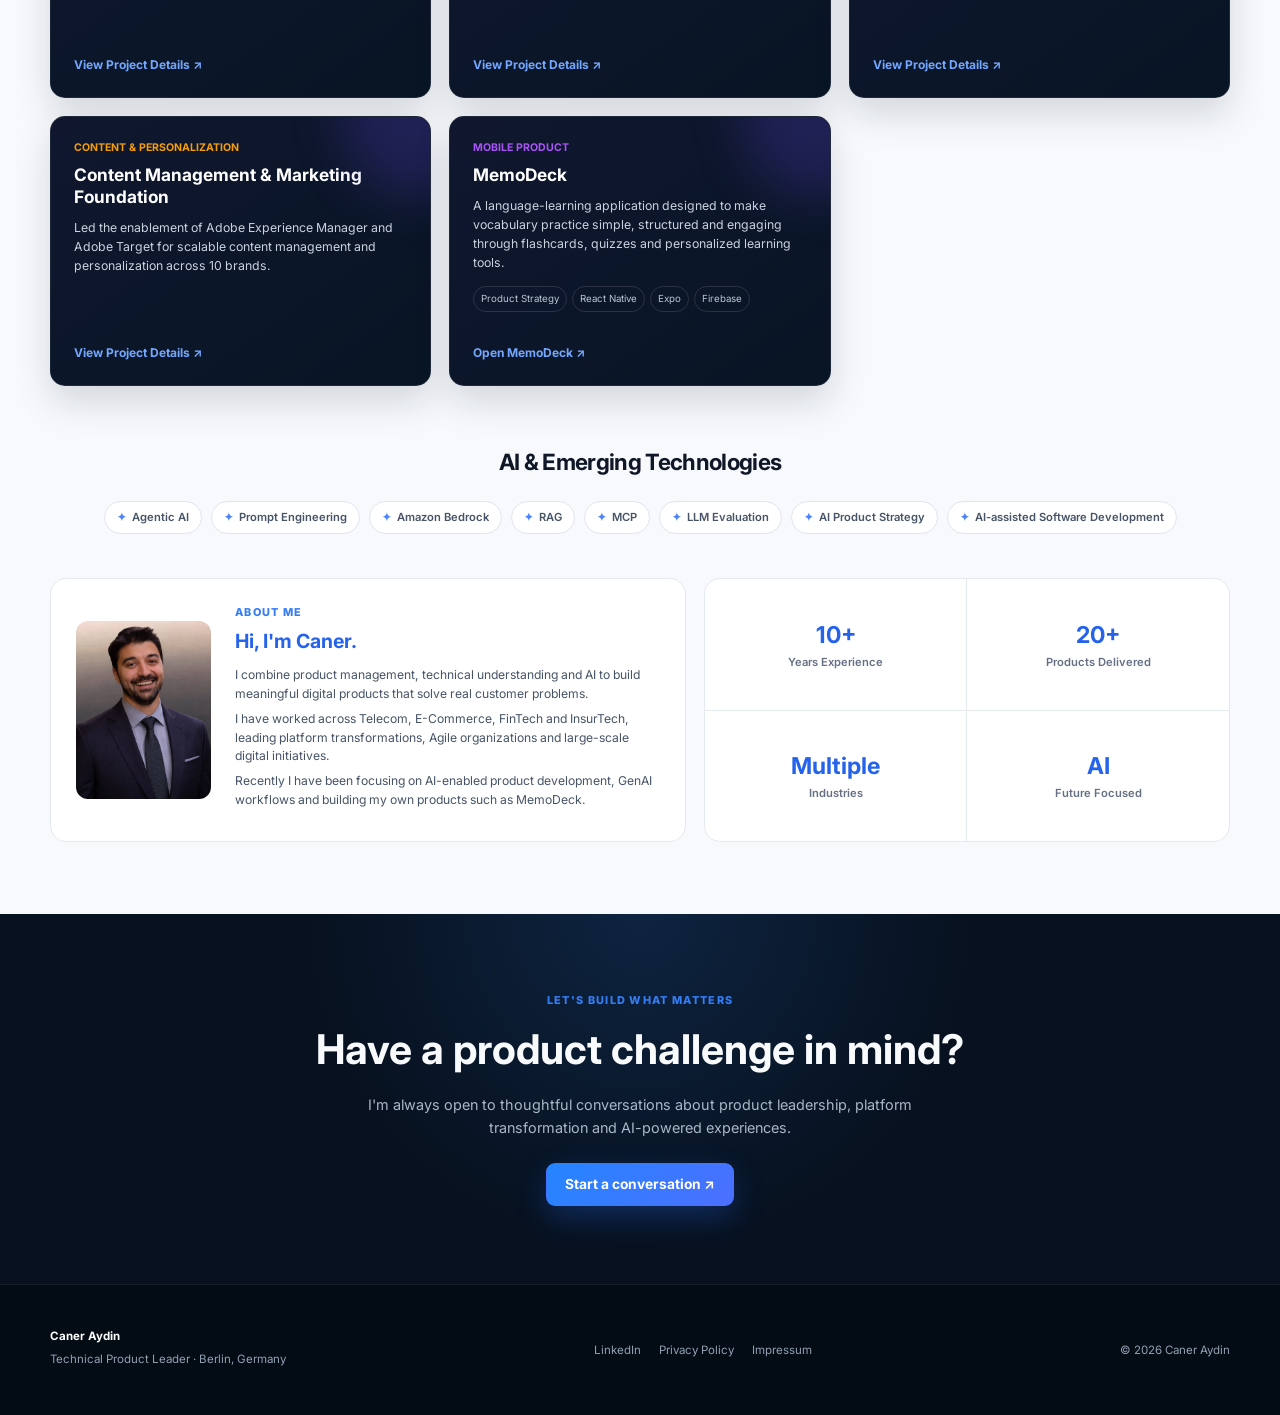
==== commit 7d3490d9: "Refine portfolio projects and responsive layout" ====
--- a/index.html
+++ b/index.html
@@ -52,10 +52,11 @@
 
         <div id="projects" class="projects-block"><div class="section-heading compact"><p class="section-kicker">Selected work</p><h2>Featured Projects</h2></div>
             <div class="project-grid">
-                <article class="project-card memodeck"><p class="project-label">AI Product</p><h3>MemoDeck</h3><p>AI-powered language learning app built with React Native, Expo, Firebase and Google Authentication, featuring flashcards, quizzes and vocabulary tracking.</p><a href="https://app.memodeckapp.com" target="_blank" rel="noopener noreferrer">View Project ↗</a></article>
-                <article class="project-card ai-report"><p class="project-label">GenAI Workflow</p><h3>AI-powered Delivery Reporting</h3><p>Designed AI-assisted reporting workflows using Amazon Bedrock to automate environment health analysis and executive-ready delivery summaries.</p><a href="mailto:c.caneraydin@gmail.com?subject=AI-powered%20Delivery%20Reporting">Discuss Project ↗</a></article>
-                <article class="project-card transformation"><p class="project-label">Enterprise Platform</p><h3>€20M Digital Transformation</h3><p>Led end-to-end digital transformation including architecture, CMS migration, Agile delivery and stakeholder management.</p><a href="projects/digital-transformation-roadmap/">View Case Study ↗</a></article>
-                <article class="project-card samsung"><p class="project-label">FinTech · Samsung</p><h3>Samsung White Label</h3><p>Product Manager for Samsung White Label platform including payments, wallet and partner capabilities.</p><a href="projects/samsung-payment-solution/">View Case Study ↗</a></article>
+                <a class="project-card transformation" href="projects/digital-transformation-roadmap/"><p class="project-label">Platform Transformation</p><h3>€20M+ Digital Transformation Roadmap</h3><p>Prepared roadmap and execution planning for a large-scale enterprise digital transformation program across Sales and Customer Base Marketing.</p><span class="project-link">View Project Details ↗</span></a>
+                <a class="project-card samsung" href="projects/samsung-payment-solution/"><p class="project-label">Payments &amp; Checkout</p><h3>Samsung White-Label Payment Solution</h3><p>Released a customized white-label Samsung payment UI, increasing white-label sales by 35%.</p><span class="project-link">View Project Details ↗</span></a>
+                <a class="project-card design-system" href="projects/design-system-library/"><p class="project-label">Design System</p><h3>Design System for 10+ Internal Brands</h3><p>Introduced a reusable Design System library supporting 10+ internal brands, improving UI consistency and development efficiency.</p><span class="project-link">View Project Details ↗</span></a>
+                <a class="project-card content-foundation" href="projects/content-management-marketing-foundation/"><p class="project-label">Content &amp; Personalization</p><h3>Content Management &amp; Marketing Foundation</h3><p>Led the enablement of Adobe Experience Manager and Adobe Target for scalable content management and personalization across 10 brands.</p><span class="project-link">View Project Details ↗</span></a>
+                <a class="project-card memodeck" href="https://app.memodeckapp.com" target="_blank" rel="noopener noreferrer"><p class="project-label">Mobile Product</p><h3>MemoDeck</h3><p>A language-learning application designed to make vocabulary practice simple, structured and engaging through flashcards, quizzes and personalized learning tools.</p><div class="project-tags"><span>Product Strategy</span><span>React Native</span><span>Expo</span><span>Firebase</span></div><span class="project-link">Open MemoDeck ↗</span></a>
             </div>
         </div>
 
--- a/style.css
+++ b/style.css
@@ -1,10 +1,10 @@
 *{box-sizing:border-box} :root{--navy:#07111f;--navy-2:#0a1828;--panel:#0e1d30;--blue:#3b82f6;--purple:#a855f7;--teal:#14b8a6;--orange:#fb923c;--ink:#101828;--muted:#667085;--line:#e5eaf1;--white:#fff;--shadow:0 20px 50px rgba(15,23,42,.10)} html{scroll-behavior:smooth;color-scheme:dark} body{margin:0;background:#020a14;color:#f8fafc;font-family:Inter,Arial,sans-serif;line-height:1.6} a{color:inherit}.sr-only{position:absolute;width:1px;height:1px;padding:0;margin:-1px;overflow:hidden;clip:rect(0,0,0,0);white-space:nowrap;border:0}.skip-link{position:fixed;z-index:100;top:12px;left:12px;padding:10px 14px;background:#fff;color:#111827;transform:translateY(-150%)}.skip-link:focus{transform:none}a:focus-visible,button:focus-visible,.menu-button:focus-visible{outline:3px solid #60a5fa;outline-offset:4px}
 .site-header{position:sticky;z-index:20;top:0;border-bottom:1px solid rgba(255,255,255,.08);background:rgba(4,13,24,.9);backdrop-filter:blur(18px)}.site-header nav{display:flex;align-items:center;justify-content:space-between;width:min(1180px,calc(100% - 40px));min-height:76px;margin:auto;gap:24px}.brand-link{display:flex;flex-direction:column;text-decoration:none;line-height:1.2}.brand-link strong{letter-spacing:.04em}.brand-link span{margin-top:3px;color:#9aaabd;font-size:.72rem}.nav-menu{display:flex;align-items:center;gap:27px;margin:0;padding:0;list-style:none}.nav-menu a{color:#cbd5e1;font-size:.84rem;font-weight:600;text-decoration:none;transition:.2s}.nav-menu a:hover{color:#60a5fa}.nav-cta{padding:9px 20px;border:1px solid #2684ff;border-radius:999px;color:#60a5fa!important}.menu-toggle,.menu-button{display:none}
-main{overflow:hidden}.hero{display:grid;grid-template-columns:1.08fr .92fr;align-items:center;gap:42px;width:min(1180px,calc(100% - 40px));min-height:650px;margin:auto;padding:72px 0;background:radial-gradient(circle at 70% 44%,rgba(21,101,192,.25),transparent 35%)}.hero-content{position:relative;z-index:2}.eyebrow{margin:0 0 18px;color:#61a5fa;font-size:.78rem;font-weight:700;letter-spacing:.12em;text-transform:uppercase}.hero h1{max-width:690px;margin:0;font-size:clamp(2.5rem,4.6vw,4.65rem);line-height:1.08;letter-spacing:-.045em}.hero h1 span{background:linear-gradient(90deg,#4298ff,#bf5fff);background-clip:text;color:transparent}.hero-copy{max-width:630px;margin:24px 0 0;color:#aab7c8;font-size:1.02rem}.hero-actions{display:flex;flex-wrap:wrap;gap:12px;margin-top:30px}.btn{display:inline-flex;align-items:center;justify-content:center;gap:9px;min-height:48px;padding:0 21px;border:1px solid transparent;border-radius:9px;background:linear-gradient(135deg,#2485ff,#4c6fff);box-shadow:0 12px 30px rgba(37,99,235,.28);color:white;font-weight:700;text-decoration:none;transition:.2s}.btn:hover{transform:translateY(-2px);box-shadow:0 16px 35px rgba(37,99,235,.38)}.btn-secondary{background:rgba(255,255,255,.04);border-color:rgba(255,255,255,.28);box-shadow:none}.social-links{display:flex;flex-wrap:wrap;gap:10px;margin-top:18px}.social-links a{padding:7px 11px;border-radius:7px;background:rgba(255,255,255,.055);color:#d7e0eb;font-size:.78rem;text-decoration:none}.social-links a:hover{background:rgba(59,130,246,.18);color:#60a5fa}.hero-visual{position:relative;justify-self:end;width:min(100%,500px);min-height:500px}.portrait-glow{position:absolute;inset:13% 10% 0;border-radius:50%;background:radial-gradient(circle,#0e5599 0,rgba(13,73,131,.55) 35%,transparent 70%);filter:blur(12px)}.portrait{position:absolute;right:60px;bottom:0;width:72%;height:88%;border-radius:45% 45% 14px 14px;object-fit:cover;object-position:center 24%;filter:saturate(.86) contrast(1.05);mask-image:linear-gradient(#000 88%,transparent)}.capability{position:absolute;z-index:3;padding:13px 17px;border:1px solid rgba(255,255,255,.08);border-radius:12px;background:rgba(15,30,48,.86);box-shadow:0 14px 30px rgba(0,0,0,.28);backdrop-filter:blur(12px);font-size:.78rem;font-weight:700}.capability::before{content:'✦';margin-right:9px;color:#37d0c0}.capability-ai{top:14%;right:0}.capability-strategy{top:36%;right:-4%}.capability-strategy::before{content:'◎';color:#5aa0ff}.capability-platform{top:58%;right:2%}.capability-platform::before{content:'◇';color:#a968ff}.capability-mobile{top:80%;right:9%}.capability-mobile::before{content:'▯';color:#fb923c}
-.light-section{padding:80px max(20px,calc((100% - 1180px)/2));background:#f7f9fc;color:var(--ink)}.section-heading{text-align:center}.section-heading .section-kicker{margin-bottom:6px}.section-heading h2{margin:0;font-size:clamp(1.8rem,3vw,2.45rem);letter-spacing:-.035em}.section-heading>p:not(.section-kicker){margin:10px auto 0;color:var(--muted)}.section-kicker{margin:0;color:#347df5;font-size:.76rem;font-weight:800;letter-spacing:.13em;text-transform:uppercase}.compact{margin-top:64px}.compact h2{font-size:1.55rem}.focus-grid{display:grid;grid-template-columns:repeat(4,1fr);gap:18px;margin-top:34px}.focus-card{min-height:225px;padding:28px 23px;border:1px solid var(--line);border-radius:16px;background:white;box-shadow:0 8px 30px rgba(15,23,42,.045);text-align:center;transition:.25s}.focus-card:hover{transform:translateY(-5px);box-shadow:var(--shadow)}.card-icon{display:grid;place-items:center;width:44px;height:44px;margin:0 auto 17px;border-radius:12px;background:#eaf2ff;color:var(--blue);font-size:1.55rem}.card-icon.purple{background:#f5ebff;color:var(--purple)}.card-icon.teal{background:#e8faf6;color:var(--teal)}.card-icon.orange{background:#fff1e8;color:var(--orange)}.focus-card h3{margin:0 0 10px;font-size:1rem}.focus-card p{margin:0;color:var(--muted);font-size:.86rem}.industry-row{display:grid;grid-template-columns:repeat(6,1fr);margin-top:24px;border-block:1px solid var(--line)}.industry-row span{display:flex;align-items:center;justify-content:center;gap:10px;min-height:76px;border-right:1px solid var(--line);color:#397fee;font-size:1.3rem}.industry-row span:last-child{border:0}.industry-row b{color:#344054;font-size:.82rem}.project-grid{display:grid;grid-template-columns:repeat(4,1fr);gap:18px;margin-top:28px}.project-card{position:relative;display:flex;flex-direction:column;min-height:290px;padding:26px;border:1px solid rgba(255,255,255,.08);border-radius:15px;overflow:hidden;background:linear-gradient(145deg,#10172f,#081524);box-shadow:0 16px 36px rgba(15,23,42,.15);color:white;transition:.25s}.project-card::after{content:'';position:absolute;width:160px;height:160px;top:-80px;right:-70px;border-radius:50%;background:rgba(111,74,255,.2);filter:blur(25px)}.project-card:hover{transform:translateY(-5px)}.project-label{margin:0 0 8px;color:#9a6cff;font-size:.75rem;font-weight:700;text-transform:uppercase}.ai-report .project-label{color:#32d0bd}.transformation .project-label{color:#5496ff}.samsung .project-label{color:#d678ff}.project-card h3{margin:0 0 12px;font-size:1.25rem;line-height:1.25}.project-card>p:not(.project-label){margin:0;color:#c9d3df;font-size:.84rem}.project-card a{margin-top:auto;padding-top:22px;color:#73a7ff;font-size:.82rem;font-weight:700;text-decoration:none}.skills-block{margin-top:62px}.pill-row{display:flex;flex-wrap:wrap;justify-content:center;gap:10px;margin-top:24px}.pill-row span{padding:8px 14px;border:1px solid #dfe5ee;border-radius:999px;background:#fff;color:#475467;font-size:.76rem;font-weight:600}.pill-row span::before{content:'✦';margin-right:7px;color:#4c83ff}.about-grid{display:grid;grid-template-columns:1.15fr .95fr;gap:18px;margin-top:48px}.about-card{display:grid;grid-template-columns:145px 1fr;gap:28px;align-items:center;padding:28px;border:1px solid var(--line);border-radius:16px;background:white}.about-card img{width:145px;height:190px;border-radius:12px;object-fit:cover}.about-card h2{margin:4px 0 10px;color:#2563eb;font-size:1.35rem}.about-card p:not(.section-kicker){margin:7px 0;color:#475467;font-size:.82rem}.stats-grid{display:grid;grid-template-columns:repeat(2,1fr);border:1px solid var(--line);border-radius:16px;background:#fff;overflow:hidden}.stats-grid div{display:flex;flex-direction:column;align-items:center;justify-content:center;padding:24px;border-right:1px solid var(--line);border-bottom:1px solid var(--line);text-align:center}.stats-grid div:nth-child(2n){border-right:0}.stats-grid div:nth-child(n+3){border-bottom:0}.stats-grid strong{color:#2563eb;font-size:1.6rem}.stats-grid span{color:#667085;font-size:.77rem;font-weight:600}.contact-section{padding:90px 20px;background:radial-gradient(circle at 50% 0,rgba(41,112,199,.2),transparent 45%),var(--navy);text-align:center}.contact-section h2{margin:8px auto 12px;font-size:clamp(2rem,4vw,3.2rem)}.contact-section p:not(.section-kicker){max-width:650px;margin:0 auto 27px;color:#aab7c8}footer{border-top:1px solid rgba(255,255,255,.08);background:#030b15}.footer-inner{display:flex;align-items:center;justify-content:space-between;gap:25px;width:min(1180px,calc(100% - 40px));min-height:140px;margin:auto;color:#92a0b2;font-size:.78rem}.footer-inner strong{color:#fff}.footer-inner p{margin:4px 0}.footer-inner nav{display:flex;gap:18px}.footer-inner a{text-decoration:none}.footer-inner a:hover{color:#60a5fa}
-@media(max-width:980px){.nav-menu{gap:15px}.hero{grid-template-columns:1fr;padding-top:55px}.hero-visual{justify-self:center}.focus-grid,.project-grid{grid-template-columns:repeat(2,1fr)}.industry-row{grid-template-columns:repeat(3,1fr)}.industry-row span:nth-child(3){border-right:0}.industry-row span:nth-child(-n+3){border-bottom:1px solid var(--line)}.about-grid{grid-template-columns:1fr}}
-@media(max-width:720px){.site-header nav{min-height:64px}.menu-button{display:flex;flex-direction:column;gap:5px;padding:10px;cursor:pointer}.menu-button span:not(.sr-only){width:24px;height:2px;background:white}.nav-menu{position:absolute;top:64px;left:0;right:0;display:none;flex-direction:column;align-items:stretch;padding:20px;background:#07111f;border-top:1px solid rgba(255,255,255,.1)}.menu-toggle:checked~.nav-menu{display:flex}.nav-menu a{display:block;padding:8px}.hero{width:min(100% - 30px,1180px);min-height:auto;padding:58px 0 30px}.hero h1{font-size:2.45rem}.hero-visual{width:100%;min-height:430px}.portrait{right:14%;width:72%}.capability{font-size:.67rem;padding:10px}.capability-strategy{right:0}.light-section{padding-block:62px}.focus-grid,.project-grid{grid-template-columns:1fr}.industry-row{grid-template-columns:repeat(2,1fr)}.industry-row span:nth-child(n){border-right:1px solid var(--line);border-bottom:1px solid var(--line)}.industry-row span:nth-child(2n){border-right:0}.industry-row span:nth-last-child(-n+2){border-bottom:0}.about-card{grid-template-columns:1fr;text-align:center}.about-card img{margin:auto}.footer-inner{flex-direction:column;justify-content:center;padding:34px 0;text-align:center}.footer-inner nav{flex-wrap:wrap;justify-content:center}}
-@media(max-width:420px){.hero h1{font-size:2.05rem}.hero-actions .btn{width:100%}.hero-visual{min-height:360px}.capability{max-width:145px}.stats-grid{grid-template-columns:1fr}.stats-grid div:nth-child(n){border-right:0;border-bottom:1px solid var(--line)}.stats-grid div:last-child{border-bottom:0}}
+main{overflow:hidden}.hero{display:grid;grid-template-columns:1.08fr .92fr;align-items:center;gap:42px;width:min(1180px,calc(100% - 40px));min-height:610px;margin:auto;padding:64px 0;background:radial-gradient(circle at 70% 44%,rgba(21,101,192,.25),transparent 35%)}.hero-content{position:relative;z-index:2;min-width:0}.eyebrow{margin:0 0 15px;color:#61a5fa;font-size:.68rem;font-weight:700;letter-spacing:.11em;text-transform:uppercase}.hero h1{max-width:650px;margin:0;font-size:clamp(2.25rem,3.6vw,3.35rem);line-height:1.1;letter-spacing:-.04em}.hero h1 span{background:linear-gradient(90deg,#4298ff,#bf5fff);background-clip:text;color:transparent}.hero-copy{max-width:600px;margin:20px 0 0;color:#aab7c8;font-size:.91rem;line-height:1.6}.hero-actions{display:flex;flex-wrap:wrap;gap:10px;margin-top:25px}.btn{display:inline-flex;align-items:center;justify-content:center;gap:8px;min-height:43px;padding:0 18px;border:1px solid transparent;border-radius:9px;background:linear-gradient(135deg,#2485ff,#4c6fff);box-shadow:0 12px 30px rgba(37,99,235,.28);color:white;font-size:.86rem;font-weight:700;text-decoration:none;transition:.2s}.btn:hover{transform:translateY(-2px);box-shadow:0 16px 35px rgba(37,99,235,.38)}.btn-secondary{background:rgba(255,255,255,.04);border-color:rgba(255,255,255,.28);box-shadow:none}.social-links{display:flex;flex-wrap:wrap;gap:8px;margin-top:15px}.social-links a{padding:6px 10px;border-radius:7px;background:rgba(255,255,255,.055);color:#d7e0eb;font-size:.7rem;text-decoration:none}.social-links a:hover{background:rgba(59,130,246,.18);color:#60a5fa}.hero-visual{position:relative;justify-self:end;width:min(100%,520px);min-height:470px}.portrait-glow{position:absolute;inset:11% 38% 0 0;border-radius:50%;background:radial-gradient(circle,#0e5599 0,rgba(13,73,131,.55) 35%,transparent 70%);filter:blur(12px)}.portrait{position:absolute;left:0;bottom:0;width:62%;height:88%;border-radius:45% 45% 14px 14px;object-fit:cover;object-position:center 24%;filter:saturate(.86) contrast(1.05);mask-image:linear-gradient(#000 88%,transparent)}.capability{position:absolute;right:0;z-index:3;width:185px;padding:11px 13px;border:1px solid rgba(255,255,255,.08);border-radius:10px;background:rgba(15,30,48,.9);box-shadow:0 14px 30px rgba(0,0,0,.28);backdrop-filter:blur(12px);font-size:.69rem;font-weight:700}.capability::before{content:'✦';margin-right:7px;color:#37d0c0}.capability-ai{top:12%}.capability-strategy{top:34%}.capability-strategy::before{content:'◎';color:#5aa0ff}.capability-platform{top:56%}.capability-platform::before{content:'◇';color:#a968ff}.capability-mobile{top:78%}.capability-mobile::before{content:'▯';color:#fb923c}
+.light-section{padding:72px max(20px,calc((100% - 1180px)/2));background:#f7f9fc;color:var(--ink)}.section-heading{text-align:center}.section-heading .section-kicker{margin-bottom:6px}.section-heading h2{margin:0;font-size:clamp(1.65rem,2.5vw,2.15rem);letter-spacing:-.03em}.section-heading>p:not(.section-kicker){margin:8px auto 0;color:var(--muted);font-size:.9rem}.section-kicker{margin:0;color:#347df5;font-size:.68rem;font-weight:800;letter-spacing:.12em;text-transform:uppercase}.compact{margin-top:58px}.compact h2{font-size:1.4rem}.focus-grid{display:grid;grid-template-columns:repeat(4,1fr);gap:18px;margin-top:30px}.focus-card{min-height:205px;padding:25px 21px;border:1px solid var(--line);border-radius:16px;background:white;box-shadow:0 8px 30px rgba(15,23,42,.045);text-align:center;transition:.25s}.focus-card:hover{transform:translateY(-5px);box-shadow:var(--shadow)}.card-icon{display:grid;place-items:center;width:40px;height:40px;margin:0 auto 15px;border-radius:11px;background:#eaf2ff;color:var(--blue);font-size:1.35rem}.card-icon.purple{background:#f5ebff;color:var(--purple)}.card-icon.teal{background:#e8faf6;color:var(--teal)}.card-icon.orange{background:#fff1e8;color:var(--orange)}.focus-card h3{margin:0 0 8px;font-size:.92rem}.focus-card p{margin:0;color:var(--muted);font-size:.78rem;line-height:1.55}.industry-row{display:grid;grid-template-columns:repeat(6,1fr);margin-top:22px;border-block:1px solid var(--line)}.industry-row span{display:flex;align-items:center;justify-content:center;gap:9px;min-height:68px;border-right:1px solid var(--line);color:#397fee;font-size:1.15rem}.industry-row span:last-child{border:0}.industry-row b{color:#344054;font-size:.75rem}.project-grid{display:grid;grid-template-columns:repeat(3,1fr);gap:18px;margin-top:25px}.project-card{position:relative;display:flex;flex-direction:column;min-height:270px;padding:23px;border:1px solid rgba(255,255,255,.08);border-radius:15px;overflow:hidden;background:linear-gradient(145deg,#10172f,#081524);box-shadow:0 16px 36px rgba(15,23,42,.15);color:white;text-decoration:none;transition:.25s}.project-card::after{content:'';position:absolute;width:160px;height:160px;top:-80px;right:-70px;border-radius:50%;background:rgba(111,74,255,.2);filter:blur(25px)}.project-card:hover{transform:translateY(-5px);box-shadow:0 20px 42px rgba(15,23,42,.22)}.project-card:focus-visible{outline-color:#2563eb}.project-label{margin:0 0 7px;color:#9a6cff;font-size:.66rem;font-weight:700;text-transform:uppercase}.transformation .project-label{color:#5496ff}.samsung .project-label{color:#d678ff}.design-system .project-label{color:#32d0bd}.content-foundation .project-label{color:#f59e0b}.memodeck .project-label{color:#a855f7}.project-card h3{margin:0 0 10px;font-size:1.08rem;line-height:1.28}.project-card>p:not(.project-label){margin:0;color:#c9d3df;font-size:.77rem;line-height:1.55}.project-link{margin-top:auto;padding-top:18px;color:#73a7ff;font-size:.75rem;font-weight:700}.project-tags{display:flex;flex-wrap:wrap;gap:5px;margin-top:14px}.project-tags span{padding:4px 7px;border:1px solid rgba(255,255,255,.12);border-radius:999px;color:#b8c5d5;font-size:.61rem}.skills-block{margin-top:58px}.pill-row{display:flex;flex-wrap:wrap;justify-content:center;gap:9px;margin-top:21px}.pill-row span{padding:7px 12px;border:1px solid #dfe5ee;border-radius:999px;background:#fff;color:#475467;font-size:.7rem;font-weight:600}.pill-row span::before{content:'✦';margin-right:6px;color:#4c83ff}.about-grid{display:grid;grid-template-columns:1.15fr .95fr;gap:18px;margin-top:44px}.about-card{display:grid;grid-template-columns:135px 1fr;gap:24px;align-items:center;padding:25px;border:1px solid var(--line);border-radius:16px;background:white}.about-card img{width:135px;height:178px;border-radius:12px;object-fit:cover}.about-card h2{margin:4px 0 9px;color:#2563eb;font-size:1.22rem}.about-card p:not(.section-kicker){margin:6px 0;color:#475467;font-size:.76rem;line-height:1.55}.stats-grid{display:grid;grid-template-columns:repeat(2,1fr);border:1px solid var(--line);border-radius:16px;background:#fff;overflow:hidden}.stats-grid div{display:flex;flex-direction:column;align-items:center;justify-content:center;padding:22px;border-right:1px solid var(--line);border-bottom:1px solid var(--line);text-align:center}.stats-grid div:nth-child(2n){border-right:0}.stats-grid div:nth-child(n+3){border-bottom:0}.stats-grid strong{color:#2563eb;font-size:1.45rem}.stats-grid span{color:#667085;font-size:.7rem;font-weight:600}.contact-section{padding:78px 20px;background:radial-gradient(circle at 50% 0,rgba(41,112,199,.2),transparent 45%),var(--navy);text-align:center}.contact-section h2{margin:8px auto 10px;font-size:clamp(1.8rem,3.2vw,2.7rem)}.contact-section p:not(.section-kicker){max-width:620px;margin:0 auto 24px;color:#aab7c8;font-size:.9rem}footer{border-top:1px solid rgba(255,255,255,.08);background:#030b15}.footer-inner{display:flex;align-items:center;justify-content:space-between;gap:25px;width:min(1180px,calc(100% - 40px));min-height:130px;margin:auto;color:#92a0b2;font-size:.72rem}.footer-inner strong{color:#fff}.footer-inner p{margin:4px 0}.footer-inner nav{display:flex;gap:18px}.footer-inner a{text-decoration:none}.footer-inner a:hover{color:#60a5fa}
+@media(max-width:980px){.nav-menu{gap:15px}.hero{grid-template-columns:1fr;padding-top:55px}.hero-visual{display:grid;grid-template-columns:repeat(2,minmax(0,1fr));align-content:end;gap:9px;justify-self:center;min-height:550px;padding-top:430px}.portrait-glow{inset:5% 20% 25%}.portrait{left:50%;bottom:115px;width:310px;height:390px;transform:translateX(-50%)}.capability{position:static;width:auto;text-align:center}.focus-grid,.project-grid{grid-template-columns:repeat(2,1fr)}.industry-row{grid-template-columns:repeat(3,1fr)}.industry-row span:nth-child(3){border-right:0}.industry-row span:nth-child(-n+3){border-bottom:1px solid var(--line)}.about-grid{grid-template-columns:1fr}}
+@media(max-width:720px){.site-header nav{min-height:64px}.menu-button{display:flex;flex-direction:column;gap:5px;padding:10px;cursor:pointer}.menu-button span:not(.sr-only){width:24px;height:2px;background:white}.nav-menu{position:absolute;top:64px;left:0;right:0;display:none;flex-direction:column;align-items:stretch;padding:20px;background:#07111f;border-top:1px solid rgba(255,255,255,.1)}.menu-toggle:checked~.nav-menu{display:flex}.nav-menu a{display:block;padding:8px}.hero{width:min(100% - 30px,1180px);min-height:auto;padding:50px 0 28px}.hero h1{font-size:2rem;line-height:1.12}.hero-copy{font-size:.84rem}.hero-visual{width:100%;min-height:500px;padding-top:385px}.portrait{bottom:105px;width:270px;height:345px}.capability{font-size:.62rem;padding:9px 7px}.light-section{padding-block:56px}.focus-grid,.project-grid{grid-template-columns:1fr}.industry-row{grid-template-columns:repeat(2,1fr)}.industry-row span:nth-child(n){border-right:1px solid var(--line);border-bottom:1px solid var(--line)}.industry-row span:nth-child(2n){border-right:0}.industry-row span:nth-last-child(-n+2){border-bottom:0}.about-card{grid-template-columns:1fr;text-align:center}.about-card img{margin:auto}.footer-inner{flex-direction:column;justify-content:center;padding:34px 0;text-align:center}.footer-inner nav{flex-wrap:wrap;justify-content:center}}
+@media(max-width:420px){.hero h1{font-size:1.78rem}.hero-actions .btn{width:100%}.hero-visual{min-height:475px;padding-top:365px}.portrait{bottom:100px;width:245px;height:320px}.capability{max-width:none}.stats-grid{grid-template-columns:1fr}.stats-grid div:nth-child(n){border-right:0;border-bottom:1px solid var(--line)}.stats-grid div:last-child{border-bottom:0}}
 @media(prefers-reduced-motion:reduce){html{scroll-behavior:auto}*,*::before,*::after{transition:none!important}}
 
 /* Shared legacy page styles */
